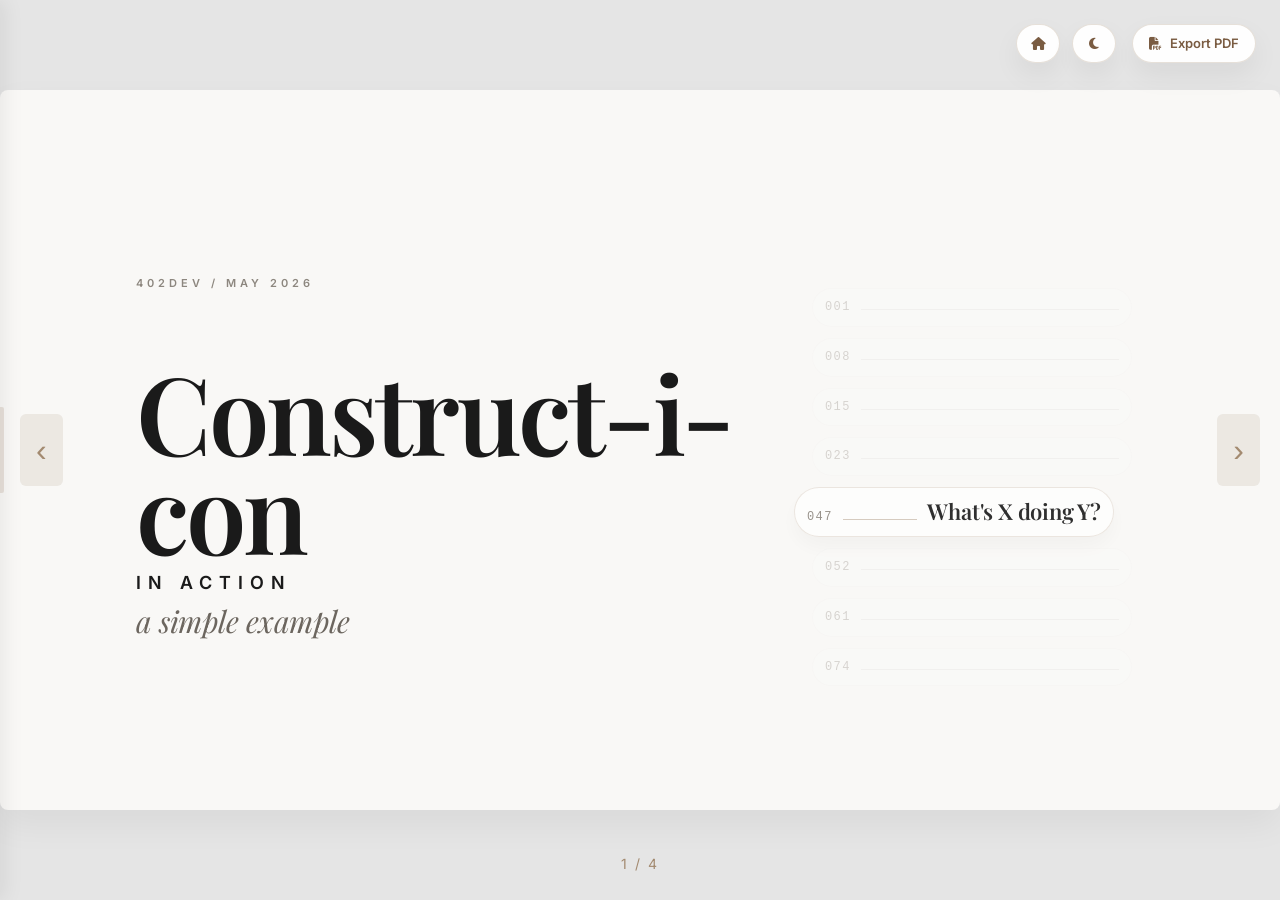
==== con-in-action.html @ c4fa7030 "Add new slide with dialogue and question constructs for enhanced interaction" ====
<!doctype html>
<html lang="en">
  <head>
    <meta charset="UTF-8" />
    <meta name="viewport" content="width=device-width, initial-scale=1.0" />
    <title>Construct-i-con in Action: a simple example</title>
    <link rel="preconnect" href="https://fonts.googleapis.com" />
    <link rel="preconnect" href="https://fonts.gstatic.com" crossorigin />
    <link
      href="https://fonts.googleapis.com/css2?family=Inter:wght@300;400;500;600&family=Playfair+Display:ital,wght@0,400;0,600;1,400&display=swap"
      rel="stylesheet"
    />
    <link
      rel="stylesheet"
      href="https://cdnjs.cloudflare.com/ajax/libs/font-awesome/6.5.1/css/all.min.css"
    />

    <style>
      * {
        box-sizing: border-box;
      }

      p {
        margin: 0;
        margin-bottom: 15px;
      }

      body {
        background-color: #e5e5e5;
        margin: 0;
        height: 100vh;
        display: flex;
        align-items: center;
        justify-content: center;
        overflow: hidden;
        transition: background-color 0.24s ease;
      }

      .slide-container {
        display: none;
      }

      .slide-container.active {
        display: flex;
      }

      .nav-btn {
        position: fixed;
        top: 50%;
        transform: translateY(-50%);
        background: rgba(163, 138, 112, 0.15);
        border: none;
        color: #a38a70;
        font-size: 32px;
        cursor: pointer;
        padding: 20px 16px;
        border-radius: 6px;
        z-index: 100;
        line-height: 1;
        user-select: none;
      }

      .nav-btn:hover {
        background: rgba(163, 138, 112, 0.3);
      }

      .nav-btn.prev {
        left: 20px;
      }

      .nav-btn.next {
        right: 20px;
      }

      .top-action-btn {
        align-items: center;
        appearance: none;
        background: rgba(255, 255, 255, 0.94);
        border: 1px solid rgba(163, 138, 112, 0.26);
        border-radius: 999px;
        box-shadow: 0 12px 28px rgba(0, 0, 0, 0.06);
        color: #7a5c42;
        cursor: pointer;
        display: inline-flex;
        font-family: "Inter", sans-serif;
        font-size: 13px;
        font-weight: 600;
        gap: 8px;
        line-height: 1;
        padding: 12px 16px;
        position: fixed;
        right: 24px;
        top: 24px;
        transition:
          transform 0.18s ease,
          box-shadow 0.18s ease,
          border-color 0.18s ease,
          background 0.18s ease;
        user-select: none;
        z-index: 110;
      }

      .top-action-btn:hover {
        background: #ffffff;
        border-color: rgba(163, 138, 112, 0.38);
        box-shadow: 0 16px 32px rgba(0, 0, 0, 0.08);
        transform: translateY(-1px);
      }

      .top-action-btn[hidden] {
        display: none !important;
      }

      .history-back-btn {
        right: 276px;
      }

      .home-btn {
        justify-content: center;
        min-width: 44px;
        padding: 12px;
        right: 220px;
      }

      .pdf-export-btn {
        gap: 8px;
        padding: 12px 16px;
        right: 24px;
      }

      .theme-toggle-btn {
        justify-content: center;
        min-width: 44px;
        padding: 12px;
        right: 164px;
      }

      .slide-container {
        align-items: center;
        background-color: #f9f8f6;
        border-radius: 8px;
        box-shadow: 0 15px 35px rgba(0, 0, 0, 0.05);
        flex-direction: column;
        height: 720px;
        justify-content: center;
        overflow: hidden;
        padding: 60px 80px;
        position: relative;
        transition:
          box-shadow 0.24s ease,
          filter 0.24s ease;
        width: 1280px;
      }

      .slide-container::before {
        content: "";
        height: 100%;
        left: 0;
        position: absolute;
        top: 0;
        width: 100%;
        z-index: 0;
      }

      .slide-container > * {
        position: relative;
        z-index: 1;
      }

      .slide-container h1,
      .slide-container h2,
      .slide-container h3 {
        color: #1a1a1a;
        font-weight: 600;
        font-family: "Playfair Display", serif;
        margin: 0;
      }

      .slide-container p,
      .slide-container li,
      .slide-container .subtitle,
      .slide-container .number-label,
      .slide-container cite {
        color: #4a4a4a;
        font-family: "Inter", sans-serif;
        font-weight: 300;
      }

      .slide-container h1 {
        font-size: 70px;
        letter-spacing: -1px;
      }

      .slide-container .slide-title {
        font-size: 44px;
        font-weight: 600;
        margin-bottom: 28px;
        text-align: left;
        width: 100%;
        letter-spacing: -0.5px;
      }

      .slide-container h3 {
        font-size: 30px;
        font-weight: 400;
        margin-bottom: 15px;
      }

      .slide-container p,
      .slide-container li,
      .slide-container cite {
        font-size: 24px;
        line-height: 1.6;
      }

      .slide-container .subtitle {
        font-weight: 400;
        margin: 20px auto;
        font-size: 22px;
        color: #a38a70;
      }

      .slide-container .content-area {
        align-items: center;
        display: flex;
        flex-direction: column;
        flex-grow: 1;
        justify-content: center;
        min-height: 0;
        width: 100%;
      }

      .two-column {
        align-items: center;
        display: grid;
        grid-template-columns: 1fr 1fr;
        gap: 60px;
        width: 100%;
      }

      .callout-box {
        background-color: #ffffff;
        border-left: 4px solid #a38a70;
        padding: 36px 56px;
        width: 100%;
        box-shadow: 0 10px 30px rgba(0, 0, 0, 0.03);
        border-radius: 0 8px 8px 0;
        position: relative;
      }

      .callout-box i.decorative-icon {
        position: absolute;
        top: -25px;
        left: 50px;
        font-size: 40px;
        color: #e5e0d8;
        background: #f9f8f6;
        padding: 0 10px;
      }

      .feature-intro-slide::before {
        background:
          radial-gradient(
            circle at top right,
            rgba(255, 255, 255, 0.75) 0%,
            rgba(255, 255, 255, 0) 42%
          ),
          linear-gradient(
            180deg,
            rgba(255, 255, 255, 0.28),
            rgba(249, 248, 246, 0)
          );
      }

      .feature-intro-slide {
        align-items: stretch;
        justify-content: flex-start;
        padding: 38px 46px 42px;
      }

      .primer-fit-slide {
        align-items: stretch;
        justify-content: flex-start;
      }

      .feature-intro-scale-frame {
        display: flex;
        flex-direction: column;
        min-height: 0;
        transform: scale(var(--feature-intro-scale, 1));
        transform-origin: top left;
        width: calc(100% * var(--feature-intro-width-factor, 1));
      }

      .feature-intro-header {
        align-items: stretch;
        border-bottom: 1px solid #e6dfd6;
        display: grid;
        gap: 14px;
        grid-template-columns: minmax(0, 1fr) 300px;
        margin-bottom: 12px;
        padding-bottom: 12px;
        width: 100%;
      }

      .feature-intro-eyebrow {
        color: var(--feature-accent, #a38a70);
        font-family: "Inter", sans-serif;
        font-size: 10px;
        font-weight: 700;
        letter-spacing: 2.4px;
        margin-bottom: 8px;
        text-transform: uppercase;
      }

      .feature-intro-title {
        color: #171717;
        font-family: "Playfair Display", serif;
        font-size: 36px;
        font-weight: 600;
        letter-spacing: -0.9px;
        line-height: 1.02;
        margin: 0 0 8px 0;
      }

      .feature-intro-lead {
        color: #5f5953;
        font-family: "Inter", sans-serif;
        font-size: 16px;
        line-height: 1.4;
        max-width: 860px;
      }

      .feature-intro-focus {
        align-self: stretch;
        background: linear-gradient(
          180deg,
          rgba(255, 255, 255, 0.96) 0%,
          #f2ede6 100%
        );
        border: 1px solid rgba(26, 26, 26, 0.06);
        border-radius: 15px;
        border-top: 3px solid var(--feature-accent, #a38a70);
        box-shadow: 0 10px 24px rgba(0, 0, 0, 0.04);
        display: flex;
        flex-direction: column;
        gap: 6px;
        justify-content: center;
        min-height: 100%;
        padding: 12px 14px;
      }

      .feature-intro-focus-label {
        color: var(--feature-accent, #a38a70);
        font-family: "Inter", sans-serif;
        font-size: 9px;
        font-weight: 700;
        letter-spacing: 2.2px;
        text-transform: uppercase;
      }

      .feature-intro-focus-text {
        color: #1f1f1f;
        font-family: "Playfair Display", serif;
        font-size: 24px;
        line-height: 1.08;
      }

      .feature-intro-content {
        align-items: flex-start !important;
        gap: 0;
        justify-content: flex-start !important;
        width: 100%;
      }

      .feature-intro-grid {
        align-items: stretch !important;
        flex-grow: 1;
        gap: 14px !important;
        grid-template-columns: minmax(0, 1.08fr) minmax(0, 0.92fr);
      }

      .feature-intro-grid > div:first-child {
        border: 1px solid rgba(26, 26, 26, 0.05);
        border-radius: 16px;
        display: grid !important;
        gap: 10px 14px !important;
        grid-template-columns: minmax(0, 0.92fr) minmax(0, 1.08fr);
        align-content: start;
        overflow: hidden;
        padding: 16px 18px !important;
        position: relative;
      }

      .feature-intro-grid > div:first-child::before {
        background: var(--feature-accent, #a38a70);
        content: "";
        inset: 0 auto 0 0;
        position: absolute;
        width: 4px;
      }

      .feature-intro-grid > div:first-child > h4 {
        grid-column: 1 / -1;
      }

      .feature-intro-grid > div:first-child > div {
        min-width: 0;
      }

      .feature-intro-grid > div:first-child > div:last-child {
        grid-column: 1 / -1;
      }

      .feature-intro-grid > div:last-child {
        display: flex;
        flex-direction: column;
        gap: 8px !important;
        justify-content: flex-start;
        min-width: 0;
      }

      .feature-intro-grid > div:last-child > div {
        min-width: 0;
        padding: 12px 14px !important;
      }

      .template-cover {
        display: flex;
        flex-direction: column;
        align-items: center;
        justify-content: center;
        text-align: center;
        width: 100%;
        max-width: 980px;
      }

      .template-cover-eyebrow {
        font-family: "Inter", sans-serif;
        font-size: 13px;
        font-weight: 600;
        letter-spacing: 3px;
        text-transform: uppercase;
        color: #a38a70;
        margin-bottom: 22px;
      }

      .template-cover-title {
        font-family: "Playfair Display", serif;
        font-size: 84px;
        line-height: 0.95;
        letter-spacing: -2px;
        color: #1a1a1a;
        margin: 0 0 26px 0;
      }

      .template-cover-rule {
        width: 60px;
        height: 2px;
        background: #a38a70;
        margin: 0 0 22px 0;
      }

      .template-cover-subtitle {
        font-family: "Playfair Display", serif;
        font-style: italic;
        font-size: 28px;
        color: #7a7a7a;
        margin: 0 0 28px 0;
      }

      .template-chip-row {
        display: flex;
        flex-wrap: wrap;
        justify-content: center;
        gap: 10px;
        margin-bottom: 34px;
      }

      .template-chip {
        background: rgba(255, 255, 255, 0.92);
        border: 1px solid rgba(163, 138, 112, 0.18);
        border-radius: 999px;
        color: #7a5c42;
        font-family: "Inter", sans-serif;
        font-size: 13px;
        font-weight: 500;
        padding: 9px 14px;
      }

      .template-cover-meta {
        font-family: "Inter", sans-serif;
        font-size: 16px;
        font-weight: 300;
        color: #a38a70;
        letter-spacing: 1px;
      }

      .construct-icon-cover-slide::before {
        background: none;
      }

      .construct-icon-cover {
        align-items: flex-start;
        display: flex;
        flex-direction: column;
        gap: 0;
        justify-content: center;
        max-width: 1080px;
        min-height: 100%;
        padding: 24px 36px 12px;
        position: relative;
        text-align: left;
        width: 100%;
      }

      .construct-icon-cover::after {
        display: none;
      }

      .construct-icon-cover .template-cover-eyebrow {
        color: #8d877f;
        font-size: 11px;
        font-weight: 600;
        letter-spacing: 4px;
        margin-bottom: 72px;
      }

      .construct-icon-title {
        align-items: flex-start;
        display: flex;
        flex-direction: column;
        gap: 14px;
        margin: 0;
        max-width: 620px;
        position: relative;
        z-index: 1;
      }

      .construct-icon-main {
        color: #1a1a1a;
        display: block;
        font-family: "Playfair Display", serif;
        font-size: 108px;
        letter-spacing: -3px;
        line-height: 0.92;
      }

      .construct-icon-rest {
        color: #1a1a1a;
        font-family: "Inter", sans-serif;
        font-size: 18px;
        font-weight: 600;
        letter-spacing: 7px;
        line-height: 1;
        text-transform: uppercase;
      }

      .construct-icon-tail {
        color: #6c665f;
        font-family: "Playfair Display", serif;
        font-size: 30px;
        font-style: italic;
        font-weight: 400;
        letter-spacing: -0.5px;
        line-height: 1;
      }

      .constructicon-field {
        display: flex;
        flex-direction: column;
        display: flex;
        gap: 11px;
        pointer-events: none;
        position: absolute;
        right: 48px;
        top: 138px;
        width: 320px;
        z-index: 0;
      }

      .constructicon-field::before {
        background: linear-gradient(
          90deg,
          rgba(249, 248, 246, 1) 0%,
          rgba(249, 248, 246, 0.84) 24%,
          rgba(249, 248, 246, 0) 100%
        );
        content: "";
        inset: -44px 48px -44px -180px;
        position: absolute;
      }

      .constructicon-marker {
        align-items: baseline;
        background: rgba(255, 255, 255, 0.34);
        border: 1px solid rgba(26, 26, 26, 0.04);
        border-radius: 999px;
        display: flex;
        gap: 10px;
        min-width: 0;
        opacity: 0.32;
        padding: 10px 12px;
        position: relative;
      }

      .constructicon-marker.active {
        background: rgba(255, 255, 255, 0.78);
        border-color: rgba(163, 138, 112, 0.22);
        box-shadow: 0 10px 24px rgba(0, 0, 0, 0.04);
        opacity: 0.9;
        transform: translateX(-18px);
      }

      .constructicon-marker-id {
        color: #8d877f;
        flex-shrink: 0;
        font-family: ui-monospace, SFMono-Regular, Menlo, Monaco, Consolas, "Liberation Mono", monospace;
        font-size: 12px;
        font-weight: 500;
        letter-spacing: 1.4px;
        line-height: 1.4;
      }

      .constructicon-marker-line {
        background: rgba(26, 26, 26, 0.12);
        flex: 1;
        height: 1px;
        min-width: 0;
        margin-bottom: 4px;
      }

      .constructicon-marker.active .constructicon-marker-line {
        background: rgba(163, 138, 112, 0.48);
      }

      .constructicon-marker-name {
        color: #1a1a1a;
        font-family: "Playfair Display", serif;
        font-size: 22px;
        font-weight: 600;
        letter-spacing: -0.2px;
        line-height: 1.2;
      }

      .example-sentence {
        color: #1a1a1a;
        font-size: 26px;
        line-height: 1.45;
      }

      .example-sentence strong {
        color: #6b4f35;
        font-weight: 600;
      }

      .concept-map {
        display: flex;
        flex-direction: column;
        gap: 14px;
      }

      .concept-map-row {
        background: #f8f5ef;
        border-radius: 12px;
        display: flex;
        flex-direction: column;
        gap: 6px;
        padding: 18px 18px 16px;
      }

      .concept-map-label {
        color: #a38a70;
        font-family: "Inter", sans-serif;
        font-size: 11px;
        font-weight: 700;
        letter-spacing: 2px;
        text-transform: uppercase;
      }

      .concept-map-copy {
        color: #1a1a1a;
        font-family: "Inter", sans-serif;
        font-size: 18px;
        line-height: 1.45;
      }

      .template-note-list {
        list-style: none;
        margin: 16px 0 0 0;
        padding: 0;
        display: flex;
        flex-direction: column;
        gap: 14px;
      }

      .template-note-list li {
        position: relative;
        padding-left: 24px;
        font-size: 20px;
        color: #4a4a4a;
        line-height: 1.5;
      }

      .template-note-list li::before {
        content: "";
        position: absolute;
        left: 0;
        top: 11px;
        width: 6px;
        height: 6px;
        border-radius: 50%;
        background: #a38a70;
      }

      .template-note-list.compact {
        gap: 10px;
        margin-top: 0;
      }

      .template-note-list.compact li {
        font-size: 18px;
      }

      .template-grid {
        align-items: stretch;
        gap: 24px;
      }

      .template-card {
        background: #ffffff;
        border-radius: 12px;
        box-shadow: 0 10px 30px rgba(0, 0, 0, 0.03);
        padding: 28px 30px;
        display: flex;
        flex-direction: column;
        gap: 14px;
      }

      .template-card-accent {
        border-top: 4px solid #a38a70;
        background: linear-gradient(145deg, #fdfcf9 0%, #f4ece2 100%);
      }

      .template-kicker {
        font-family: "Inter", sans-serif;
        font-size: 11px;
        font-weight: 700;
        letter-spacing: 2.2px;
        text-transform: uppercase;
        color: #a38a70;
      }

      .template-heading {
        font-family: "Playfair Display", serif;
        font-size: 34px;
        line-height: 1.08;
        color: #1a1a1a;
        margin: 0;
      }

      .template-copy {
        font-family: "Inter", sans-serif;
        font-size: 18px;
        line-height: 1.55;
        color: #4a4a4a;
        margin: 0;
      }

      .learner-entry-grid {
        grid-template-columns: minmax(0, 1.08fr) minmax(0, 0.92fr);
      }

      .learner-profile-card {
        justify-content: space-between;
        min-height: 100%;
        padding: 34px 36px 32px;
      }

      .learner-profile-id {
        color: #8d877f;
        font-family: ui-monospace, SFMono-Regular, Menlo, Monaco, Consolas, "Liberation Mono", monospace;
        font-size: 12px;
        font-weight: 500;
        letter-spacing: 1.8px;
        margin-bottom: 18px;
        text-transform: uppercase;
      }

      .learner-profile-name {
        color: #1a1a1a;
        font-family: "Playfair Display", serif;
        font-size: 68px;
        font-weight: 600;
        letter-spacing: -2.4px;
        line-height: 0.96;
        margin: 0 0 22px 0;
      }

      .learner-profile-lead {
        color: #2c2c2c;
        font-family: "Inter", sans-serif;
        font-size: 30px;
        font-weight: 300;
        letter-spacing: -0.4px;
        line-height: 1.22;
        margin: 0;
        max-width: 520px;
      }

      .learner-chip-row {
        justify-content: flex-start;
        margin-bottom: 0;
        margin-top: 30px;
      }

      .learner-chip-row .template-chip {
        background: rgba(255, 255, 255, 0.76);
      }

      .learner-conditions-card {
        gap: 18px;
        padding-top: 30px;
      }

      .learner-context-map .concept-map-row {
        gap: 10px;
      }

      .scenario-chip-row {
        justify-content: flex-start;
        margin-bottom: 0;
        margin-top: 22px;
      }

      .construct-prompt-grid {
        gap: 18px;
        grid-template-columns: minmax(0, 1.04fr) minmax(0, 0.96fr);
      }

      .construct-dialogue-card {
        gap: 18px;
        padding: 26px 28px 28px;
      }

      .construct-dialogue-shell {
        background: linear-gradient(180deg, #fcfaf6 0%, #f3ede3 100%);
        border: 1px solid rgba(163, 138, 112, 0.14);
        border-radius: 16px;
        display: flex;
        flex-direction: column;
        gap: 10px;
        padding: 18px;
      }

      .construct-dialogue-lang {
        color: #8d877f;
        font-family: "Inter", sans-serif;
        font-size: 11px;
        font-weight: 700;
        letter-spacing: 2.2px;
        text-transform: uppercase;
      }

      .construct-turn {
        align-items: start;
        display: grid;
        gap: 12px;
        grid-template-columns: 104px minmax(0, 1fr);
      }

      .construct-turn-speaker {
        color: #8d877f;
        font-family: "Inter", sans-serif;
        font-size: 11px;
        font-weight: 700;
        letter-spacing: 2px;
        line-height: 1.4;
        padding-top: 8px;
        text-transform: uppercase;
      }

      .construct-turn-line {
        background: rgba(255, 255, 255, 0.84);
        border: 1px solid rgba(26, 26, 26, 0.05);
        border-radius: 14px;
        color: #1a1a1a;
        font-family: "Playfair Display", serif;
        font-size: 26px;
        line-height: 1.16;
        margin: 0;
        padding: 16px 18px;
      }

      .construct-turn-slot {
        align-items: center;
        background: rgba(255, 255, 255, 0.42);
        border: 1.5px dashed rgba(163, 138, 112, 0.5);
        border-radius: 14px;
        display: flex;
        gap: 14px;
        min-height: 80px;
        padding: 14px 16px;
      }

      .construct-slot-tag {
        background: rgba(163, 138, 112, 0.12);
        border: 1px solid rgba(163, 138, 112, 0.18);
        border-radius: 999px;
        color: #7a5c42;
        flex-shrink: 0;
        font-family: ui-monospace, SFMono-Regular, Menlo, Monaco, Consolas, "Liberation Mono", monospace;
        font-size: 15px;
        font-weight: 600;
        letter-spacing: 1.2px;
        padding: 8px 12px;
      }

      .construct-slot-copy {
        color: #5c564f;
        font-family: "Inter", sans-serif;
        font-size: 15px;
        line-height: 1.38;
      }

      .construct-question-card {
        justify-content: space-between;
        min-height: 100%;
      }

      .construct-definition {
        border-left: 3px solid rgba(163, 138, 112, 0.52);
        color: #3d3934;
        font-family: "Playfair Display", serif;
        font-size: 23px;
        line-height: 1.24;
        margin: 0;
        padding-left: 18px;
      }

      .construct-question {
        color: #1a1a1a;
        font-family: "Playfair Display", serif;
        font-size: 34px;
        letter-spacing: -1px;
        line-height: 1.08;
        margin: 0;
      }

      .construct-question-note {
        color: #5b564f;
        font-family: "Inter", sans-serif;
        font-size: 16px;
        line-height: 1.46;
        margin: 0;
      }

      .construct-question-card .concept-map-row {
        gap: 4px;
        padding: 16px 18px 14px;
      }

      .sidebar-nav {
        position: fixed;
        left: -272px;
        top: 0;
        width: 296px;
        height: 100%;
        z-index: 200;
        display: flex;
        flex-direction: row;
        align-items: stretch;
        transition: left 0.28s cubic-bezier(0.4, 0, 0.2, 1);
      }

      .sidebar-nav:hover,
      .sidebar-nav.pinned {
        left: 0;
      }

      .sidebar-content {
        background: rgba(249, 248, 246, 0.98);
        backdrop-filter: blur(10px);
        -webkit-backdrop-filter: blur(10px);
        flex: 1;
        overflow-y: auto;
        overflow-x: hidden;
        padding: 18px 0 22px;
        box-shadow: 4px 0 20px rgba(0, 0, 0, 0.07);
        display: flex;
        flex-direction: column;
        transition:
          box-shadow 0.24s ease,
          filter 0.24s ease;
      }

      .sidebar-content::-webkit-scrollbar {
        width: 3px;
      }

      .sidebar-content::-webkit-scrollbar-track {
        background: transparent;
      }

      .sidebar-content::-webkit-scrollbar-thumb {
        background: #d4ccbf;
        border-radius: 2px;
      }

      .sidebar-top {
        padding: 0 18px 18px;
        margin-bottom: 10px;
        border-bottom: 1px solid #f0eee9;
        display: flex;
        flex-direction: column;
        gap: 10px;
      }

      .sidebar-top-row {
        display: flex;
        align-items: center;
        justify-content: space-between;
        gap: 12px;
      }

      .sidebar-eyebrow {
        font-family: "Inter", sans-serif;
        font-size: 10px;
        font-weight: 600;
        letter-spacing: 4px;
        text-transform: uppercase;
        color: #a38a70;
      }

      .sidebar-pin-btn {
        border: none;
        background: transparent;
        color: #a38a70;
        width: 30px;
        height: 30px;
        border-radius: 50%;
        cursor: pointer;
        display: inline-flex;
        align-items: center;
        justify-content: center;
        transition:
          background 0.15s,
          color 0.15s,
          transform 0.15s;
      }

      .sidebar-pin-btn:hover,
      .sidebar-pin-btn.active {
        background: rgba(163, 138, 112, 0.12);
        color: #7a5c42;
      }

      .sidebar-pin-btn.active i {
        transform: rotate(25deg);
      }

      .sidebar-current-section {
        font-family: "Inter", sans-serif;
        font-size: 10px;
        font-weight: 600;
        letter-spacing: 2px;
        text-transform: uppercase;
        color: #a38a70;
      }

      .sidebar-current-title {
        font-family: "Playfair Display", serif;
        font-size: 20px;
        line-height: 1.3;
        color: #1a1a1a;
      }

      .sidebar-handle {
        width: 24px;
        flex-shrink: 0;
        position: relative;
        border: none;
        background: transparent;
        padding: 0;
        cursor: pointer;
      }

      .sidebar-handle::before {
        content: "";
        position: absolute;
        left: 0;
        top: 50%;
        transform: translateY(-50%);
        width: 4px;
        height: 86px;
        background: rgba(163, 138, 112, 0.22);
        border-radius: 0 2px 2px 0;
        transition: background 0.2s;
      }

      .sidebar-nav:hover .sidebar-handle::before,
      .sidebar-nav.pinned .sidebar-handle::before {
        background: rgba(163, 138, 112, 0.5);
      }

      .sidebar-section {
        margin: 0 10px 8px;
        border: 1px solid transparent;
        border-radius: 10px;
        background: rgba(255, 255, 255, 0);
        transition:
          background 0.18s,
          border-color 0.18s;
      }

      .sidebar-section.active {
        background: transparent;
        border-color: transparent;
      }

      .sidebar-section-summary,
      .sidebar-subsection-summary {
        list-style: none;
        cursor: pointer;
        display: flex;
        align-items: center;
        justify-content: space-between;
        gap: 14px;
        user-select: none;
        border-radius: 8px;
      }

      .sidebar-section-summary {
        padding: 12px 14px;
      }

      .sidebar-section-summary:hover,
      .sidebar-subsection-summary:hover {
        background: rgba(163, 138, 112, 0.05);
      }

      .sidebar-section-summary::-webkit-details-marker,
      .sidebar-subsection-summary::-webkit-details-marker {
        display: none;
      }

      .sidebar-section-meta,
      .sidebar-subsection-meta {
        display: flex;
        flex-direction: column;
        gap: 4px;
        min-width: 0;
      }

      .sidebar-section-kicker {
        font-family: "Inter", sans-serif;
        font-size: 9px;
        font-weight: 600;
        letter-spacing: 2px;
        text-transform: uppercase;
        color: #c0b8ae;
      }

      .sidebar-section-title {
        font-family: "Playfair Display", serif;
        font-size: 20px;
        line-height: 1.1;
        color: #1a1a1a;
      }

      .sidebar-summary-right {
        display: flex;
        align-items: center;
        gap: 10px;
        flex-shrink: 0;
      }

      .sidebar-count {
        font-family: "Inter", sans-serif;
        font-size: 11px;
        font-weight: 600;
        color: #7a7a7a;
        background: #f3f0ea;
        border-radius: 999px;
        min-width: 28px;
        padding: 4px 8px;
        text-align: center;
      }

      .sidebar-chevron {
        color: #b7a690;
        font-size: 11px;
        transition:
          transform 0.18s,
          color 0.18s;
      }

      .sidebar-section[open] > .sidebar-section-summary .sidebar-chevron {
        transform: rotate(180deg);
        color: #a38a70;
      }

      .sidebar-section.active > .sidebar-section-summary .sidebar-section-title {
        color: #7a5c42;
      }

      .sidebar-section.active > .sidebar-section-summary .sidebar-section-kicker {
        color: #a38a70;
      }

      .sidebar-section.active > .sidebar-section-summary .sidebar-count {
        background: #ece2d4;
        color: #7a5c42;
      }

      .sidebar-section-items {
        padding: 0 0 8px;
      }

      .sidebar-item {
        display: block;
        width: 100%;
        border: none;
        background: transparent;
        text-align: left;
        font-family: "Inter", sans-serif;
        font-size: 13px;
        font-weight: 400;
        color: #6f6f6f;
        padding: 8px 18px 8px 34px;
        cursor: pointer;
        position: relative;
        transition:
          color 0.15s,
          background 0.15s;
        white-space: normal;
        user-select: none;
        line-height: 1.45;
      }

      .sidebar-item::before {
        content: "";
        position: absolute;
        left: 16px;
        top: 14px;
        width: 4px;
        height: 4px;
        border-radius: 50%;
        background: #d4ccbf;
        transition: background 0.15s;
      }

      .sidebar-item:hover {
        color: #1a1a1a;
        background: rgba(163, 138, 112, 0.06);
      }

      .sidebar-item:hover::before {
        background: #a38a70;
      }

      .sidebar-item.active {
        color: #a38a70;
        font-weight: 500;
        background: rgba(163, 138, 112, 0.08);
      }

      .sidebar-item.active::before {
        background: #a38a70;
        width: 5px;
        height: 5px;
      }

      .slide-counter {
        position: fixed;
        bottom: 28px;
        left: 50%;
        transform: translateX(-50%);
        font-family: "Inter", sans-serif;
        font-size: 14px;
        font-weight: 400;
        color: #a38a70;
        letter-spacing: 2px;
        z-index: 100;
        user-select: none;
      }

      body.pdf-exporting {
        align-items: flex-start;
        background: #ffffff;
        display: block;
        height: auto;
        justify-content: flex-start;
        overflow: visible;
        padding: 0.35in 0;
      }

      body.pdf-exporting .slide-container {
        box-shadow: none;
        break-after: page;
        display: flex !important;
        margin: 0 auto 0.35in;
        page-break-after: always;
        print-color-adjust: exact;
        -webkit-print-color-adjust: exact;
      }

      body.pdf-exporting .slide-container.last-slide {
        break-after: auto;
        margin-bottom: 0;
        page-break-after: auto;
      }

      body.pdf-exporting .sidebar-nav,
      body.pdf-exporting .nav-btn,
      body.pdf-exporting .slide-counter,
      body.pdf-exporting .top-action-btn {
        display: none !important;
      }

      body[data-theme="dark"] {
        background-color: #11161c;
      }

      body[data-theme="dark"] .nav-btn {
        background: rgba(215, 196, 170, 0.16);
        color: #d7c4aa;
      }

      body[data-theme="dark"] .nav-btn:hover {
        background: rgba(215, 196, 170, 0.28);
      }

      body[data-theme="dark"] .top-action-btn {
        background: rgba(16, 21, 28, 0.92);
        border-color: rgba(215, 196, 170, 0.22);
        box-shadow: 0 16px 34px rgba(0, 0, 0, 0.32);
        color: #f5e9db;
      }

      body[data-theme="dark"] .top-action-btn:hover {
        background: rgba(24, 30, 39, 0.96);
        border-color: rgba(215, 196, 170, 0.38);
        box-shadow: 0 20px 40px rgba(0, 0, 0, 0.38);
      }

      body[data-theme="dark"] .slide-container {
        box-shadow: 0 22px 56px rgba(0, 0, 0, 0.34);
        filter: invert(1) hue-rotate(180deg);
      }

      body[data-theme="dark"] .slide-container.theme-preserve-dark {
        filter: none;
      }

      body[data-theme="dark"] .slide-container img,
      body[data-theme="dark"] .slide-container video,
      body[data-theme="dark"] .slide-container canvas,
      body[data-theme="dark"] .slide-container iframe,
      body[data-theme="dark"] .slide-container svg image {
        filter: invert(1) hue-rotate(180deg);
      }

      body[data-theme="dark"] .sidebar-content {
        box-shadow: 4px 0 24px rgba(0, 0, 0, 0.28);
        filter: invert(1) hue-rotate(180deg);
      }

      body[data-theme="dark"] .sidebar-handle::before {
        background: rgba(215, 196, 170, 0.22);
      }

      body[data-theme="dark"] .slide-counter {
        background: rgba(16, 21, 28, 0.78);
        border: 1px solid rgba(215, 196, 170, 0.2);
        box-shadow: 0 14px 30px rgba(0, 0, 0, 0.28);
        color: #f5e9db;
      }

      @page {
        margin: 0.35in;
        size: landscape;
      }

      @media print {
        body {
          align-items: flex-start;
          background: #ffffff;
          display: block;
          height: auto;
          justify-content: flex-start;
          overflow: visible;
          padding: 0.35in 0;
        }

        .slide-container {
          box-shadow: none;
          break-after: page;
          display: flex !important;
          margin: 0 auto 0.35in;
          page-break-after: always;
          print-color-adjust: exact;
          -webkit-print-color-adjust: exact;
        }

        .slide-container.last-slide {
          break-after: auto;
          margin-bottom: 0;
          page-break-after: auto;
        }

        .sidebar-nav,
        .nav-btn,
        .slide-counter,
        .top-action-btn {
          display: none !important;
        }
      }

      @media (max-width: 900px) {
        .feature-intro-header {
          grid-template-columns: minmax(0, 1fr);
        }

        .feature-intro-focus {
          min-height: auto;
        }
      }
    </style>
  </head>
  <body>
    <nav class="sidebar-nav" id="sidebarNav">
      <div class="sidebar-content">
        <div class="sidebar-top">
          <div class="sidebar-top-row">
            <div class="sidebar-eyebrow">Contents</div>
            <button
              class="sidebar-pin-btn"
              id="sidebarPinBtn"
              type="button"
              onclick="toggleSidebarPin()"
              aria-label="Pin table of contents"
              aria-pressed="false"
            >
              <i class="fa-solid fa-thumbtack"></i>
            </button>
          </div>
          <div class="sidebar-current-section" id="sidebar-current-section">
            Construct-i-con in Action
          </div>
          <div class="sidebar-current-title" id="sidebar-current-title">
            Cover
          </div>
        </div>

        <details class="sidebar-section" data-section-title="Construct-i-con in Action" open>
          <summary class="sidebar-section-summary">
            <span class="sidebar-section-meta">
              <span class="sidebar-section-kicker">402dev</span>
              <span class="sidebar-section-title">Construct-i-con in Action</span>
            </span>
            <span class="sidebar-summary-right">
              <span class="sidebar-count">4</span>
              <i class="fa-solid fa-chevron-down sidebar-chevron"></i>
            </span>
          </summary>
          <div class="sidebar-section-items">
            <button
              class="sidebar-item"
              data-slide="0"
              onclick="goToSlide(0)"
              type="button"
            >
              Cover
            </button>
            <button
              class="sidebar-item"
              data-slide="1"
              onclick="goToSlide(1)"
              type="button"
            >
                Start with the learner
            </button>
            <button
              class="sidebar-item"
              data-slide="2"
              onclick="goToSlide(2)"
              type="button"
            >
              Public transport first
            </button>
            <button
              class="sidebar-item"
              data-slide="3"
              onclick="goToSlide(3)"
              type="button"
            >
              Which constructs?
            </button>
          </div>
        </details>
      </div>

      <button
        class="sidebar-handle"
        type="button"
        onclick="toggleSidebarPin()"
        aria-label="Toggle table of contents"
      ></button>
    </nav>

    <button
      class="top-action-btn history-back-btn"
      id="historyBackBtn"
      type="button"
      onclick="goBackInHistory()"
      aria-label="Go back to the previous jump source"
      title="Go back to the previous jump source"
      hidden
    >
      <i class="fa-solid fa-arrow-left"></i>
      Back
    </button>

    <button
      class="top-action-btn home-btn"
      id="homeBtn"
      type="button"
      onclick="goToSlide(0)"
      aria-label="Go to first slide"
      title="Go to first slide (Home)"
    >
      <i class="fa-solid fa-house"></i>
    </button>

    <button
      class="top-action-btn theme-toggle-btn"
      id="themeToggleBtn"
      type="button"
      onclick="toggleTheme()"
      aria-label="Switch to dark theme"
      aria-pressed="false"
      title="Switch to dark theme"
    >
      <i class="fa-solid fa-moon"></i>
    </button>

    <button
      class="top-action-btn pdf-export-btn"
      id="pdfExportBtn"
      type="button"
      onclick="exportPresentationToPDF()"
      aria-label="Export presentation as PDF"
    >
      <i class="fa-solid fa-file-pdf"></i>
      Export PDF
    </button>

    <button class="nav-btn prev" onclick="changeSlide(-1)">&#8249;</button>

    <div class="slide-container construct-icon-cover-slide" id="slide0">
      <div class="template-cover construct-icon-cover">
        <div class="template-cover-eyebrow">402dev / May 2026</div>
        <h1
          class="template-cover-title construct-icon-title"
          aria-label="Construct-i-con in Action: a simple example"
        >
          <span class="construct-icon-main">Construct-i-con</span>
          <span class="construct-icon-rest">in Action</span>
          <span class="construct-icon-tail">a simple example</span>
        </h1>
        <div class="constructicon-field" aria-hidden="true">
          <div class="constructicon-marker">
            <span class="constructicon-marker-id">001</span>
            <span class="constructicon-marker-line"></span>
          </div>
          <div class="constructicon-marker">
            <span class="constructicon-marker-id">008</span>
            <span class="constructicon-marker-line"></span>
          </div>
          <div class="constructicon-marker">
            <span class="constructicon-marker-id">015</span>
            <span class="constructicon-marker-line"></span>
          </div>
          <div class="constructicon-marker">
            <span class="constructicon-marker-id">023</span>
            <span class="constructicon-marker-line"></span>
          </div>
          <div class="constructicon-marker active">
            <span class="constructicon-marker-id">047</span>
            <span class="constructicon-marker-line"></span>
            <span class="constructicon-marker-name">What's X doing Y?</span>
          </div>
          <div class="constructicon-marker">
            <span class="constructicon-marker-id">052</span>
            <span class="constructicon-marker-line"></span>
          </div>
          <div class="constructicon-marker">
            <span class="constructicon-marker-id">061</span>
            <span class="constructicon-marker-line"></span>
          </div>
          <div class="constructicon-marker">
            <span class="constructicon-marker-id">074</span>
            <span class="constructicon-marker-line"></span>
          </div>
        </div>
      </div>
    </div>

    <div class="slide-container" id="slide1">
      <h2 class="slide-title">Start with the learner</h2>
      <div class="content-area" style="align-items: stretch; justify-content: flex-start">
        <div class="two-column template-grid learner-entry-grid">
          <div class="template-card template-card-accent learner-profile-card">
            <div>
              <div class="template-kicker">Learner First</div>
              <div class="learner-profile-id">Case 001</div>
              <h3 class="learner-profile-name">Pejman</h3>
              <p class="learner-profile-lead">
                He is not learning German for work yet. He wants it so life in Switzerland feels less foreign and more shared.
              </p>
            </div>

            <div class="template-chip-row learner-chip-row">
              <span class="template-chip">Switzerland</span>
              <span class="template-chip">German</span>
              <span class="template-chip">social integration</span>
              <span class="template-chip">absolute beginner</span>
              <span class="template-chip">Persian / Farsi</span>
            </div>
          </div>

          <div class="template-card learner-conditions-card">
            <div class="template-kicker">Starting Conditions</div>
            <div class="concept-map learner-context-map">
              <div class="concept-map-row">
                <span class="concept-map-label">01 Setting</span>
                <span class="concept-map-copy">Pejman lives in Switzerland.</span>
              </div>
              <div class="concept-map-row">
                <span class="concept-map-label">02 Immediate Aim</span>
                <span class="concept-map-copy">He wants German for better integration into the society around him, not for work yet.</span>
              </div>
              <div class="concept-map-row">
                <span class="concept-map-label">03 Starting Level</span>
                <span class="concept-map-copy">He is an absolute beginner.</span>
              </div>
              <div class="concept-map-row">
                <span class="concept-map-label">04 Linguistic Base</span>
                <span class="concept-map-copy">His first language is Persian, or Farsi.</span>
              </div>
            </div>
          </div>
        </div>
      </div>
    </div>

    <div class="slide-container" id="slide2">
      <h2 class="slide-title">Public transport first</h2>
      <div class="content-area" style="align-items: stretch; justify-content: flex-start">
        <div class="two-column template-grid">
          <div class="template-card template-card-accent">
            <div class="template-kicker">Where to begin</div>
            <h3 class="template-heading">
              Start with informal, everyday talk.
            </h3>
            <p class="template-copy">
              It fits his goal and his level. He wants social integration. He is still an absolute beginner.
            </p>
            <div class="template-chip-row scenario-chip-row">
              <span class="template-chip">informal</span>
              <span class="template-chip">everyday</span>
              <span class="template-chip">short exchanges</span>
              <span class="template-chip">low pressure</span>
              <span class="template-chip">public transport</span>
            </div>
          </div>

          <div class="template-card">
            <div class="template-kicker">Thought process</div>
            <div class="concept-map">
              <div class="concept-map-row">
                <span class="concept-map-label">01 Start small</span>
                <span class="concept-map-copy">Do not start with formal German. Start with short informal interactions.</span>
              </div>
              <div class="concept-map-row">
                <span class="concept-map-label">02 Find the places</span>
                <span class="concept-map-copy">Where do such interactions happen most? Restaurant, supermarket, or public transport.</span>
              </div>
              <div class="concept-map-row">
                <span class="concept-map-label">03 Choose one</span>
                <span class="concept-map-copy">Public transport is a strong first example. It is frequent, structured, and easy to repeat.</span>
              </div>
              <div class="concept-map-row">
                <span class="concept-map-label">04 Frequent interaction</span>
                <span class="concept-map-copy">A ticket check is common. In Swiss German usage, the everyday word for ticket is often <strong>Billet</strong>. A SwissPass may also be shown.</span>
              </div>
            </div>
          </div>
        </div>
      </div>
    </div>

    <div class="slide-container" id="slide3">
      <h2 class="slide-title">Which constructs?</h2>
      <div class="content-area" style="align-items: stretch; justify-content: flex-start">
        <div class="two-column template-grid construct-prompt-grid">
          <div class="template-card template-card-accent construct-dialogue-card">
            <div class="template-kicker">Incomplete interaction</div>
            <div class="construct-dialogue-shell">
              <div class="construct-dialogue-lang">Swiss German</div>

              <div class="construct-turn">
                <div class="construct-turn-speaker">Checker</div>
                <p class="construct-turn-line">D'Billete bitte</p>
              </div>

              <div class="construct-turn">
                <div class="construct-turn-speaker">Learner</div>
                <div class="construct-turn-slot" aria-label="Missing learner construct slot 1">
                  <span class="construct-slot-tag">[CNT]</span>
                  <span class="construct-slot-copy">A construct must be placed here.</span>
                </div>
              </div>

              <div class="construct-turn">
                <div class="construct-turn-speaker">Checker</div>
                <p class="construct-turn-line">Merci viumau. Schöne Tag no!</p>
              </div>

              <div class="construct-turn">
                <div class="construct-turn-speaker">Learner</div>
                <div class="construct-turn-slot" aria-label="Missing learner construct slot 2">
                  <span class="construct-slot-tag">[CNT]</span>
                  <span class="construct-slot-copy">Another construct must be placed here.</span>
                </div>
              </div>
            </div>
          </div>

          <div class="template-card construct-question-card">
            <div>
              <div class="template-kicker">Scientific phrasing</div>
              <p class="construct-definition">
                A sentence is a construct instantiated by the simultaneous activation and integration of multiple constructions.
              </p>
            </div>

            <div class="concept-map">
              <div class="concept-map-row">
                <span class="concept-map-label">Question</span>
                <p class="construct-question">Which constructions should be instantiated to produce those sentences?</p>
              </div>
              <div class="concept-map-row">
                <span class="concept-map-label">Focus</span>
                <p class="construct-question-note">The blanks are not just missing words. They are missing constructs.</p>
              </div>
            </div>
          </div>
        </div>
      </div>
    </div>

    <button class="nav-btn next" onclick="changeSlide(1)">&#8250;</button>
    <div class="slide-counter" id="slide-counter"></div>

    <script>
      const slides = document.querySelectorAll(".slide-container");
      const counter = document.getElementById("slide-counter");
      const sidebarNodes = document.querySelectorAll(
        ".sidebar-item[data-slide]",
      );
      const sidebarNav = document.getElementById("sidebarNav");
      const sidebarPinBtn = document.getElementById("sidebarPinBtn");
      const sidebarSections = document.querySelectorAll(".sidebar-section");
      const sidebarSubsections = document.querySelectorAll(
        ".sidebar-subsection",
      );
      const sidebarCurrentSection = document.getElementById(
        "sidebar-current-section",
      );
      const sidebarCurrentTitle = document.getElementById(
        "sidebar-current-title",
      );
      const historyBackBtn = document.getElementById("historyBackBtn");
      const themeToggleBtn = document.getElementById("themeToggleBtn");
      const themeQuery =
        typeof window.matchMedia === "function"
          ? window.matchMedia("(prefers-color-scheme: dark)")
          : null;
      const THEME_STORAGE_KEY = "presentation-theme";
      const featureIntroSlides = document.querySelectorAll(
        ".feature-intro-slide, .form-summary-slide, .primer-fit-slide",
      );
      const navigationHistory = [];
      let current = 0;

      slides[slides.length - 1]?.classList.add("last-slide");

      featureIntroSlides.forEach((slide) => {
        if (slide.querySelector(".feature-intro-scale-frame")) {
          return;
        }

        const frame = document.createElement("div");
        frame.className = "feature-intro-scale-frame";

        while (slide.firstChild) {
          frame.appendChild(slide.firstChild);
        }

        slide.appendChild(frame);
      });

      function fitFeatureIntroSlide(slide) {
        if (
          !slide ||
          (!slide.classList.contains("feature-intro-slide") &&
            !slide.classList.contains("form-summary-slide") &&
            !slide.classList.contains("primer-fit-slide"))
        ) {
          return;
        }

        const frame = slide.querySelector(".feature-intro-scale-frame");
        if (!frame) {
          return;
        }

        slide.style.setProperty("--feature-intro-scale", "1");
        slide.style.setProperty("--feature-intro-width-factor", "1");

        const style = window.getComputedStyle(slide);
        const availableHeight =
          slide.clientHeight -
          parseFloat(style.paddingTop) -
          parseFloat(style.paddingBottom);

        let scale = 1;

        for (let iteration = 0; iteration < 4; iteration += 1) {
          slide.style.setProperty("--feature-intro-scale", scale.toFixed(4));
          slide.style.setProperty(
            "--feature-intro-width-factor",
            (1 / scale).toFixed(4),
          );

          const rawHeight = frame.scrollHeight;
          const nextScale = Math.min(1, availableHeight / rawHeight);

          if (Math.abs(nextScale - scale) < 0.01) {
            scale = nextScale;
            break;
          }

          scale = nextScale;
        }

        slide.style.setProperty("--feature-intro-scale", scale.toFixed(4));
        slide.style.setProperty(
          "--feature-intro-width-factor",
          (1 / scale).toFixed(4),
        );
      }

      function fitActiveFeatureIntroSlide() {
        fitFeatureIntroSlide(slides[current]);
      }

      function fitAllFeatureIntroSlides() {
        featureIntroSlides.forEach((slide) => {
          fitFeatureIntroSlide(slide);
        });
      }

      function getStoredTheme() {
        try {
          const storedTheme = window.localStorage.getItem(THEME_STORAGE_KEY);
          return storedTheme === "dark" || storedTheme === "light"
            ? storedTheme
            : null;
        } catch (error) {
          return null;
        }
      }

      function setStoredTheme(theme) {
        try {
          window.localStorage.setItem(THEME_STORAGE_KEY, theme);
        } catch (error) {
          return;
        }
      }

      function updateThemeToggleButton(theme) {
        if (!themeToggleBtn) {
          return;
        }

        const nextActionLabel =
          theme === "dark" ? "Switch to light theme" : "Switch to dark theme";

        themeToggleBtn.setAttribute("aria-label", nextActionLabel);
        themeToggleBtn.setAttribute("title", nextActionLabel);
        themeToggleBtn.setAttribute("aria-pressed", String(theme === "dark"));

        const icon = themeToggleBtn.querySelector("i");
        if (icon) {
          icon.className =
            theme === "dark" ? "fa-solid fa-sun" : "fa-solid fa-moon";
        }
      }

      function applyTheme(theme) {
        const nextTheme = theme === "dark" ? "dark" : "light";

        document.body.dataset.theme = nextTheme;
        document.documentElement.style.colorScheme = nextTheme;
        updateThemeToggleButton(nextTheme);
      }

      function toggleTheme() {
        const nextTheme =
          document.body.dataset.theme === "dark" ? "light" : "dark";

        setStoredTheme(nextTheme);
        applyTheme(nextTheme);
      }

      function enterPdfExportMode() {
        document.body.classList.add("pdf-exporting");
      }

      function exitPdfExportMode() {
        document.body.classList.remove("pdf-exporting");
        fitActiveFeatureIntroSlide();
      }

      function exportPresentationToPDF() {
        enterPdfExportMode();

        window.requestAnimationFrame(() => {
          window.requestAnimationFrame(() => {
            fitAllFeatureIntroSlides();

            window.requestAnimationFrame(() => {
              window.print();
            });
          });
        });
      }

      function updateCounter() {
        counter.textContent = current + 1 + " / " + slides.length;
      }

      function updateHistoryBackButton() {
        historyBackBtn.hidden = navigationHistory.length === 0;
      }

      function setSidebarPinned(isPinned) {
        sidebarNav.classList.toggle("pinned", isPinned);
        sidebarPinBtn.classList.toggle("active", isPinned);
        sidebarPinBtn.setAttribute("aria-pressed", String(isPinned));
      }

      function toggleSidebarPin() {
        setSidebarPinned(!sidebarNav.classList.contains("pinned"));
      }

      function updateSidebar() {
        let activeNode = null;

        sidebarNodes.forEach((el) => {
          const targetSlides = (el.dataset.slides || el.dataset.slide)
            .split(",")
            .map((value) => parseInt(value.trim(), 10))
            .filter((value) => !Number.isNaN(value));
          const isActive = targetSlides.includes(current);
          el.classList.toggle("active", isActive);
          el.setAttribute("aria-current", isActive ? "true" : "false");

          if (isActive) {
            activeNode = el;
          }
        });

        sidebarSections.forEach((section) => {
          const isActive = activeNode ? section.contains(activeNode) : false;
          section.classList.toggle("active", isActive);
          section.open = isActive;
        });

        sidebarSubsections.forEach((subsection) => {
          const isActive = activeNode ? subsection.contains(activeNode) : false;
          subsection.classList.toggle("active", isActive);
          subsection.open = isActive;
        });

        if (!activeNode) {
          return;
        }

        const activeSection = activeNode.closest(".sidebar-section");
        const activeSubsection = activeNode.closest(".sidebar-subsection");
        const sectionParts = [];

        if (activeSection) {
          sectionParts.push(activeSection.dataset.sectionTitle);
        }

        if (activeSubsection) {
          sectionParts.push(activeSubsection.dataset.sectionTitle);
        }

        sidebarCurrentSection.textContent = sectionParts.join(" / ");
        sidebarCurrentTitle.textContent = activeNode.textContent.trim();
      }

      function setActiveSlide(index, options = {}) {
        const { recordHistory = false } = options;

        if (index < 0 || index >= slides.length) {
          return;
        }

        if (index === current) {
          updateHistoryBackButton();
          return;
        }

        if (recordHistory) {
          navigationHistory.push(current);
        }

        slides[current].classList.remove("active");
        current = index;
        slides[current].classList.add("active");
        updateCounter();
        updateSidebar();
        updateHistoryBackButton();
        fitActiveFeatureIntroSlide();
      }

      function goToSlide(index, options = {}) {
        setActiveSlide(index, { recordHistory: true, ...options });
      }

      function goBackInHistory() {
        const previousSlide = navigationHistory.pop();

        if (typeof previousSlide !== "number") {
          updateHistoryBackButton();
          return;
        }

        setActiveSlide(previousSlide);
      }

      function changeSlide(dir) {
        setActiveSlide((current + dir + slides.length) % slides.length);
      }

      applyTheme(getStoredTheme() || (themeQuery?.matches ? "dark" : "light"));
      slides[current].classList.add("active");
      updateCounter();
      updateSidebar();
      updateHistoryBackButton();
      fitActiveFeatureIntroSlide();

      document.addEventListener("keydown", (e) => {
        if (e.key === "Escape" && sidebarNav.classList.contains("pinned")) {
          setSidebarPinned(false);
        }

        if (e.key === "Home") goToSlide(0);
        if (e.key === "ArrowRight" || e.key === "ArrowDown") changeSlide(1);
        if (e.key === "ArrowLeft" || e.key === "ArrowUp") changeSlide(-1);
      });

      document.addEventListener("click", (e) => {
        if (!sidebarNav.classList.contains("pinned")) {
          return;
        }

        if (!sidebarNav.contains(e.target)) {
          setSidebarPinned(false);
        }
      });

      window.addEventListener("beforeprint", () => {
        enterPdfExportMode();
        window.requestAnimationFrame(() => {
          fitAllFeatureIntroSlides();
        });
      });

      window.addEventListener("afterprint", () => {
        exitPdfExportMode();
      });

      window.addEventListener("resize", () => {
        fitActiveFeatureIntroSlide();
      });

      themeQuery?.addEventListener("change", (event) => {
        if (getStoredTheme()) {
          return;
        }

        applyTheme(event.matches ? "dark" : "light");
      });
    </script>
  </body>
</html>
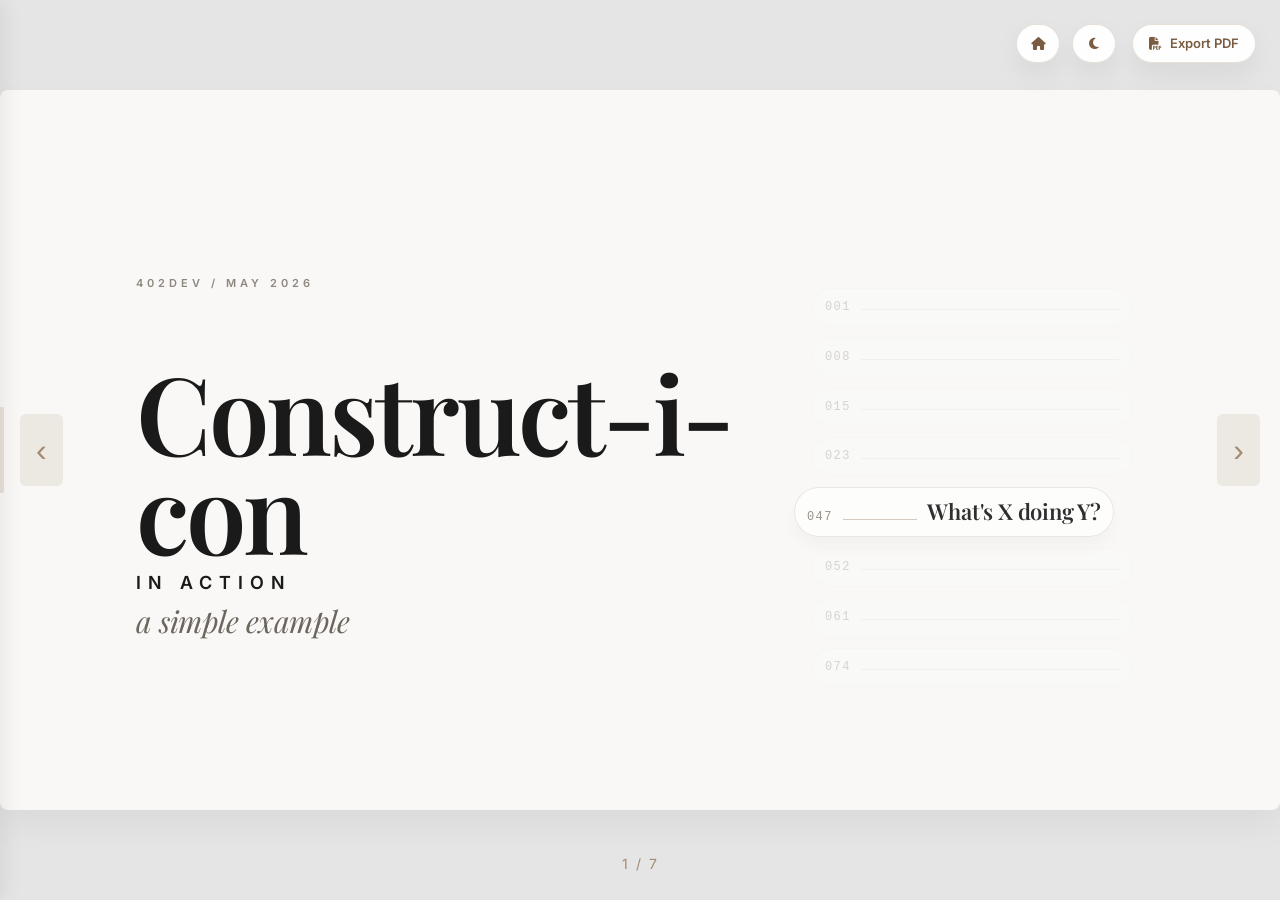
==== commit 5c7c7e57: "Enhance presentation slides with new question constructs and route selection options" ====
--- a/con-in-action.html
+++ b/con-in-action.html
@@ -924,26 +924,54 @@
       }
 
       .construct-question-card {
+        gap: 18px;
         justify-content: space-between;
         min-height: 100%;
+      }
+
+      .construct-question-intro {
+        display: flex;
+        flex-direction: column;
+        gap: 12px;
       }
 
       .construct-definition {
         border-left: 3px solid rgba(163, 138, 112, 0.52);
         color: #3d3934;
         font-family: "Playfair Display", serif;
-        font-size: 23px;
-        line-height: 1.24;
+        font-size: 20px;
+        line-height: 1.22;
         margin: 0;
         padding-left: 18px;
+      }
+
+      .construct-question-hero {
+        background: linear-gradient(180deg, #fbf8f2 0%, #efe6d9 100%);
+        border: 1px solid rgba(163, 138, 112, 0.18);
+        border-top: 4px solid #a38a70;
+        border-radius: 18px;
+        box-shadow: 0 12px 28px rgba(0, 0, 0, 0.04);
+        display: flex;
+        flex-direction: column;
+        gap: 10px;
+        padding: 22px 22px 20px;
+      }
+
+      .construct-question-kicker {
+        color: #8d877f;
+        font-family: "Inter", sans-serif;
+        font-size: 11px;
+        font-weight: 700;
+        letter-spacing: 2.2px;
+        text-transform: uppercase;
       }
 
       .construct-question {
         color: #1a1a1a;
         font-family: "Playfair Display", serif;
-        font-size: 34px;
-        letter-spacing: -1px;
-        line-height: 1.08;
+        font-size: 40px;
+        letter-spacing: -1.2px;
+        line-height: 1.02;
         margin: 0;
       }
 
@@ -958,6 +986,238 @@
       .construct-question-card .concept-map-row {
         gap: 4px;
         padding: 16px 18px 14px;
+      }
+
+      .construct-question-card .concept-map {
+        gap: 12px;
+      }
+
+      .route-context-card {
+        align-items: flex-start;
+        gap: 8px;
+        margin-bottom: 14px;
+        padding: 18px 20px 16px;
+      }
+
+      .route-context-copy {
+        color: #3f3a35;
+        font-family: "Playfair Display", serif;
+        font-size: 24px;
+        letter-spacing: -0.4px;
+        line-height: 1.14;
+        margin: 0;
+        max-width: 980px;
+      }
+
+      .route-grid {
+        align-items: stretch;
+        gap: 14px;
+      }
+
+      .route-card {
+        gap: 12px;
+        min-height: 100%;
+        padding: 22px 24px;
+      }
+
+      .route-card .template-heading {
+        font-size: 28px;
+        line-height: 1.04;
+      }
+
+      .route-choice-badge {
+        align-self: flex-start;
+        background: rgba(163, 138, 112, 0.12);
+        border: 1px solid rgba(163, 138, 112, 0.2);
+        border-radius: 999px;
+        color: #7a5c42;
+        font-family: "Inter", sans-serif;
+        font-size: 10px;
+        font-weight: 700;
+        letter-spacing: 2px;
+        padding: 7px 11px;
+        text-transform: uppercase;
+      }
+
+      .route-card-selected {
+        background: linear-gradient(145deg, #fdfcf9 0%, #efe5d7 100%);
+        border-top: 4px solid #a38a70;
+      }
+
+      .route-card .concept-map {
+        gap: 8px;
+      }
+
+      .route-card .concept-map-row {
+        gap: 4px;
+        padding: 12px 14px 11px;
+      }
+
+      .route-card .concept-map-label {
+        font-size: 10px;
+        letter-spacing: 1.8px;
+      }
+
+      .route-card .concept-map-copy {
+        font-size: 16px;
+        line-height: 1.34;
+      }
+
+      .route-followup-card {
+        gap: 0;
+        margin-top: 12px;
+        padding: 12px 16px 11px;
+      }
+
+      .route-followup-card .template-copy {
+        font-size: 15px;
+        line-height: 1.38;
+      }
+
+      .query-intro-card {
+        align-items: flex-start;
+        gap: 6px;
+        margin-bottom: 10px;
+        padding: 14px 16px 12px;
+      }
+
+      .query-intro-copy {
+        color: #3f3a35;
+        font-family: "Playfair Display", serif;
+        font-size: 20px;
+        letter-spacing: -0.4px;
+        line-height: 1.12;
+        margin: 0;
+        max-width: 980px;
+      }
+
+      .query-slide {
+        padding: 46px 60px 44px;
+      }
+
+      .query-slide .slide-title {
+        font-size: 38px;
+        margin-bottom: 16px;
+      }
+
+      .query-grid {
+        align-items: stretch;
+        gap: 12px;
+      }
+
+      .query-card {
+        gap: 12px;
+        min-height: 100%;
+        padding: 20px 22px;
+      }
+
+      .query-card .template-heading {
+        font-size: 24px;
+        line-height: 1.04;
+      }
+
+      .query-card .concept-map {
+        gap: 8px;
+      }
+
+      .query-card .concept-map-row {
+        gap: 5px;
+        padding: 10px 12px 9px;
+      }
+
+      .query-card .concept-map-copy {
+        font-size: 14px;
+        line-height: 1.3;
+      }
+
+      .query-feature-box {
+        background: rgba(255, 255, 255, 0.58);
+        border: 1px solid rgba(163, 138, 112, 0.16);
+        border-radius: 12px;
+        display: flex;
+        flex-direction: column;
+        gap: 6px;
+        margin-top: 4px;
+        padding: 10px 12px 9px;
+      }
+
+      .query-feature-box .template-kicker {
+        font-size: 10px;
+        letter-spacing: 1.8px;
+      }
+
+      .query-feature-row {
+        align-items: start;
+        display: grid;
+        gap: 6px;
+        grid-template-columns: 96px minmax(0, 1fr);
+      }
+
+      .query-feature-row + .query-feature-row {
+        border-top: 1px dashed rgba(163, 138, 112, 0.22);
+        padding-top: 6px;
+      }
+
+      .query-feature-label {
+        color: #5b564f;
+        font-family: "Inter", sans-serif;
+        font-size: 12px;
+        font-weight: 600;
+        line-height: 1.25;
+      }
+
+      .query-feature-pills {
+        display: flex;
+        flex-wrap: wrap;
+        gap: 6px;
+      }
+
+      .query-feature-pill {
+        background: rgba(255, 255, 255, 0.92);
+        border: 1px solid rgba(163, 138, 112, 0.18);
+        border-radius: 999px;
+        color: #4f4538;
+        font-family: ui-monospace, SFMono-Regular, Menlo, Monaco, Consolas, "Liberation Mono", monospace;
+        font-size: 11px;
+        line-height: 1;
+        padding: 6px 8px;
+      }
+
+      .query-feature-pill.key {
+        background: rgba(163, 138, 112, 0.1);
+        color: #7a5c42;
+      }
+
+      .query-result-card {
+        background: linear-gradient(145deg, #fdfcf9 0%, #efe5d7 100%);
+        border: 1px solid rgba(163, 138, 112, 0.18);
+        border-radius: 14px;
+        gap: 6px;
+        margin-top: 6px;
+        padding: 11px 13px 9px;
+      }
+
+      .query-result-list {
+        display: flex;
+        flex-wrap: wrap;
+        gap: 6px;
+      }
+
+      .query-result-pill {
+        background: rgba(255, 255, 255, 0.9);
+        border: 1px solid rgba(163, 138, 112, 0.18);
+        border-radius: 999px;
+        color: #1f1f1f;
+        font-family: "Playfair Display", serif;
+        font-size: 18px;
+        line-height: 1;
+        padding: 8px 11px;
+      }
+
+      .query-result-pill.primary {
+        background: linear-gradient(145deg, #fdfcf9 0%, #efe5d7 100%);
+        border-color: rgba(163, 138, 112, 0.34);
+        box-shadow: 0 10px 24px rgba(0, 0, 0, 0.04);
       }
 
       .sidebar-nav {
@@ -1460,7 +1720,7 @@
               <span class="sidebar-section-title">Construct-i-con in Action</span>
             </span>
             <span class="sidebar-summary-right">
-              <span class="sidebar-count">4</span>
+              <span class="sidebar-count">7</span>
               <i class="fa-solid fa-chevron-down sidebar-chevron"></i>
             </span>
           </summary>
@@ -1496,6 +1756,30 @@
               type="button"
             >
               Which constructs?
+            </button>
+            <button
+              class="sidebar-item"
+              data-slide="4"
+              onclick="goToSlide(4)"
+              type="button"
+            >
+              Choosing the route
+            </button>
+            <button
+              class="sidebar-item"
+              data-slide="5"
+              onclick="goToSlide(5)"
+              type="button"
+            >
+              Query for slot 1
+            </button>
+            <button
+              class="sidebar-item"
+              data-slide="6"
+              onclick="goToSlide(6)"
+              type="button"
+            >
+              Query for slot 2
             </button>
           </div>
         </details>
@@ -1739,21 +2023,282 @@
           </div>
 
           <div class="template-card construct-question-card">
-            <div>
+            <div class="construct-question-intro">
               <div class="template-kicker">Scientific phrasing</div>
               <p class="construct-definition">
                 A sentence is a construct instantiated by the simultaneous activation and integration of multiple constructions.
               </p>
             </div>
 
+            <div class="construct-question-hero">
+              <div class="construct-question-kicker">Main question</div>
+              <p class="construct-question">Which constructions should be instantiated to produce those sentences (constructs)?</p>
+            </div>
+
             <div class="concept-map">
               <div class="concept-map-row">
-                <span class="concept-map-label">Question</span>
-                <p class="construct-question">Which constructions should be instantiated to produce those sentences?</p>
-              </div>
+                <span class="concept-map-label">Focus</span>
+                <p class="construct-question-note">The empty turns are not just missing words. They are missing constructs.</p>
+              </div>
+            </div>
+          </div>
+        </div>
+      </div>
+    </div>
+
+    <div class="slide-container" id="slide4">
+      <h2 class="slide-title">Choosing the route</h2>
+      <div class="content-area" style="align-items: stretch; justify-content: flex-start">
+        <div class="template-card route-context-card">
+          <div class="template-kicker">Context again</div>
+          <p class="route-context-copy">
+            Pejman is an absolute beginner. He is using the app for the first time.
+          </p>
+        </div>
+
+        <div class="two-column template-grid route-grid">
+          <div class="template-card route-card">
+            <div class="template-kicker">Option 1</div>
+            <h3 class="template-heading">Let the LLM do it all</h3>
+            <div class="concept-map">
               <div class="concept-map-row">
-                <span class="concept-map-label">Focus</span>
-                <p class="construct-question-note">The blanks are not just missing words. They are missing constructs.</p>
+                <span class="concept-map-label">Generate</span>
+                <span class="concept-map-copy">Generate suitable constructs directly.</span>
+              </div>
+              <div class="concept-map-row">
+                <span class="concept-map-label">Reverse engineer</span>
+                <span class="concept-map-copy">Then infer which constructions were used.</span>
+              </div>
+              <div class="concept-map-row">
+                <span class="concept-map-label">Reason</span>
+                <span class="concept-map-copy">Do this so we can still track learner exposure.</span>
+              </div>
+            </div>
+          </div>
+
+          <div class="template-card route-card route-card-selected">
+            <div class="route-choice-badge">We choose this</div>
+            <div class="template-kicker">Option 2</div>
+            <h3 class="template-heading">Build a partial construct-i-con</h3>
+            <div class="concept-map">
+              <div class="concept-map-row">
+                <span class="concept-map-label">Query</span>
+                <span class="concept-map-copy">Query it for learner-appropriate constructions.</span>
+              </div>
+              <div class="concept-map-row">
+                <span class="concept-map-label">Instantiate</span>
+                <span class="concept-map-copy">Instantiate them to build the constructs.</span>
+              </div>
+            </div>
+          </div>
+        </div>
+
+        <div class="template-card route-followup-card">
+          <p class="template-copy">
+            It is worth asking: why not let an LLM do this without a construct-i-con?
+          </p>
+        </div>
+
+      </div>
+    </div>
+
+    <div class="slide-container query-slide" id="slide5">
+      <h2 class="slide-title">Query for slot 1</h2>
+      <div class="content-area" style="align-items: stretch; justify-content: flex-start">
+        <div class="template-card query-intro-card">
+          <div class="template-kicker">The handoff</div>
+          <p class="query-intro-copy">
+            We search for a short phrase for the first empty slot: handing over the ticket.
+          </p>
+        </div>
+
+        <div class="two-column template-grid query-grid">
+          <div class="template-card template-card-accent query-card">
+            <div class="template-kicker">What we ask for</div>
+            <h3 class="template-heading">Search for a handoff phrase</h3>
+            <div class="concept-map">
+              <div class="concept-map-row">
+                <span class="concept-map-label">Situation</span>
+                <span class="concept-map-copy">A person gives something to another person. Here, it is the ticket.</span>
+              </div>
+              <div class="concept-map-row">
+                <span class="concept-map-label">Speaker move</span>
+                <span class="concept-map-copy">The learner is following the checker's request and showing the object.</span>
+              </div>
+              <div class="concept-map-row">
+                <span class="concept-map-label">Phrase type</span>
+                <span class="concept-map-copy">We want a fixed phrase: a ready-made block you do not build from scratch.</span>
+              </div>
+            </div>
+            <div class="query-feature-box">
+              <div class="template-kicker">Feature keywords</div>
+              <div class="query-feature-row">
+                <span class="query-feature-label">Scene</span>
+                <div class="query-feature-pills">
+                  <span class="query-feature-pill key">semantic_frame_anchor</span>
+                  <span class="query-feature-pill">Transfer_Scenario</span>
+                </div>
+              </div>
+              <div class="query-feature-row">
+                <span class="query-feature-label">Speaker move</span>
+                <div class="query-feature-pills">
+                  <span class="query-feature-pill key">pragmatic_intent</span>
+                  <span class="query-feature-pill">Compliance</span>
+                  <span class="query-feature-pill">Deictic_Presentation</span>
+                </div>
+              </div>
+              <div class="query-feature-row">
+                <span class="query-feature-label">Phrase type</span>
+                <div class="query-feature-pills">
+                  <span class="query-feature-pill key">stratum_vector</span>
+                  <span class="query-feature-pill">Fixed_Idiom</span>
+                </div>
+              </div>
+            </div>
+          </div>
+
+          <div class="template-card query-card">
+            <div class="template-kicker">In plain words</div>
+            <h3 class="template-heading">Keep it easy</h3>
+            <div class="concept-map">
+              <div class="concept-map-row">
+                <span class="concept-map-label">Effort level</span>
+                <span class="concept-map-copy">Easy to pull from memory as one chunk.</span>
+              </div>
+              <div class="concept-map-row">
+                <span class="concept-map-label">Learner level</span>
+                <span class="concept-map-copy">Fits A1, the first beginner level.</span>
+              </div>
+              <div class="concept-map-row">
+                <span class="concept-map-label">Why this matters</span>
+                <span class="concept-map-copy">Useful now and manageable now.</span>
+              </div>
+            </div>
+            <div class="query-feature-box">
+              <div class="template-kicker">More feature keywords</div>
+              <div class="query-feature-row">
+                <span class="query-feature-label">Effort</span>
+                <div class="query-feature-pills">
+                  <span class="query-feature-pill key">processability_index</span>
+                  <span class="query-feature-pill">Level_1_Unanalyzed_Chunk</span>
+                </div>
+              </div>
+              <div class="query-feature-row">
+                <span class="query-feature-label">Learner level</span>
+                <div class="query-feature-pills">
+                  <span class="query-feature-pill key">cefr</span>
+                  <span class="query-feature-pill">A1</span>
+                </div>
+              </div>
+            </div>
+            <div class="query-result-card">
+              <div class="template-kicker">Possible matches</div>
+              <div class="query-result-list">
+                <span class="query-result-pill">Bitte.</span>
+                <span class="query-result-pill">Da.</span>
+                <span class="query-result-pill primary">Hier bitte.</span>
+              </div>
+            </div>
+          </div>
+        </div>
+      </div>
+    </div>
+
+    <div class="slide-container query-slide" id="slide6">
+      <h2 class="slide-title">Query for slot 2</h2>
+      <div class="content-area" style="align-items: stretch; justify-content: flex-start">
+        <div class="template-card query-intro-card">
+          <div class="template-kicker">The polite close</div>
+          <p class="query-intro-copy">
+            We now search for a short phrase for the second empty slot: closing the exchange politely.
+          </p>
+        </div>
+
+        <div class="two-column template-grid query-grid">
+          <div class="template-card template-card-accent query-card">
+            <div class="template-kicker">What we ask for</div>
+            <h3 class="template-heading">Search for a closing phrase</h3>
+            <div class="concept-map">
+              <div class="concept-map-row">
+                <span class="concept-map-label">Situation</span>
+                <span class="concept-map-copy">The checker ends politely, and the learner answers in the same spirit.</span>
+              </div>
+              <div class="concept-map-row">
+                <span class="concept-map-label">Speaker move</span>
+                <span class="concept-map-copy">The learner returns the polite gesture and closes the exchange without sounding rude.</span>
+              </div>
+              <div class="concept-map-row">
+                <span class="concept-map-label">Phrase type</span>
+                <span class="concept-map-copy">We want a very small phrase, not a full sentence like "I also wish you a nice day."</span>
+              </div>
+            </div>
+            <div class="query-feature-box">
+              <div class="template-kicker">Feature keywords</div>
+              <div class="query-feature-row">
+                <span class="query-feature-label">Scene</span>
+                <div class="query-feature-pills">
+                  <span class="query-feature-pill key">semantic_frame_anchor</span>
+                  <span class="query-feature-pill">Social_Ritual_Closure</span>
+                </div>
+              </div>
+              <div class="query-feature-row">
+                <span class="query-feature-label">Speaker move</span>
+                <div class="query-feature-pills">
+                  <span class="query-feature-pill key">pragmatic_intent</span>
+                  <span class="query-feature-pill">Reciprocity</span>
+                  <span class="query-feature-pill">Terminal_Politeness</span>
+                </div>
+              </div>
+              <div class="query-feature-row">
+                <span class="query-feature-label">Phrase type</span>
+                <div class="query-feature-pills">
+                  <span class="query-feature-pill key">stratum_vector</span>
+                  <span class="query-feature-pill">Bare_Adverbial</span>
+                </div>
+              </div>
+            </div>
+          </div>
+
+          <div class="template-card query-card">
+            <div class="template-kicker">In plain words</div>
+            <h3 class="template-heading">Keep it light</h3>
+            <div class="concept-map">
+              <div class="concept-map-row">
+                <span class="concept-map-label">Effort level</span>
+                <span class="concept-map-copy">Still easy to pull from memory as one chunk.</span>
+              </div>
+              <div class="concept-map-row">
+                <span class="concept-map-label">Learner level</span>
+                <span class="concept-map-copy">Still fits A1, the first beginner level.</span>
+              </div>
+              <div class="concept-map-row">
+                <span class="concept-map-label">Why this matters</span>
+                <span class="concept-map-copy">The learner can be polite without building a longer sentence.</span>
+              </div>
+            </div>
+            <div class="query-feature-box">
+              <div class="template-kicker">More feature keywords</div>
+              <div class="query-feature-row">
+                <span class="query-feature-label">Effort</span>
+                <div class="query-feature-pills">
+                  <span class="query-feature-pill key">processability_index</span>
+                  <span class="query-feature-pill">Level_1_Unanalyzed_Chunk</span>
+                </div>
+              </div>
+              <div class="query-feature-row">
+                <span class="query-feature-label">Learner level</span>
+                <div class="query-feature-pills">
+                  <span class="query-feature-pill key">cefr</span>
+                  <span class="query-feature-pill">A1</span>
+                </div>
+              </div>
+            </div>
+            <div class="query-result-card">
+              <div class="template-kicker">Possible matches</div>
+              <div class="query-result-list">
+                <span class="query-result-pill">Danke gleichfalls.</span>
+                <span class="query-result-pill">Ebenso.</span>
+                <span class="query-result-pill primary">Ihne au.</span>
               </div>
             </div>
           </div>
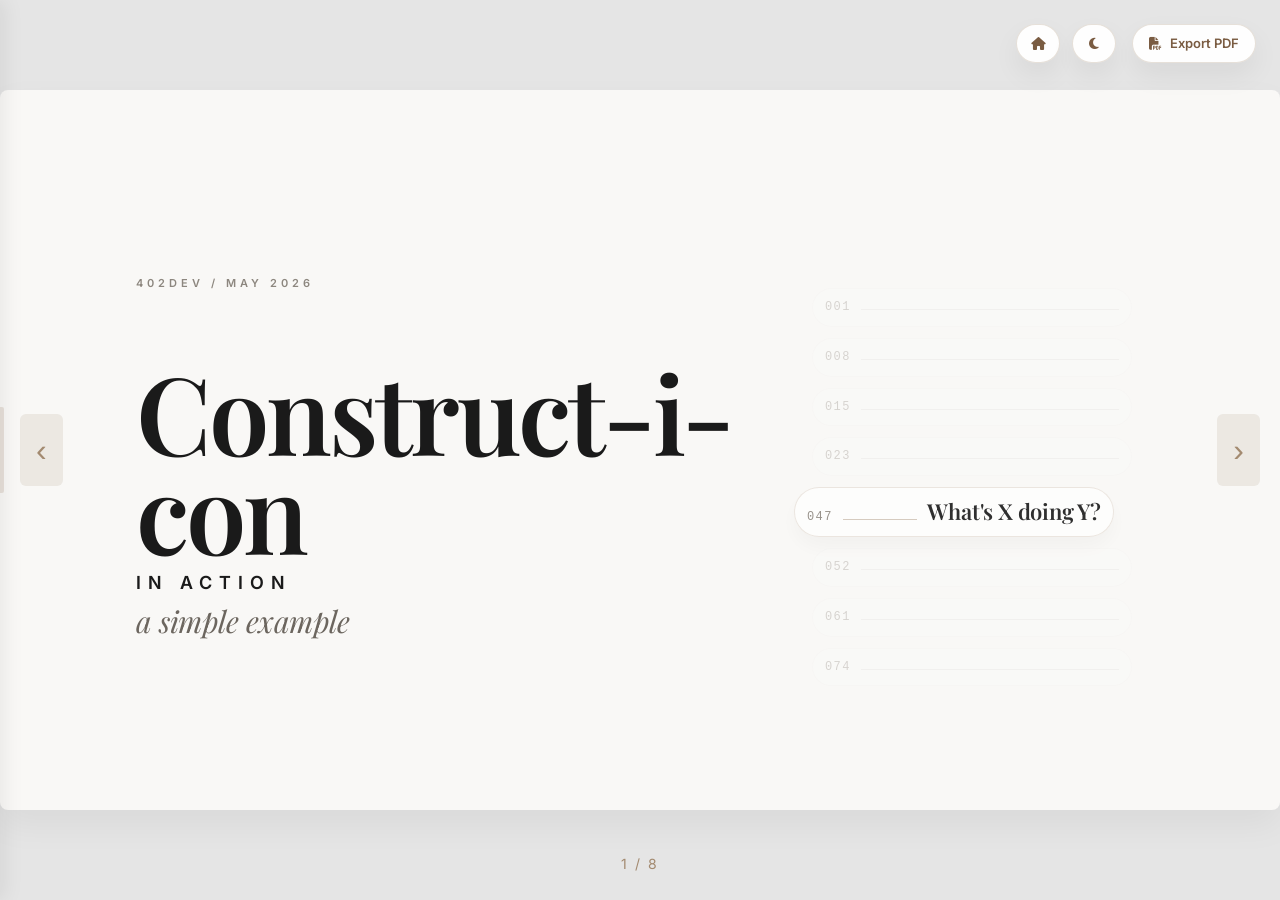
==== commit 8b460cda: "feat: add Challenges slide and update sidebar navigation count" ====
--- a/con-in-action.html
+++ b/con-in-action.html
@@ -1720,7 +1720,7 @@
               <span class="sidebar-section-title">Construct-i-con in Action</span>
             </span>
             <span class="sidebar-summary-right">
-              <span class="sidebar-count">7</span>
+              <span class="sidebar-count">8</span>
               <i class="fa-solid fa-chevron-down sidebar-chevron"></i>
             </span>
           </summary>
@@ -1781,6 +1781,14 @@
             >
               Query for slot 2
             </button>
+            <button
+              class="sidebar-item"
+              data-slide="7"
+              onclick="goToSlide(7)"
+              type="button"
+            >
+              Challenges
+            </button>
           </div>
         </details>
       </div>
@@ -2306,6 +2314,41 @@
       </div>
     </div>
 
+    <div class="slide-container" id="slide7">
+      <h2 class="slide-title">Some challenges worth keeping in mind.</h2>
+      <div class="content-area" style="align-items: stretch; justify-content: flex-start">
+        <div class="template-grid" style="display: grid; grid-template-columns: 1fr 1fr; gap: 24px; width: 100%; align-items: stretch;">
+          <div class="template-card template-card-accent">
+            <div class="template-kicker">Coverage</div>
+            <div class="concept-map">
+              <div class="concept-map-row">
+                <span class="concept-map-label">Frequency & LLM</span>
+                <span class="concept-map-copy">Do we have all the most frequent phrases in our con-cn? Or do we rely on LLM if query didn't find anything?</span>
+              </div>
+            </div>
+          </div>
+
+          <div class="template-card">
+            <div class="template-kicker">Building</div>
+            <div class="concept-map">
+              <div class="concept-map-row">
+                <span class="concept-map-label">Composition</span>
+                <span class="concept-map-copy">How do we build a construct that is made of more than one constructions? How does such a query look like?</span>
+              </div>
+            </div>
+          </div>
+
+          <div class="template-card" style="grid-column: 1 / span 2; width: 44%; justify-self: center; background: rgba(255, 255, 255, 0.5); border: 1.5px dashed rgba(163, 138, 112, 0.3); margin-top: 12px;">
+            <div class="template-kicker">Your turn</div>
+            <h3 class="template-heading" style="font-size: 24px; color: #a38a70; margin-bottom: 20px;">Other challenges?</h3>
+            <div style="display: flex; flex-direction: column; align-items: center; justify-content: center; flex: 1; min-height: 100px;">
+              <span style="font-family: ui-monospace, SFMono-Regular, Menlo, Monaco, Consolas, 'Liberation Mono', monospace; font-size: 28px; opacity: 0.3; letter-spacing: 2px;">[construct]?</span>
+            </div>
+          </div>
+        </div>
+      </div>
+    </div>
+
     <button class="nav-btn next" onclick="changeSlide(1)">&#8250;</button>
     <div class="slide-counter" id="slide-counter"></div>
 
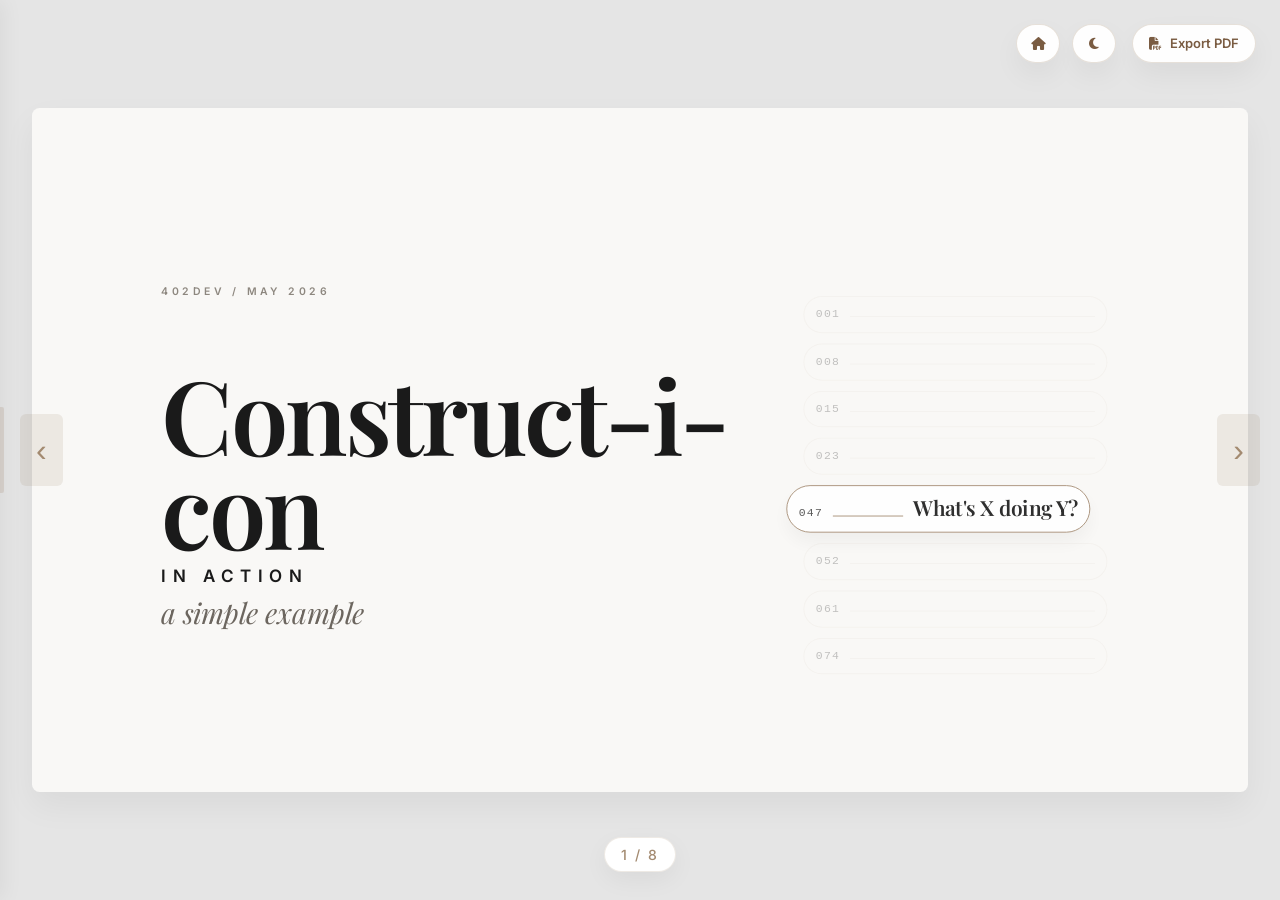
==== commit d3b38645: "feat: implement CSS variable-based theme system with dark mode support and add avatar asset" ====
--- a/con-in-action.html
+++ b/con-in-action.html
@@ -16,6 +16,88 @@
     />
 
     <style>
+      :root {
+        --bg-main: #e5e5e5;
+        --bg-slide: #f9f8f6;
+        --bg-card: #ffffff;
+        --bg-card-accent: linear-gradient(145deg, #fdfcf9 0%, #f4ece2 100%);
+        --bg-concept-row: #f8f5ef;
+        --border-color: rgba(163, 138, 112, 0.18);
+        --text-primary: #1a1a1a;
+        --text-secondary: #4a4a4a;
+        --text-accent: #a38a70;
+        --text-accent-hover: #7a5c42;
+        --nav-btn-bg: rgba(163, 138, 112, 0.15);
+        --nav-btn-hover: rgba(163, 138, 112, 0.3);
+        --top-btn-bg: rgba(255, 255, 255, 0.94);
+        --top-btn-border: rgba(163, 138, 112, 0.26);
+        --top-btn-text: #7a5c42;
+        --shadow-color: rgba(0, 0, 0, 0.05);
+        --sidebar-bg: rgba(249, 248, 246, 0.98);
+        --chip-bg: rgba(255, 255, 255, 0.92);
+        --chip-border: rgba(163, 138, 112, 0.18);
+        --chip-text: #7a5c42;
+        --dialogue-shell-bg: linear-gradient(180deg, #fcfaf6 0%, #f3ede3 100%);
+        --dialogue-shell-border: rgba(163, 138, 112, 0.14);
+        --dialogue-turn-line-bg: rgba(255, 255, 255, 0.84);
+        --dialogue-turn-line-border: rgba(26, 26, 26, 0.05);
+        --dialogue-slot-dashed: rgba(163, 138, 112, 0.5);
+        --query-feature-box-bg: rgba(255, 255, 255, 0.58);
+        --query-feature-box-border: rgba(163, 138, 112, 0.16);
+        --query-feature-pill-bg: rgba(255, 255, 255, 0.92);
+        --query-feature-pill-text: #4f4538;
+        --query-feature-pill-key-bg: rgba(163, 138, 112, 0.1);
+        --query-result-card-bg: linear-gradient(145deg, #fdfcf9 0%, #efe5d7 100%);
+        --query-result-pill-bg: rgba(255, 255, 255, 0.9);
+        --query-result-pill-border: rgba(163, 138, 112, 0.18);
+        --query-result-pill-primary-bg: linear-gradient(145deg, #fdfcf9 0%, #efe5d7 100%);
+        --sidebar-handle-bg: rgba(163, 138, 112, 0.22);
+        --sidebar-count-bg: #f3f0ea;
+        --sidebar-count-text: #7a7a7a;
+        --sidebar-item-active-bg: rgba(163, 138, 112, 0.08);
+      }
+
+      body[data-theme="dark"] {
+        --bg-main: #0c1015;
+        --bg-slide: #141a22;
+        --bg-card: #1b232e;
+        --bg-card-accent: linear-gradient(145deg, #1b232e 0%, #232c3a 100%);
+        --bg-concept-row: #212a37;
+        --border-color: rgba(215, 196, 170, 0.18);
+        --text-primary: #e5dec9;
+        --text-secondary: #a9a295;
+        --text-accent: #c8b29a;
+        --text-accent-hover: #e5dec9;
+        --nav-btn-bg: rgba(215, 196, 170, 0.16);
+        --nav-btn-hover: rgba(215, 196, 170, 0.28);
+        --top-btn-bg: rgba(16, 21, 28, 0.92);
+        --top-btn-border: rgba(215, 196, 170, 0.22);
+        --top-btn-text: #f5e9db;
+        --shadow-color: rgba(0, 0, 0, 0.3);
+        --sidebar-bg: rgba(20, 25, 32, 0.98);
+        --chip-bg: rgba(20, 25, 32, 0.92);
+        --chip-border: rgba(215, 196, 170, 0.18);
+        --chip-text: #c8b29a;
+        --dialogue-shell-bg: linear-gradient(180deg, #1f2733 0%, #171d26 100%);
+        --dialogue-shell-border: rgba(215, 196, 170, 0.14);
+        --dialogue-turn-line-bg: rgba(20, 25, 32, 0.84);
+        --dialogue-turn-line-border: rgba(255, 255, 255, 0.05);
+        --dialogue-slot-dashed: rgba(215, 196, 170, 0.5);
+        --query-feature-box-bg: rgba(20, 25, 32, 0.58);
+        --query-feature-box-border: rgba(215, 196, 170, 0.16);
+        --query-feature-pill-bg: rgba(20, 25, 32, 0.92);
+        --query-feature-pill-text: #e5dec9;
+        --query-feature-pill-key-bg: rgba(215, 196, 170, 0.15);
+        --query-result-card-bg: linear-gradient(145deg, #1f2733 0%, #171d26 100%);
+        --query-result-pill-bg: rgba(20, 25, 32, 0.9);
+        --query-result-pill-border: rgba(215, 196, 170, 0.18);
+        --query-result-pill-primary-bg: linear-gradient(145deg, #1f2733 0%, #171d26 100%);
+        --sidebar-handle-bg: rgba(215, 196, 170, 0.22);
+        --sidebar-count-bg: #1f2733;
+        --sidebar-count-text: #c8b29a;
+        --sidebar-item-active-bg: rgba(215, 196, 170, 0.08);
+      }
+
       * {
         box-sizing: border-box;
       }
@@ -26,7 +108,7 @@
       }
 
       body {
-        background-color: #e5e5e5;
+        background-color: var(--bg-main);
         margin: 0;
         height: 100vh;
         display: flex;
@@ -48,9 +130,9 @@
         position: fixed;
         top: 50%;
         transform: translateY(-50%);
-        background: rgba(163, 138, 112, 0.15);
+        background: var(--nav-btn-bg);
         border: none;
-        color: #a38a70;
+        color: var(--text-accent);
         font-size: 32px;
         cursor: pointer;
         padding: 20px 16px;
@@ -58,10 +140,12 @@
         z-index: 100;
         line-height: 1;
         user-select: none;
+        transition: background 0.18s ease, color 0.18s ease;
       }
 
       .nav-btn:hover {
-        background: rgba(163, 138, 112, 0.3);
+        background: var(--nav-btn-hover);
+        color: var(--text-accent-hover);
       }
 
       .nav-btn.prev {
@@ -75,11 +159,11 @@
       .top-action-btn {
         align-items: center;
         appearance: none;
-        background: rgba(255, 255, 255, 0.94);
-        border: 1px solid rgba(163, 138, 112, 0.26);
+        background: var(--top-btn-bg);
+        border: 1px solid var(--top-btn-border);
         border-radius: 999px;
-        box-shadow: 0 12px 28px rgba(0, 0, 0, 0.06);
-        color: #7a5c42;
+        box-shadow: 0 12px 28px var(--shadow-color);
+        color: var(--top-btn-text);
         cursor: pointer;
         display: inline-flex;
         font-family: "Inter", sans-serif;
@@ -95,15 +179,16 @@
           transform 0.18s ease,
           box-shadow 0.18s ease,
           border-color 0.18s ease,
-          background 0.18s ease;
+          background 0.18s ease,
+          color 0.18s ease;
         user-select: none;
         z-index: 110;
       }
 
       .top-action-btn:hover {
-        background: #ffffff;
-        border-color: rgba(163, 138, 112, 0.38);
-        box-shadow: 0 16px 32px rgba(0, 0, 0, 0.08);
+        background: var(--bg-card);
+        border-color: var(--text-accent);
+        box-shadow: 0 16px 32px var(--shadow-color);
         transform: translateY(-1px);
       }
 
@@ -137,17 +222,20 @@
 
       .slide-container {
         align-items: center;
-        background-color: #f9f8f6;
+        background-color: var(--bg-slide);
         border-radius: 8px;
-        box-shadow: 0 15px 35px rgba(0, 0, 0, 0.05);
+        box-shadow: 0 15px 35px var(--shadow-color);
         flex-direction: column;
         height: 720px;
         justify-content: center;
         overflow: hidden;
         padding: 60px 80px;
         position: relative;
+        transform: scale(var(--global-slide-scale, 1));
+        transform-origin: center center;
         transition:
           box-shadow 0.24s ease,
+          transform 0.2s ease,
           filter 0.24s ease;
         width: 1280px;
       }
@@ -170,10 +258,11 @@
       .slide-container h1,
       .slide-container h2,
       .slide-container h3 {
-        color: #1a1a1a;
+        color: var(--text-primary);
         font-weight: 600;
         font-family: "Playfair Display", serif;
         margin: 0;
+        transition: color 0.24s ease;
       }
 
       .slide-container p,
@@ -181,9 +270,10 @@
       .slide-container .subtitle,
       .slide-container .number-label,
       .slide-container cite {
-        color: #4a4a4a;
+        color: var(--text-secondary);
         font-family: "Inter", sans-serif;
         font-weight: 300;
+        transition: color 0.24s ease;
       }
 
       .slide-container h1 {
@@ -217,7 +307,7 @@
         font-weight: 400;
         margin: 20px auto;
         font-size: 22px;
-        color: #a38a70;
+        color: var(--text-accent);
       }
 
       .slide-container .content-area {
@@ -239,11 +329,11 @@
       }
 
       .callout-box {
-        background-color: #ffffff;
-        border-left: 4px solid #a38a70;
+        background-color: var(--bg-card);
+        border-left: 4px solid var(--text-accent);
         padding: 36px 56px;
         width: 100%;
-        box-shadow: 0 10px 30px rgba(0, 0, 0, 0.03);
+        box-shadow: 0 10px 30px var(--shadow-color);
         border-radius: 0 8px 8px 0;
         position: relative;
       }
@@ -253,8 +343,8 @@
         top: -25px;
         left: 50px;
         font-size: 40px;
-        color: #e5e0d8;
-        background: #f9f8f6;
+        color: var(--border-color);
+        background: var(--bg-slide);
         padding: 0 10px;
       }
 
@@ -262,12 +352,12 @@
         background:
           radial-gradient(
             circle at top right,
-            rgba(255, 255, 255, 0.75) 0%,
+            rgba(255, 255, 255, 0.1) 0%,
             rgba(255, 255, 255, 0) 42%
           ),
           linear-gradient(
             180deg,
-            rgba(255, 255, 255, 0.28),
+            rgba(255, 255, 255, 0.05),
             rgba(249, 248, 246, 0)
           );
       }
@@ -294,7 +384,7 @@
 
       .feature-intro-header {
         align-items: stretch;
-        border-bottom: 1px solid #e6dfd6;
+        border-bottom: 1px solid var(--border-color);
         display: grid;
         gap: 14px;
         grid-template-columns: minmax(0, 1fr) 300px;
@@ -304,7 +394,7 @@
       }
 
       .feature-intro-eyebrow {
-        color: var(--feature-accent, #a38a70);
+        color: var(--feature-accent, var(--text-accent));
         font-family: "Inter", sans-serif;
         font-size: 10px;
         font-weight: 700;
@@ -314,7 +404,7 @@
       }
 
       .feature-intro-title {
-        color: #171717;
+        color: var(--text-primary);
         font-family: "Playfair Display", serif;
         font-size: 36px;
         font-weight: 600;
@@ -324,7 +414,7 @@
       }
 
       .feature-intro-lead {
-        color: #5f5953;
+        color: var(--text-secondary);
         font-family: "Inter", sans-serif;
         font-size: 16px;
         line-height: 1.4;
@@ -333,15 +423,11 @@
 
       .feature-intro-focus {
         align-self: stretch;
-        background: linear-gradient(
-          180deg,
-          rgba(255, 255, 255, 0.96) 0%,
-          #f2ede6 100%
-        );
-        border: 1px solid rgba(26, 26, 26, 0.06);
+        background: var(--bg-card-accent);
+        border: 1px solid var(--border-color);
         border-radius: 15px;
-        border-top: 3px solid var(--feature-accent, #a38a70);
-        box-shadow: 0 10px 24px rgba(0, 0, 0, 0.04);
+        border-top: 3px solid var(--feature-accent, var(--text-accent));
+        box-shadow: 0 10px 24px var(--shadow-color);
         display: flex;
         flex-direction: column;
         gap: 6px;
@@ -351,7 +437,7 @@
       }
 
       .feature-intro-focus-label {
-        color: var(--feature-accent, #a38a70);
+        color: var(--feature-accent, var(--text-accent));
         font-family: "Inter", sans-serif;
         font-size: 9px;
         font-weight: 700;
@@ -360,7 +446,7 @@
       }
 
       .feature-intro-focus-text {
-        color: #1f1f1f;
+        color: var(--text-primary);
         font-family: "Playfair Display", serif;
         font-size: 24px;
         line-height: 1.08;
@@ -381,7 +467,7 @@
       }
 
       .feature-intro-grid > div:first-child {
-        border: 1px solid rgba(26, 26, 26, 0.05);
+        border: 1px solid var(--border-color);
         border-radius: 16px;
         display: grid !important;
         gap: 10px 14px !important;
@@ -393,7 +479,7 @@
       }
 
       .feature-intro-grid > div:first-child::before {
-        background: var(--feature-accent, #a38a70);
+        background: var(--feature-accent, var(--text-accent));
         content: "";
         inset: 0 auto 0 0;
         position: absolute;
@@ -441,7 +527,7 @@
         font-weight: 600;
         letter-spacing: 3px;
         text-transform: uppercase;
-        color: #a38a70;
+        color: var(--text-accent);
         margin-bottom: 22px;
       }
 
@@ -450,14 +536,14 @@
         font-size: 84px;
         line-height: 0.95;
         letter-spacing: -2px;
-        color: #1a1a1a;
+        color: var(--text-primary);
         margin: 0 0 26px 0;
       }
 
       .template-cover-rule {
         width: 60px;
         height: 2px;
-        background: #a38a70;
+        background: var(--text-accent);
         margin: 0 0 22px 0;
       }
 
@@ -465,7 +551,7 @@
         font-family: "Playfair Display", serif;
         font-style: italic;
         font-size: 28px;
-        color: #7a7a7a;
+        color: var(--text-secondary);
         margin: 0 0 28px 0;
       }
 
@@ -478,21 +564,29 @@
       }
 
       .template-chip {
-        background: rgba(255, 255, 255, 0.92);
-        border: 1px solid rgba(163, 138, 112, 0.18);
+        background: var(--chip-bg);
+        border: 1px solid var(--chip-border);
         border-radius: 999px;
-        color: #7a5c42;
+        color: var(--chip-text);
         font-family: "Inter", sans-serif;
         font-size: 13px;
         font-weight: 500;
         padding: 9px 14px;
+        transition: transform 0.2s ease, background 0.2s ease, border-color 0.2s ease, color 0.2s ease;
+      }
+
+      .template-chip:hover {
+        transform: translateY(-2px);
+        background: var(--bg-card);
+        border-color: var(--text-accent);
+        color: var(--text-accent-hover);
       }
 
       .template-cover-meta {
         font-family: "Inter", sans-serif;
         font-size: 16px;
         font-weight: 300;
-        color: #a38a70;
+        color: var(--text-accent);
         letter-spacing: 1px;
       }
 
@@ -593,8 +687,8 @@
 
       .constructicon-marker {
         align-items: baseline;
-        background: rgba(255, 255, 255, 0.34);
-        border: 1px solid rgba(26, 26, 26, 0.04);
+        background: rgba(255, 255, 255, 0.05);
+        border: 1px solid var(--border-color);
         border-radius: 999px;
         display: flex;
         gap: 10px;
@@ -605,15 +699,15 @@
       }
 
       .constructicon-marker.active {
-        background: rgba(255, 255, 255, 0.78);
-        border-color: rgba(163, 138, 112, 0.22);
-        box-shadow: 0 10px 24px rgba(0, 0, 0, 0.04);
+        background: var(--bg-card);
+        border-color: var(--text-accent);
+        box-shadow: 0 10px 24px var(--shadow-color);
         opacity: 0.9;
         transform: translateX(-18px);
       }
 
       .constructicon-marker-id {
-        color: #8d877f;
+        color: var(--text-secondary);
         flex-shrink: 0;
         font-family: ui-monospace, SFMono-Regular, Menlo, Monaco, Consolas, "Liberation Mono", monospace;
         font-size: 12px;
@@ -623,7 +717,7 @@
       }
 
       .constructicon-marker-line {
-        background: rgba(26, 26, 26, 0.12);
+        background: var(--border-color);
         flex: 1;
         height: 1px;
         min-width: 0;
@@ -631,11 +725,11 @@
       }
 
       .constructicon-marker.active .constructicon-marker-line {
-        background: rgba(163, 138, 112, 0.48);
+        background: var(--text-accent);
       }
 
       .constructicon-marker-name {
-        color: #1a1a1a;
+        color: var(--text-primary);
         font-family: "Playfair Display", serif;
         font-size: 22px;
         font-weight: 600;
@@ -644,13 +738,13 @@
       }
 
       .example-sentence {
-        color: #1a1a1a;
+        color: var(--text-primary);
         font-size: 26px;
         line-height: 1.45;
       }
 
       .example-sentence strong {
-        color: #6b4f35;
+        color: var(--text-accent);
         font-weight: 600;
       }
 
@@ -661,16 +755,23 @@
       }
 
       .concept-map-row {
-        background: #f8f5ef;
+        background: var(--bg-concept-row);
         border-radius: 12px;
         display: flex;
         flex-direction: column;
         gap: 6px;
         padding: 18px 18px 16px;
+        transition: transform 0.2s ease, background-color 0.2s ease;
+      }
+
+      .concept-map-row:hover {
+        transform: translateX(4px);
+        background: var(--bg-card);
+        box-shadow: 0 4px 12px var(--shadow-color);
       }
 
       .concept-map-label {
-        color: #a38a70;
+        color: var(--text-accent);
         font-family: "Inter", sans-serif;
         font-size: 11px;
         font-weight: 700;
@@ -679,7 +780,7 @@
       }
 
       .concept-map-copy {
-        color: #1a1a1a;
+        color: var(--text-primary);
         font-family: "Inter", sans-serif;
         font-size: 18px;
         line-height: 1.45;
@@ -698,7 +799,7 @@
         position: relative;
         padding-left: 24px;
         font-size: 20px;
-        color: #4a4a4a;
+        color: var(--text-secondary);
         line-height: 1.5;
       }
 
@@ -710,7 +811,7 @@
         width: 6px;
         height: 6px;
         border-radius: 50%;
-        background: #a38a70;
+        background: var(--text-accent);
       }
 
       .template-note-list.compact {
@@ -728,18 +829,24 @@
       }
 
       .template-card {
-        background: #ffffff;
+        background: var(--bg-card);
         border-radius: 12px;
-        box-shadow: 0 10px 30px rgba(0, 0, 0, 0.03);
+        box-shadow: 0 10px 30px var(--shadow-color);
         padding: 28px 30px;
         display: flex;
         flex-direction: column;
         gap: 14px;
+        transition: transform 0.2s ease, box-shadow 0.2s ease;
+      }
+
+      .template-card:hover {
+        transform: translateY(-2px);
+        box-shadow: 0 15px 35px var(--shadow-color);
       }
 
       .template-card-accent {
-        border-top: 4px solid #a38a70;
-        background: linear-gradient(145deg, #fdfcf9 0%, #f4ece2 100%);
+        border-top: 4px solid var(--text-accent);
+        background: var(--bg-card-accent);
       }
 
       .template-kicker {
@@ -748,7 +855,7 @@
         font-weight: 700;
         letter-spacing: 2.2px;
         text-transform: uppercase;
-        color: #a38a70;
+        color: var(--text-accent);
       }
 
       .template-heading {
@@ -844,8 +951,8 @@
       }
 
       .construct-dialogue-shell {
-        background: linear-gradient(180deg, #fcfaf6 0%, #f3ede3 100%);
-        border: 1px solid rgba(163, 138, 112, 0.14);
+        background: var(--dialogue-shell-bg);
+        border: 1px solid var(--dialogue-shell-border);
         border-radius: 16px;
         display: flex;
         flex-direction: column;
@@ -854,7 +961,7 @@
       }
 
       .construct-dialogue-lang {
-        color: #8d877f;
+        color: var(--text-secondary);
         font-family: "Inter", sans-serif;
         font-size: 11px;
         font-weight: 700;
@@ -870,7 +977,7 @@
       }
 
       .construct-turn-speaker {
-        color: #8d877f;
+        color: var(--text-secondary);
         font-family: "Inter", sans-serif;
         font-size: 11px;
         font-weight: 700;
@@ -881,21 +988,22 @@
       }
 
       .construct-turn-line {
-        background: rgba(255, 255, 255, 0.84);
-        border: 1px solid rgba(26, 26, 26, 0.05);
+        background: var(--dialogue-turn-line-bg);
+        border: 1px solid var(--dialogue-turn-line-border);
         border-radius: 14px;
-        color: #1a1a1a;
+        color: var(--text-primary);
         font-family: "Playfair Display", serif;
         font-size: 26px;
         line-height: 1.16;
         margin: 0;
         padding: 16px 18px;
+        transition: transform 0.25s ease, opacity 0.25s ease;
       }
 
       .construct-turn-slot {
         align-items: center;
-        background: rgba(255, 255, 255, 0.42);
-        border: 1.5px dashed rgba(163, 138, 112, 0.5);
+        background: rgba(255, 255, 255, 0.05);
+        border: 1.5px dashed var(--dialogue-slot-dashed);
         border-radius: 14px;
         display: flex;
         gap: 14px;
@@ -904,10 +1012,10 @@
       }
 
       .construct-slot-tag {
-        background: rgba(163, 138, 112, 0.12);
-        border: 1px solid rgba(163, 138, 112, 0.18);
+        background: var(--chip-bg);
+        border: 1px solid var(--chip-border);
         border-radius: 999px;
-        color: #7a5c42;
+        color: var(--chip-text);
         flex-shrink: 0;
         font-family: ui-monospace, SFMono-Regular, Menlo, Monaco, Consolas, "Liberation Mono", monospace;
         font-size: 15px;
@@ -917,7 +1025,7 @@
       }
 
       .construct-slot-copy {
-        color: #5c564f;
+        color: var(--text-secondary);
         font-family: "Inter", sans-serif;
         font-size: 15px;
         line-height: 1.38;
@@ -936,8 +1044,8 @@
       }
 
       .construct-definition {
-        border-left: 3px solid rgba(163, 138, 112, 0.52);
-        color: #3d3934;
+        border-left: 3px solid var(--dialogue-slot-dashed);
+        color: var(--text-secondary);
         font-family: "Playfair Display", serif;
         font-size: 20px;
         line-height: 1.22;
@@ -946,11 +1054,11 @@
       }
 
       .construct-question-hero {
-        background: linear-gradient(180deg, #fbf8f2 0%, #efe6d9 100%);
-        border: 1px solid rgba(163, 138, 112, 0.18);
-        border-top: 4px solid #a38a70;
+        background: var(--dialogue-shell-bg);
+        border: 1px solid var(--dialogue-shell-border);
+        border-top: 4px solid var(--text-accent);
         border-radius: 18px;
-        box-shadow: 0 12px 28px rgba(0, 0, 0, 0.04);
+        box-shadow: 0 12px 28px var(--shadow-color);
         display: flex;
         flex-direction: column;
         gap: 10px;
@@ -958,7 +1066,7 @@
       }
 
       .construct-question-kicker {
-        color: #8d877f;
+        color: var(--text-secondary);
         font-family: "Inter", sans-serif;
         font-size: 11px;
         font-weight: 700;
@@ -967,7 +1075,7 @@
       }
 
       .construct-question {
-        color: #1a1a1a;
+        color: var(--text-primary);
         font-family: "Playfair Display", serif;
         font-size: 40px;
         letter-spacing: -1.2px;
@@ -976,7 +1084,7 @@
       }
 
       .construct-question-note {
-        color: #5b564f;
+        color: var(--text-secondary);
         font-family: "Inter", sans-serif;
         font-size: 16px;
         line-height: 1.46;
@@ -1000,7 +1108,7 @@
       }
 
       .route-context-copy {
-        color: #3f3a35;
+        color: var(--text-primary);
         font-family: "Playfair Display", serif;
         font-size: 24px;
         letter-spacing: -0.4px;
@@ -1027,10 +1135,10 @@
 
       .route-choice-badge {
         align-self: flex-start;
-        background: rgba(163, 138, 112, 0.12);
-        border: 1px solid rgba(163, 138, 112, 0.2);
+        background: var(--chip-bg);
+        border: 1px solid var(--chip-border);
         border-radius: 999px;
-        color: #7a5c42;
+        color: var(--chip-text);
         font-family: "Inter", sans-serif;
         font-size: 10px;
         font-weight: 700;
@@ -1040,8 +1148,8 @@
       }
 
       .route-card-selected {
-        background: linear-gradient(145deg, #fdfcf9 0%, #efe5d7 100%);
-        border-top: 4px solid #a38a70;
+        background: var(--bg-card-accent);
+        border-top: 4px solid var(--text-accent);
       }
 
       .route-card .concept-map {
@@ -1154,12 +1262,12 @@
       }
 
       .query-feature-row + .query-feature-row {
-        border-top: 1px dashed rgba(163, 138, 112, 0.22);
+        border-top: 1px dashed var(--border-color);
         padding-top: 6px;
       }
 
       .query-feature-label {
-        color: #5b564f;
+        color: var(--text-secondary);
         font-family: "Inter", sans-serif;
         font-size: 12px;
         font-weight: 600;
@@ -1173,24 +1281,30 @@
       }
 
       .query-feature-pill {
-        background: rgba(255, 255, 255, 0.92);
-        border: 1px solid rgba(163, 138, 112, 0.18);
+        background: var(--query-feature-pill-bg);
+        border: 1px solid var(--chip-border);
         border-radius: 999px;
-        color: #4f4538;
+        color: var(--query-feature-pill-text);
         font-family: ui-monospace, SFMono-Regular, Menlo, Monaco, Consolas, "Liberation Mono", monospace;
         font-size: 11px;
         line-height: 1;
         padding: 6px 8px;
+        transition: background 0.2s, border-color 0.2s;
+        cursor: pointer;
+      }
+
+      .query-feature-pill:hover {
+        border-color: var(--text-accent);
       }
 
       .query-feature-pill.key {
-        background: rgba(163, 138, 112, 0.1);
-        color: #7a5c42;
+        background: var(--query-feature-pill-key-bg);
+        color: var(--chip-text);
       }
 
       .query-result-card {
-        background: linear-gradient(145deg, #fdfcf9 0%, #efe5d7 100%);
-        border: 1px solid rgba(163, 138, 112, 0.18);
+        background: var(--query-result-card-bg);
+        border: 1px solid var(--chip-border);
         border-radius: 14px;
         gap: 6px;
         margin-top: 6px;
@@ -1204,20 +1318,26 @@
       }
 
       .query-result-pill {
-        background: rgba(255, 255, 255, 0.9);
-        border: 1px solid rgba(163, 138, 112, 0.18);
+        background: var(--query-result-pill-bg);
+        border: 1px solid var(--query-result-pill-border);
         border-radius: 999px;
-        color: #1f1f1f;
+        color: var(--text-primary);
         font-family: "Playfair Display", serif;
         font-size: 18px;
         line-height: 1;
         padding: 8px 11px;
+        transition: transform 0.2s ease, box-shadow 0.2s ease;
+      }
+
+      .query-result-pill:hover {
+        transform: translateY(-1px);
+        box-shadow: 0 4px 10px var(--shadow-color);
       }
 
       .query-result-pill.primary {
-        background: linear-gradient(145deg, #fdfcf9 0%, #efe5d7 100%);
-        border-color: rgba(163, 138, 112, 0.34);
-        box-shadow: 0 10px 24px rgba(0, 0, 0, 0.04);
+        background: var(--query-result-pill-primary-bg);
+        border-color: var(--text-accent);
+        box-shadow: 0 10px 24px var(--shadow-color);
       }
 
       .sidebar-nav {
@@ -1239,19 +1359,19 @@
       }
 
       .sidebar-content {
-        background: rgba(249, 248, 246, 0.98);
+        background: var(--sidebar-bg);
         backdrop-filter: blur(10px);
         -webkit-backdrop-filter: blur(10px);
         flex: 1;
         overflow-y: auto;
         overflow-x: hidden;
         padding: 18px 0 22px;
-        box-shadow: 4px 0 20px rgba(0, 0, 0, 0.07);
+        box-shadow: 4px 0 20px var(--shadow-color);
         display: flex;
         flex-direction: column;
         transition:
           box-shadow 0.24s ease,
-          filter 0.24s ease;
+          background-color 0.24s ease;
       }
 
       .sidebar-content::-webkit-scrollbar {
@@ -1263,14 +1383,14 @@
       }
 
       .sidebar-content::-webkit-scrollbar-thumb {
-        background: #d4ccbf;
+        background: var(--border-color);
         border-radius: 2px;
       }
 
       .sidebar-top {
         padding: 0 18px 18px;
         margin-bottom: 10px;
-        border-bottom: 1px solid #f0eee9;
+        border-bottom: 1px solid var(--border-color);
         display: flex;
         flex-direction: column;
         gap: 10px;
@@ -1289,13 +1409,13 @@
         font-weight: 600;
         letter-spacing: 4px;
         text-transform: uppercase;
-        color: #a38a70;
+        color: var(--text-accent);
       }
 
       .sidebar-pin-btn {
         border: none;
         background: transparent;
-        color: #a38a70;
+        color: var(--text-accent);
         width: 30px;
         height: 30px;
         border-radius: 50%;
@@ -1311,8 +1431,8 @@
 
       .sidebar-pin-btn:hover,
       .sidebar-pin-btn.active {
-        background: rgba(163, 138, 112, 0.12);
-        color: #7a5c42;
+        background: var(--sidebar-item-active-bg);
+        color: var(--text-accent-hover);
       }
 
       .sidebar-pin-btn.active i {
@@ -1325,14 +1445,14 @@
         font-weight: 600;
         letter-spacing: 2px;
         text-transform: uppercase;
-        color: #a38a70;
+        color: var(--text-accent);
       }
 
       .sidebar-current-title {
         font-family: "Playfair Display", serif;
         font-size: 20px;
         line-height: 1.3;
-        color: #1a1a1a;
+        color: var(--text-primary);
       }
 
       .sidebar-handle {
@@ -1353,14 +1473,14 @@
         transform: translateY(-50%);
         width: 4px;
         height: 86px;
-        background: rgba(163, 138, 112, 0.22);
+        background: var(--sidebar-handle-bg);
         border-radius: 0 2px 2px 0;
         transition: background 0.2s;
       }
 
       .sidebar-nav:hover .sidebar-handle::before,
       .sidebar-nav.pinned .sidebar-handle::before {
-        background: rgba(163, 138, 112, 0.5);
+        background: var(--text-accent);
       }
 
       .sidebar-section {
@@ -1506,27 +1626,27 @@
         width: 4px;
         height: 4px;
         border-radius: 50%;
-        background: #d4ccbf;
+        background: var(--border-color);
         transition: background 0.15s;
       }
 
       .sidebar-item:hover {
-        color: #1a1a1a;
-        background: rgba(163, 138, 112, 0.06);
+        color: var(--text-primary);
+        background: var(--sidebar-item-active-bg);
       }
 
       .sidebar-item:hover::before {
-        background: #a38a70;
+        background: var(--text-accent);
       }
 
       .sidebar-item.active {
-        color: #a38a70;
+        color: var(--text-accent);
         font-weight: 500;
-        background: rgba(163, 138, 112, 0.08);
+        background: var(--sidebar-item-active-bg);
       }
 
       .sidebar-item.active::before {
-        background: #a38a70;
+        background: var(--text-accent);
         width: 5px;
         height: 5px;
       }
@@ -1538,103 +1658,21 @@
         transform: translateX(-50%);
         font-family: "Inter", sans-serif;
         font-size: 14px;
-        font-weight: 400;
-        color: #a38a70;
+        font-weight: 500;
+        color: var(--text-accent);
+        background: var(--bg-card);
+        border: 1px solid var(--border-color);
+        box-shadow: 0 8px 24px var(--shadow-color);
+        padding: 8px 16px;
+        border-radius: 999px;
         letter-spacing: 2px;
         z-index: 100;
         user-select: none;
-      }
-
-      body.pdf-exporting {
-        align-items: flex-start;
-        background: #ffffff;
-        display: block;
-        height: auto;
-        justify-content: flex-start;
-        overflow: visible;
-        padding: 0.35in 0;
-      }
-
-      body.pdf-exporting .slide-container {
-        box-shadow: none;
-        break-after: page;
-        display: flex !important;
-        margin: 0 auto 0.35in;
-        page-break-after: always;
-        print-color-adjust: exact;
-        -webkit-print-color-adjust: exact;
-      }
-
-      body.pdf-exporting .slide-container.last-slide {
-        break-after: auto;
-        margin-bottom: 0;
-        page-break-after: auto;
-      }
-
-      body.pdf-exporting .sidebar-nav,
-      body.pdf-exporting .nav-btn,
-      body.pdf-exporting .slide-counter,
-      body.pdf-exporting .top-action-btn {
-        display: none !important;
-      }
-
-      body[data-theme="dark"] {
-        background-color: #11161c;
-      }
-
-      body[data-theme="dark"] .nav-btn {
-        background: rgba(215, 196, 170, 0.16);
-        color: #d7c4aa;
-      }
-
-      body[data-theme="dark"] .nav-btn:hover {
-        background: rgba(215, 196, 170, 0.28);
-      }
-
-      body[data-theme="dark"] .top-action-btn {
-        background: rgba(16, 21, 28, 0.92);
-        border-color: rgba(215, 196, 170, 0.22);
-        box-shadow: 0 16px 34px rgba(0, 0, 0, 0.32);
-        color: #f5e9db;
-      }
-
-      body[data-theme="dark"] .top-action-btn:hover {
-        background: rgba(24, 30, 39, 0.96);
-        border-color: rgba(215, 196, 170, 0.38);
-        box-shadow: 0 20px 40px rgba(0, 0, 0, 0.38);
+        transition: background-color 0.24s ease, border-color 0.24s ease, color 0.24s ease, box-shadow 0.24s ease;
       }
 
       body[data-theme="dark"] .slide-container {
-        box-shadow: 0 22px 56px rgba(0, 0, 0, 0.34);
-        filter: invert(1) hue-rotate(180deg);
-      }
-
-      body[data-theme="dark"] .slide-container.theme-preserve-dark {
-        filter: none;
-      }
-
-      body[data-theme="dark"] .slide-container img,
-      body[data-theme="dark"] .slide-container video,
-      body[data-theme="dark"] .slide-container canvas,
-      body[data-theme="dark"] .slide-container iframe,
-      body[data-theme="dark"] .slide-container svg image {
-        filter: invert(1) hue-rotate(180deg);
-      }
-
-      body[data-theme="dark"] .sidebar-content {
-        box-shadow: 4px 0 24px rgba(0, 0, 0, 0.28);
-        filter: invert(1) hue-rotate(180deg);
-      }
-
-      body[data-theme="dark"] .sidebar-handle::before {
-        background: rgba(215, 196, 170, 0.22);
-      }
-
-      body[data-theme="dark"] .slide-counter {
-        background: rgba(16, 21, 28, 0.78);
-        border: 1px solid rgba(215, 196, 170, 0.2);
-        box-shadow: 0 14px 30px rgba(0, 0, 0, 0.28);
-        color: #f5e9db;
+        box-shadow: 0 22px 56px var(--shadow-color);
       }
 
       @page {
@@ -1686,6 +1724,18 @@
           min-height: auto;
         }
       }
+
+      @keyframes slide-in-up {
+        from {
+          opacity: 0;
+          transform: translateY(12px);
+        }
+        to {
+          opacity: 1;
+          transform: translateY(0);
+        }
+      }
+
     </style>
   </head>
   <body>
@@ -1904,13 +1954,16 @@
       <div class="content-area" style="align-items: stretch; justify-content: flex-start">
         <div class="two-column template-grid learner-entry-grid">
           <div class="template-card template-card-accent learner-profile-card">
-            <div>
-              <div class="template-kicker">Learner First</div>
-              <div class="learner-profile-id">Case 001</div>
-              <h3 class="learner-profile-name">Pejman</h3>
-              <p class="learner-profile-lead">
-                He is not learning German for work yet. He wants it so life in Switzerland feels less foreign and more shared.
-              </p>
+            <div style="display: flex; gap: 28px; align-items: flex-start;">
+              <div style="flex: 1;">
+                <div class="template-kicker">Learner First</div>
+                <div class="learner-profile-id">Case 001</div>
+                <h3 class="learner-profile-name">Pejman</h3>
+                <p class="learner-profile-lead" style="margin-top: 14px;">
+                  He is not learning German for work yet. He wants it so life in Switzerland feels less foreign and more shared.
+                </p>
+              </div>
+              <img src="pejman_avatar.png" alt="Pejman" style="width: 140px; height: 140px; border-radius: 50%; border: 3px solid var(--text-accent); box-shadow: 0 8px 24px var(--shadow-color); background: var(--bg-concept-row); flex-shrink: 0;" />
             </div>
 
             <div class="template-chip-row learner-chip-row">
@@ -2009,7 +2062,7 @@
 
               <div class="construct-turn">
                 <div class="construct-turn-speaker">Learner</div>
-                <div class="construct-turn-slot" aria-label="Missing learner construct slot 1">
+                <div class="construct-turn-slot">
                   <span class="construct-slot-tag">[CNT]</span>
                   <span class="construct-slot-copy">A construct must be placed here.</span>
                 </div>
@@ -2022,7 +2075,7 @@
 
               <div class="construct-turn">
                 <div class="construct-turn-speaker">Learner</div>
-                <div class="construct-turn-slot" aria-label="Missing learner construct slot 2">
+                <div class="construct-turn-slot">
                   <span class="construct-slot-tag">[CNT]</span>
                   <span class="construct-slot-copy">Another construct must be placed here.</span>
                 </div>
@@ -2338,11 +2391,15 @@
             </div>
           </div>
 
-          <div class="template-card" style="grid-column: 1 / span 2; width: 44%; justify-self: center; background: rgba(255, 255, 255, 0.5); border: 1.5px dashed rgba(163, 138, 112, 0.3); margin-top: 12px;">
-            <div class="template-kicker">Your turn</div>
-            <h3 class="template-heading" style="font-size: 24px; color: #a38a70; margin-bottom: 20px;">Other challenges?</h3>
-            <div style="display: flex; flex-direction: column; align-items: center; justify-content: center; flex: 1; min-height: 100px;">
-              <span style="font-family: ui-monospace, SFMono-Regular, Menlo, Monaco, Consolas, 'Liberation Mono', monospace; font-size: 28px; opacity: 0.3; letter-spacing: 2px;">[construct]?</span>
+          <div class="template-card" style="grid-column: 1 / span 2; width: 100%; max-width: 680px; justify-self: center; background: rgba(255, 255, 255, 0.03); border: 1.5px dashed var(--dialogue-slot-dashed); margin-top: 12px; padding: 24px;">
+            <div class="template-kicker">Interactive Blackboard</div>
+            <h3 class="template-heading" style="font-size: 24px; color: var(--text-accent); margin-bottom: 12px;">Other challenges?</h3>
+            <div style="display: flex; gap: 12px; margin-bottom: 16px;">
+              <input type="text" id="blackboard-input" placeholder="Type a challenge (e.g. Switzerland dialects, Pronunciation mapping...)" style="flex: 1; background: var(--bg-concept-row); border: 1px solid var(--border-color); color: var(--text-primary); border-radius: 8px; padding: 10px 14px; font-family: 'Inter', sans-serif; font-size: 14px; outline: none; transition: border-color 0.2s;" onkeydown="if(event.key === 'Enter') addBlackboardChallenge()" />
+              <button onclick="addBlackboardChallenge()" style="background: var(--text-accent); border: none; color: var(--bg-slide); border-radius: 8px; padding: 10px 18px; font-family: 'Inter', sans-serif; font-size: 14px; font-weight: 600; cursor: pointer; transition: background 0.2s ease;">Add Tag</button>
+            </div>
+            <div id="blackboard-tags-container" style="display: flex; flex-wrap: wrap; gap: 10px; justify-content: center; align-content: center; min-height: 60px; width: 100%;">
+              <span style="font-family: ui-monospace, SFMono-Regular, Menlo, Monaco, Consolas, 'Liberation Mono', monospace; font-size: 24px; opacity: 0.2; letter-spacing: 2px; align-self: center;" id="blackboard-placeholder">[Add custom challenges here]</span>
             </div>
           </div>
         </div>
@@ -2350,9 +2407,7 @@
     </div>
 
     <button class="nav-btn next" onclick="changeSlide(1)">&#8250;</button>
-    <div class="slide-counter" id="slide-counter"></div>
-
-    <script>
+    <div class="slide-counter" id="slide-counter"></div>    <script>
       const slides = document.querySelectorAll(".slide-container");
       const counter = document.getElementById("slide-counter");
       const sidebarNodes = document.querySelectorAll(
@@ -2385,6 +2440,72 @@
 
       slides[slides.length - 1]?.classList.add("last-slide");
 
+      // Auto-scaling engine
+      function scaleSlides() {
+        if (document.body.classList.contains("pdf-exporting")) {
+          document.documentElement.style.removeProperty('--global-slide-scale');
+          return;
+        }
+
+        const width = 1280;
+        const height = 720;
+        const winWidth = window.innerWidth;
+        const winHeight = window.innerHeight;
+        
+        const scaleX = winWidth / width;
+        const scaleY = winHeight / height;
+        const scale = Math.min(scaleX, scaleY) * 0.95; // 5% padding margin
+        
+        document.documentElement.style.setProperty('--global-slide-scale', scale.toFixed(4));
+      }
+
+      // Add deep linking via hash
+      function handleHashChange() {
+        const hash = window.location.hash;
+        const match = hash.match(/^#slide(\d+)$/);
+        if (match) {
+          const slideIndex = parseInt(match[1], 10);
+          if (slideIndex >= 0 && slideIndex < slides.length && slideIndex !== current) {
+            setActiveSlide(slideIndex);
+          }
+        }
+      }
+
+      // Blackboard tagger logic
+      function addBlackboardChallenge() {
+        const input = document.getElementById("blackboard-input");
+        const text = input.value.trim();
+        if (!text) return;
+
+        const container = document.getElementById("blackboard-tags-container");
+        const placeholder = document.getElementById("blackboard-placeholder");
+        if (placeholder) {
+          placeholder.remove();
+        }
+
+        const tag = document.createElement("span");
+        tag.className = "template-chip";
+        tag.style.margin = "0";
+        tag.style.padding = "10px 16px";
+        tag.style.fontSize = "15px";
+        tag.style.animation = "slide-in-up 0.3s cubic-bezier(0.18, 0.89, 0.32, 1.28) both";
+        tag.style.borderColor = "var(--text-accent)";
+        tag.style.color = "var(--text-accent-hover)";
+        tag.style.background = "var(--bg-card)";
+        tag.style.display = "inline-flex";
+        tag.style.alignItems = "center";
+        tag.style.gap = "8px";
+        tag.innerHTML = `${text} <i class="fa-solid fa-xmark" style="font-size: 11px; cursor: pointer; opacity: 0.6;" onclick="this.parentElement.remove(); if(document.getElementById('blackboard-tags-container').children.length === 0) restoreBlackboardPlaceholder();"></i>`;
+
+        container.appendChild(tag);
+        input.value = "";
+      }
+
+      function restoreBlackboardPlaceholder() {
+        const container = document.getElementById("blackboard-tags-container");
+        container.innerHTML = `<span style="font-family: ui-monospace, SFMono-Regular, Menlo, Monaco, Consolas, 'Liberation Mono', monospace; font-size: 24px; opacity: 0.2; letter-spacing: 2px; align-self: center;" id="blackboard-placeholder">[Add custom challenges here]</span>`;
+      }
+
       featureIntroSlides.forEach((slide) => {
         if (slide.querySelector(".feature-intro-scale-frame")) {
           return;
@@ -2621,13 +2742,27 @@
           navigationHistory.push(current);
         }
 
-        slides[current].classList.remove("active");
-        current = index;
-        slides[current].classList.add("active");
-        updateCounter();
-        updateSidebar();
-        updateHistoryBackButton();
-        fitActiveFeatureIntroSlide();
+        const updateSlideDOM = () => {
+          slides[current].classList.remove("active");
+          current = index;
+          slides[current].classList.add("active");
+          updateCounter();
+          updateSidebar();
+          updateHistoryBackButton();
+          fitActiveFeatureIntroSlide();
+
+          // Quietly update hash deep link
+          const currentHash = `#slide${current}`;
+          if (window.location.hash !== currentHash) {
+            history.replaceState(null, null, currentHash);
+          }
+        };
+
+        if (document.startViewTransition) {
+          document.startViewTransition(updateSlideDOM);
+        } else {
+          updateSlideDOM();
+        }
       }
 
       function goToSlide(index, options = {}) {
@@ -2647,6 +2782,16 @@
 
       function changeSlide(dir) {
         setActiveSlide((current + dir + slides.length) % slides.length);
+      }
+
+      // Read initial hash deep link
+      const initialHash = window.location.hash;
+      const initialMatch = initialHash.match(/^#slide(\d+)$/);
+      if (initialMatch) {
+        const slideIndex = parseInt(initialMatch[1], 10);
+        if (slideIndex >= 0 && slideIndex < slides.length) {
+          current = slideIndex;
+        }
       }
 
       applyTheme(getStoredTheme() || (themeQuery?.matches ? "dark" : "light"));
@@ -2655,6 +2800,9 @@
       updateSidebar();
       updateHistoryBackButton();
       fitActiveFeatureIntroSlide();
+      scaleSlides();
+
+      window.addEventListener("hashchange", handleHashChange);
 
       document.addEventListener("keydown", (e) => {
         if (e.key === "Escape" && sidebarNav.classList.contains("pinned")) {
@@ -2689,6 +2837,7 @@
 
       window.addEventListener("resize", () => {
         fitActiveFeatureIntroSlide();
+        scaleSlides();
       });
 
       themeQuery?.addEventListener("change", (event) => {
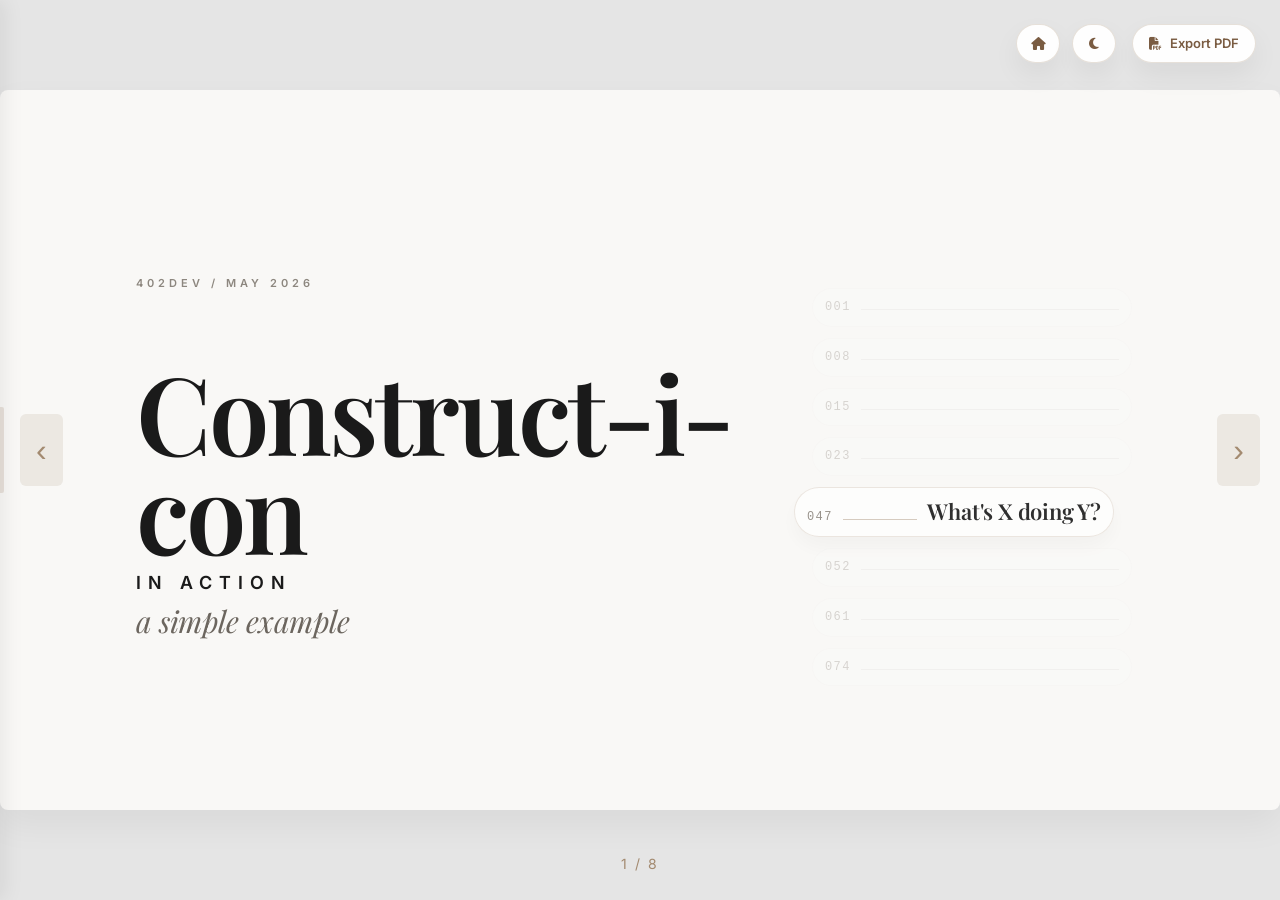
==== commit f756c326: "Implement code changes to enhance functionality and improve performance" ====
--- a/con-in-action.html
+++ b/con-in-action.html
@@ -16,88 +16,6 @@
     />
 
     <style>
-      :root {
-        --bg-main: #e5e5e5;
-        --bg-slide: #f9f8f6;
-        --bg-card: #ffffff;
-        --bg-card-accent: linear-gradient(145deg, #fdfcf9 0%, #f4ece2 100%);
-        --bg-concept-row: #f8f5ef;
-        --border-color: rgba(163, 138, 112, 0.18);
-        --text-primary: #1a1a1a;
-        --text-secondary: #4a4a4a;
-        --text-accent: #a38a70;
-        --text-accent-hover: #7a5c42;
-        --nav-btn-bg: rgba(163, 138, 112, 0.15);
-        --nav-btn-hover: rgba(163, 138, 112, 0.3);
-        --top-btn-bg: rgba(255, 255, 255, 0.94);
-        --top-btn-border: rgba(163, 138, 112, 0.26);
-        --top-btn-text: #7a5c42;
-        --shadow-color: rgba(0, 0, 0, 0.05);
-        --sidebar-bg: rgba(249, 248, 246, 0.98);
-        --chip-bg: rgba(255, 255, 255, 0.92);
-        --chip-border: rgba(163, 138, 112, 0.18);
-        --chip-text: #7a5c42;
-        --dialogue-shell-bg: linear-gradient(180deg, #fcfaf6 0%, #f3ede3 100%);
-        --dialogue-shell-border: rgba(163, 138, 112, 0.14);
-        --dialogue-turn-line-bg: rgba(255, 255, 255, 0.84);
-        --dialogue-turn-line-border: rgba(26, 26, 26, 0.05);
-        --dialogue-slot-dashed: rgba(163, 138, 112, 0.5);
-        --query-feature-box-bg: rgba(255, 255, 255, 0.58);
-        --query-feature-box-border: rgba(163, 138, 112, 0.16);
-        --query-feature-pill-bg: rgba(255, 255, 255, 0.92);
-        --query-feature-pill-text: #4f4538;
-        --query-feature-pill-key-bg: rgba(163, 138, 112, 0.1);
-        --query-result-card-bg: linear-gradient(145deg, #fdfcf9 0%, #efe5d7 100%);
-        --query-result-pill-bg: rgba(255, 255, 255, 0.9);
-        --query-result-pill-border: rgba(163, 138, 112, 0.18);
-        --query-result-pill-primary-bg: linear-gradient(145deg, #fdfcf9 0%, #efe5d7 100%);
-        --sidebar-handle-bg: rgba(163, 138, 112, 0.22);
-        --sidebar-count-bg: #f3f0ea;
-        --sidebar-count-text: #7a7a7a;
-        --sidebar-item-active-bg: rgba(163, 138, 112, 0.08);
-      }
-
-      body[data-theme="dark"] {
-        --bg-main: #0c1015;
-        --bg-slide: #141a22;
-        --bg-card: #1b232e;
-        --bg-card-accent: linear-gradient(145deg, #1b232e 0%, #232c3a 100%);
-        --bg-concept-row: #212a37;
-        --border-color: rgba(215, 196, 170, 0.18);
-        --text-primary: #e5dec9;
-        --text-secondary: #a9a295;
-        --text-accent: #c8b29a;
-        --text-accent-hover: #e5dec9;
-        --nav-btn-bg: rgba(215, 196, 170, 0.16);
-        --nav-btn-hover: rgba(215, 196, 170, 0.28);
-        --top-btn-bg: rgba(16, 21, 28, 0.92);
-        --top-btn-border: rgba(215, 196, 170, 0.22);
-        --top-btn-text: #f5e9db;
-        --shadow-color: rgba(0, 0, 0, 0.3);
-        --sidebar-bg: rgba(20, 25, 32, 0.98);
-        --chip-bg: rgba(20, 25, 32, 0.92);
-        --chip-border: rgba(215, 196, 170, 0.18);
-        --chip-text: #c8b29a;
-        --dialogue-shell-bg: linear-gradient(180deg, #1f2733 0%, #171d26 100%);
-        --dialogue-shell-border: rgba(215, 196, 170, 0.14);
-        --dialogue-turn-line-bg: rgba(20, 25, 32, 0.84);
-        --dialogue-turn-line-border: rgba(255, 255, 255, 0.05);
-        --dialogue-slot-dashed: rgba(215, 196, 170, 0.5);
-        --query-feature-box-bg: rgba(20, 25, 32, 0.58);
-        --query-feature-box-border: rgba(215, 196, 170, 0.16);
-        --query-feature-pill-bg: rgba(20, 25, 32, 0.92);
-        --query-feature-pill-text: #e5dec9;
-        --query-feature-pill-key-bg: rgba(215, 196, 170, 0.15);
-        --query-result-card-bg: linear-gradient(145deg, #1f2733 0%, #171d26 100%);
-        --query-result-pill-bg: rgba(20, 25, 32, 0.9);
-        --query-result-pill-border: rgba(215, 196, 170, 0.18);
-        --query-result-pill-primary-bg: linear-gradient(145deg, #1f2733 0%, #171d26 100%);
-        --sidebar-handle-bg: rgba(215, 196, 170, 0.22);
-        --sidebar-count-bg: #1f2733;
-        --sidebar-count-text: #c8b29a;
-        --sidebar-item-active-bg: rgba(215, 196, 170, 0.08);
-      }
-
       * {
         box-sizing: border-box;
       }
@@ -108,7 +26,7 @@
       }
 
       body {
-        background-color: var(--bg-main);
+        background-color: #e5e5e5;
         margin: 0;
         height: 100vh;
         display: flex;
@@ -130,9 +48,9 @@
         position: fixed;
         top: 50%;
         transform: translateY(-50%);
-        background: var(--nav-btn-bg);
+        background: rgba(163, 138, 112, 0.15);
         border: none;
-        color: var(--text-accent);
+        color: #a38a70;
         font-size: 32px;
         cursor: pointer;
         padding: 20px 16px;
@@ -140,12 +58,10 @@
         z-index: 100;
         line-height: 1;
         user-select: none;
-        transition: background 0.18s ease, color 0.18s ease;
       }
 
       .nav-btn:hover {
-        background: var(--nav-btn-hover);
-        color: var(--text-accent-hover);
+        background: rgba(163, 138, 112, 0.3);
       }
 
       .nav-btn.prev {
@@ -159,11 +75,11 @@
       .top-action-btn {
         align-items: center;
         appearance: none;
-        background: var(--top-btn-bg);
-        border: 1px solid var(--top-btn-border);
+        background: rgba(255, 255, 255, 0.94);
+        border: 1px solid rgba(163, 138, 112, 0.26);
         border-radius: 999px;
-        box-shadow: 0 12px 28px var(--shadow-color);
-        color: var(--top-btn-text);
+        box-shadow: 0 12px 28px rgba(0, 0, 0, 0.06);
+        color: #7a5c42;
         cursor: pointer;
         display: inline-flex;
         font-family: "Inter", sans-serif;
@@ -179,16 +95,15 @@
           transform 0.18s ease,
           box-shadow 0.18s ease,
           border-color 0.18s ease,
-          background 0.18s ease,
-          color 0.18s ease;
+          background 0.18s ease;
         user-select: none;
         z-index: 110;
       }
 
       .top-action-btn:hover {
-        background: var(--bg-card);
-        border-color: var(--text-accent);
-        box-shadow: 0 16px 32px var(--shadow-color);
+        background: #ffffff;
+        border-color: rgba(163, 138, 112, 0.38);
+        box-shadow: 0 16px 32px rgba(0, 0, 0, 0.08);
         transform: translateY(-1px);
       }
 
@@ -222,20 +137,17 @@
 
       .slide-container {
         align-items: center;
-        background-color: var(--bg-slide);
+        background-color: #f9f8f6;
         border-radius: 8px;
-        box-shadow: 0 15px 35px var(--shadow-color);
+        box-shadow: 0 15px 35px rgba(0, 0, 0, 0.05);
         flex-direction: column;
         height: 720px;
         justify-content: center;
         overflow: hidden;
         padding: 60px 80px;
         position: relative;
-        transform: scale(var(--global-slide-scale, 1));
-        transform-origin: center center;
         transition:
           box-shadow 0.24s ease,
-          transform 0.2s ease,
           filter 0.24s ease;
         width: 1280px;
       }
@@ -258,11 +170,10 @@
       .slide-container h1,
       .slide-container h2,
       .slide-container h3 {
-        color: var(--text-primary);
+        color: #1a1a1a;
         font-weight: 600;
         font-family: "Playfair Display", serif;
         margin: 0;
-        transition: color 0.24s ease;
       }
 
       .slide-container p,
@@ -270,10 +181,9 @@
       .slide-container .subtitle,
       .slide-container .number-label,
       .slide-container cite {
-        color: var(--text-secondary);
+        color: #4a4a4a;
         font-family: "Inter", sans-serif;
         font-weight: 300;
-        transition: color 0.24s ease;
       }
 
       .slide-container h1 {
@@ -307,7 +217,7 @@
         font-weight: 400;
         margin: 20px auto;
         font-size: 22px;
-        color: var(--text-accent);
+        color: #a38a70;
       }
 
       .slide-container .content-area {
@@ -329,11 +239,11 @@
       }
 
       .callout-box {
-        background-color: var(--bg-card);
-        border-left: 4px solid var(--text-accent);
+        background-color: #ffffff;
+        border-left: 4px solid #a38a70;
         padding: 36px 56px;
         width: 100%;
-        box-shadow: 0 10px 30px var(--shadow-color);
+        box-shadow: 0 10px 30px rgba(0, 0, 0, 0.03);
         border-radius: 0 8px 8px 0;
         position: relative;
       }
@@ -343,8 +253,8 @@
         top: -25px;
         left: 50px;
         font-size: 40px;
-        color: var(--border-color);
-        background: var(--bg-slide);
+        color: #e5e0d8;
+        background: #f9f8f6;
         padding: 0 10px;
       }
 
@@ -352,12 +262,12 @@
         background:
           radial-gradient(
             circle at top right,
-            rgba(255, 255, 255, 0.1) 0%,
+            rgba(255, 255, 255, 0.75) 0%,
             rgba(255, 255, 255, 0) 42%
           ),
           linear-gradient(
             180deg,
-            rgba(255, 255, 255, 0.05),
+            rgba(255, 255, 255, 0.28),
             rgba(249, 248, 246, 0)
           );
       }
@@ -384,7 +294,7 @@
 
       .feature-intro-header {
         align-items: stretch;
-        border-bottom: 1px solid var(--border-color);
+        border-bottom: 1px solid #e6dfd6;
         display: grid;
         gap: 14px;
         grid-template-columns: minmax(0, 1fr) 300px;
@@ -394,7 +304,7 @@
       }
 
       .feature-intro-eyebrow {
-        color: var(--feature-accent, var(--text-accent));
+        color: var(--feature-accent, #a38a70);
         font-family: "Inter", sans-serif;
         font-size: 10px;
         font-weight: 700;
@@ -404,7 +314,7 @@
       }
 
       .feature-intro-title {
-        color: var(--text-primary);
+        color: #171717;
         font-family: "Playfair Display", serif;
         font-size: 36px;
         font-weight: 600;
@@ -414,7 +324,7 @@
       }
 
       .feature-intro-lead {
-        color: var(--text-secondary);
+        color: #5f5953;
         font-family: "Inter", sans-serif;
         font-size: 16px;
         line-height: 1.4;
@@ -423,11 +333,15 @@
 
       .feature-intro-focus {
         align-self: stretch;
-        background: var(--bg-card-accent);
-        border: 1px solid var(--border-color);
+        background: linear-gradient(
+          180deg,
+          rgba(255, 255, 255, 0.96) 0%,
+          #f2ede6 100%
+        );
+        border: 1px solid rgba(26, 26, 26, 0.06);
         border-radius: 15px;
-        border-top: 3px solid var(--feature-accent, var(--text-accent));
-        box-shadow: 0 10px 24px var(--shadow-color);
+        border-top: 3px solid var(--feature-accent, #a38a70);
+        box-shadow: 0 10px 24px rgba(0, 0, 0, 0.04);
         display: flex;
         flex-direction: column;
         gap: 6px;
@@ -437,7 +351,7 @@
       }
 
       .feature-intro-focus-label {
-        color: var(--feature-accent, var(--text-accent));
+        color: var(--feature-accent, #a38a70);
         font-family: "Inter", sans-serif;
         font-size: 9px;
         font-weight: 700;
@@ -446,7 +360,7 @@
       }
 
       .feature-intro-focus-text {
-        color: var(--text-primary);
+        color: #1f1f1f;
         font-family: "Playfair Display", serif;
         font-size: 24px;
         line-height: 1.08;
@@ -467,7 +381,7 @@
       }
 
       .feature-intro-grid > div:first-child {
-        border: 1px solid var(--border-color);
+        border: 1px solid rgba(26, 26, 26, 0.05);
         border-radius: 16px;
         display: grid !important;
         gap: 10px 14px !important;
@@ -479,7 +393,7 @@
       }
 
       .feature-intro-grid > div:first-child::before {
-        background: var(--feature-accent, var(--text-accent));
+        background: var(--feature-accent, #a38a70);
         content: "";
         inset: 0 auto 0 0;
         position: absolute;
@@ -527,7 +441,7 @@
         font-weight: 600;
         letter-spacing: 3px;
         text-transform: uppercase;
-        color: var(--text-accent);
+        color: #a38a70;
         margin-bottom: 22px;
       }
 
@@ -536,14 +450,14 @@
         font-size: 84px;
         line-height: 0.95;
         letter-spacing: -2px;
-        color: var(--text-primary);
+        color: #1a1a1a;
         margin: 0 0 26px 0;
       }
 
       .template-cover-rule {
         width: 60px;
         height: 2px;
-        background: var(--text-accent);
+        background: #a38a70;
         margin: 0 0 22px 0;
       }
 
@@ -551,7 +465,7 @@
         font-family: "Playfair Display", serif;
         font-style: italic;
         font-size: 28px;
-        color: var(--text-secondary);
+        color: #7a7a7a;
         margin: 0 0 28px 0;
       }
 
@@ -564,29 +478,21 @@
       }
 
       .template-chip {
-        background: var(--chip-bg);
-        border: 1px solid var(--chip-border);
+        background: rgba(255, 255, 255, 0.92);
+        border: 1px solid rgba(163, 138, 112, 0.18);
         border-radius: 999px;
-        color: var(--chip-text);
+        color: #7a5c42;
         font-family: "Inter", sans-serif;
         font-size: 13px;
         font-weight: 500;
         padding: 9px 14px;
-        transition: transform 0.2s ease, background 0.2s ease, border-color 0.2s ease, color 0.2s ease;
-      }
-
-      .template-chip:hover {
-        transform: translateY(-2px);
-        background: var(--bg-card);
-        border-color: var(--text-accent);
-        color: var(--text-accent-hover);
       }
 
       .template-cover-meta {
         font-family: "Inter", sans-serif;
         font-size: 16px;
         font-weight: 300;
-        color: var(--text-accent);
+        color: #a38a70;
         letter-spacing: 1px;
       }
 
@@ -687,8 +593,8 @@
 
       .constructicon-marker {
         align-items: baseline;
-        background: rgba(255, 255, 255, 0.05);
-        border: 1px solid var(--border-color);
+        background: rgba(255, 255, 255, 0.34);
+        border: 1px solid rgba(26, 26, 26, 0.04);
         border-radius: 999px;
         display: flex;
         gap: 10px;
@@ -699,15 +605,15 @@
       }
 
       .constructicon-marker.active {
-        background: var(--bg-card);
-        border-color: var(--text-accent);
-        box-shadow: 0 10px 24px var(--shadow-color);
+        background: rgba(255, 255, 255, 0.78);
+        border-color: rgba(163, 138, 112, 0.22);
+        box-shadow: 0 10px 24px rgba(0, 0, 0, 0.04);
         opacity: 0.9;
         transform: translateX(-18px);
       }
 
       .constructicon-marker-id {
-        color: var(--text-secondary);
+        color: #8d877f;
         flex-shrink: 0;
         font-family: ui-monospace, SFMono-Regular, Menlo, Monaco, Consolas, "Liberation Mono", monospace;
         font-size: 12px;
@@ -717,7 +623,7 @@
       }
 
       .constructicon-marker-line {
-        background: var(--border-color);
+        background: rgba(26, 26, 26, 0.12);
         flex: 1;
         height: 1px;
         min-width: 0;
@@ -725,11 +631,11 @@
       }
 
       .constructicon-marker.active .constructicon-marker-line {
-        background: var(--text-accent);
+        background: rgba(163, 138, 112, 0.48);
       }
 
       .constructicon-marker-name {
-        color: var(--text-primary);
+        color: #1a1a1a;
         font-family: "Playfair Display", serif;
         font-size: 22px;
         font-weight: 600;
@@ -738,13 +644,13 @@
       }
 
       .example-sentence {
-        color: var(--text-primary);
+        color: #1a1a1a;
         font-size: 26px;
         line-height: 1.45;
       }
 
       .example-sentence strong {
-        color: var(--text-accent);
+        color: #6b4f35;
         font-weight: 600;
       }
 
@@ -755,23 +661,16 @@
       }
 
       .concept-map-row {
-        background: var(--bg-concept-row);
+        background: #f8f5ef;
         border-radius: 12px;
         display: flex;
         flex-direction: column;
         gap: 6px;
         padding: 18px 18px 16px;
-        transition: transform 0.2s ease, background-color 0.2s ease;
-      }
-
-      .concept-map-row:hover {
-        transform: translateX(4px);
-        background: var(--bg-card);
-        box-shadow: 0 4px 12px var(--shadow-color);
       }
 
       .concept-map-label {
-        color: var(--text-accent);
+        color: #a38a70;
         font-family: "Inter", sans-serif;
         font-size: 11px;
         font-weight: 700;
@@ -780,7 +679,7 @@
       }
 
       .concept-map-copy {
-        color: var(--text-primary);
+        color: #1a1a1a;
         font-family: "Inter", sans-serif;
         font-size: 18px;
         line-height: 1.45;
@@ -799,7 +698,7 @@
         position: relative;
         padding-left: 24px;
         font-size: 20px;
-        color: var(--text-secondary);
+        color: #4a4a4a;
         line-height: 1.5;
       }
 
@@ -811,7 +710,7 @@
         width: 6px;
         height: 6px;
         border-radius: 50%;
-        background: var(--text-accent);
+        background: #a38a70;
       }
 
       .template-note-list.compact {
@@ -829,24 +728,18 @@
       }
 
       .template-card {
-        background: var(--bg-card);
+        background: #ffffff;
         border-radius: 12px;
-        box-shadow: 0 10px 30px var(--shadow-color);
+        box-shadow: 0 10px 30px rgba(0, 0, 0, 0.03);
         padding: 28px 30px;
         display: flex;
         flex-direction: column;
         gap: 14px;
-        transition: transform 0.2s ease, box-shadow 0.2s ease;
-      }
-
-      .template-card:hover {
-        transform: translateY(-2px);
-        box-shadow: 0 15px 35px var(--shadow-color);
       }
 
       .template-card-accent {
-        border-top: 4px solid var(--text-accent);
-        background: var(--bg-card-accent);
+        border-top: 4px solid #a38a70;
+        background: linear-gradient(145deg, #fdfcf9 0%, #f4ece2 100%);
       }
 
       .template-kicker {
@@ -855,7 +748,7 @@
         font-weight: 700;
         letter-spacing: 2.2px;
         text-transform: uppercase;
-        color: var(--text-accent);
+        color: #a38a70;
       }
 
       .template-heading {
@@ -871,6 +764,169 @@
         font-size: 18px;
         line-height: 1.55;
         color: #4a4a4a;
+        margin: 0;
+      }
+
+      .workflow-slide {
+        align-items: stretch;
+        justify-content: flex-start;
+        padding: 42px 52px 44px;
+      }
+
+      .workflow-slide::before {
+        background:
+          radial-gradient(
+            circle at 10% 18%,
+            rgba(163, 138, 112, 0.12) 0%,
+            rgba(163, 138, 112, 0) 46%
+          ),
+          radial-gradient(
+            circle at 88% 14%,
+            rgba(163, 138, 112, 0.09) 0%,
+            rgba(163, 138, 112, 0) 44%
+          );
+      }
+
+      .workflow-slide .slide-title {
+        margin-bottom: 16px;
+      }
+
+      .workflow-kicker {
+        color: #8d877f;
+        font-family: "Inter", sans-serif;
+        font-size: 11px;
+        font-weight: 700;
+        letter-spacing: 2.2px;
+        margin-bottom: 18px;
+        text-transform: uppercase;
+      }
+
+      .workflow-line {
+        align-items: stretch;
+        display: grid;
+        gap: 10px;
+        grid-template-columns: minmax(0, 1fr) 28px minmax(0, 1fr) 28px minmax(0, 1fr) 28px minmax(0, 1fr);
+        position: relative;
+        width: 100%;
+      }
+
+      .workflow-line.focus-pair::before {
+        background: linear-gradient(
+          180deg,
+          rgba(255, 255, 255, 0.88) 0%,
+          rgba(245, 236, 225, 0.48) 100%
+        );
+        border: 2px dashed rgba(122, 92, 66, 0.62);
+        border-radius: 16px;
+        box-shadow:
+          0 1px 0 rgba(255, 255, 255, 0.85) inset,
+          0 -10px 20px rgba(122, 92, 66, 0.05) inset,
+          0 14px 26px rgba(0, 0, 0, 0.06);
+        content: "";
+        height: calc(100% + 14px);
+        left: -8px;
+        pointer-events: none;
+        position: absolute;
+        top: -7px;
+        width: calc(50% - 16px);
+      }
+
+      .workflow-line.focus-pair::after {
+        content: "";
+        display: none;
+      }
+
+      .workflow-step {
+        background: rgba(255, 255, 255, 0.9);
+        border: 1px solid rgba(163, 138, 112, 0.16);
+        border-radius: 14px;
+        box-shadow: 0 10px 24px rgba(0, 0, 0, 0.03);
+        display: flex;
+        flex-direction: column;
+        gap: 10px;
+        justify-content: center;
+        min-height: 148px;
+        padding: 16px 14px;
+        position: relative;
+        text-align: center;
+      }
+
+      .workflow-step-tag {
+        align-self: center;
+        background: rgba(163, 138, 112, 0.11);
+        border: 1px solid rgba(163, 138, 112, 0.2);
+        border-radius: 999px;
+        color: #7a5c42;
+        font-family: "Inter", sans-serif;
+        font-size: 10px;
+        font-weight: 700;
+        letter-spacing: 1.8px;
+        padding: 6px 10px;
+        text-transform: uppercase;
+      }
+
+      .workflow-step-title {
+        color: #1a1a1a;
+        font-family: "Playfair Display", serif;
+        font-size: 25px;
+        letter-spacing: -0.6px;
+        line-height: 1.05;
+        margin: 0;
+      }
+
+      .workflow-arrow {
+        align-items: center;
+        color: #8d877f;
+        display: flex;
+        font-family: "Inter", sans-serif;
+        font-size: 24px;
+        font-weight: 500;
+        justify-content: center;
+      }
+
+      .workflow-branches {
+        display: grid;
+        gap: 14px;
+        grid-template-columns: minmax(0, 1fr) minmax(0, 1fr);
+        margin-top: 20px;
+        width: 100%;
+      }
+
+      .workflow-branch {
+        background: linear-gradient(145deg, #fdfcf9 0%, #efe5d7 100%);
+        border: 1px solid rgba(163, 138, 112, 0.2);
+        border-radius: 14px;
+        display: flex;
+        flex-direction: column;
+        gap: 8px;
+        min-height: 130px;
+        padding: 16px 18px;
+      }
+
+      .workflow-branch-label {
+        color: #8d877f;
+        font-family: "Inter", sans-serif;
+        font-size: 10px;
+        font-weight: 700;
+        letter-spacing: 2px;
+        text-transform: uppercase;
+      }
+
+      .workflow-branch-title {
+        color: #1a1a1a;
+        font-family: "Playfair Display", serif;
+        font-size: 30px;
+        letter-spacing: -0.9px;
+        line-height: 1.04;
+        margin: 0;
+      }
+
+      .workflow-branch-from {
+        color: #5b564f;
+        font-family: "Inter", sans-serif;
+        font-size: 14px;
+        font-weight: 500;
+        letter-spacing: 0.2px;
         margin: 0;
       }
 
@@ -951,8 +1007,8 @@
       }
 
       .construct-dialogue-shell {
-        background: var(--dialogue-shell-bg);
-        border: 1px solid var(--dialogue-shell-border);
+        background: linear-gradient(180deg, #fcfaf6 0%, #f3ede3 100%);
+        border: 1px solid rgba(163, 138, 112, 0.14);
         border-radius: 16px;
         display: flex;
         flex-direction: column;
@@ -961,7 +1017,7 @@
       }
 
       .construct-dialogue-lang {
-        color: var(--text-secondary);
+        color: #8d877f;
         font-family: "Inter", sans-serif;
         font-size: 11px;
         font-weight: 700;
@@ -977,7 +1033,7 @@
       }
 
       .construct-turn-speaker {
-        color: var(--text-secondary);
+        color: #8d877f;
         font-family: "Inter", sans-serif;
         font-size: 11px;
         font-weight: 700;
@@ -988,22 +1044,21 @@
       }
 
       .construct-turn-line {
-        background: var(--dialogue-turn-line-bg);
-        border: 1px solid var(--dialogue-turn-line-border);
+        background: rgba(255, 255, 255, 0.84);
+        border: 1px solid rgba(26, 26, 26, 0.05);
         border-radius: 14px;
-        color: var(--text-primary);
+        color: #1a1a1a;
         font-family: "Playfair Display", serif;
         font-size: 26px;
         line-height: 1.16;
         margin: 0;
         padding: 16px 18px;
-        transition: transform 0.25s ease, opacity 0.25s ease;
       }
 
       .construct-turn-slot {
         align-items: center;
-        background: rgba(255, 255, 255, 0.05);
-        border: 1.5px dashed var(--dialogue-slot-dashed);
+        background: rgba(255, 255, 255, 0.42);
+        border: 1.5px dashed rgba(163, 138, 112, 0.5);
         border-radius: 14px;
         display: flex;
         gap: 14px;
@@ -1012,10 +1067,10 @@
       }
 
       .construct-slot-tag {
-        background: var(--chip-bg);
-        border: 1px solid var(--chip-border);
+        background: rgba(163, 138, 112, 0.12);
+        border: 1px solid rgba(163, 138, 112, 0.18);
         border-radius: 999px;
-        color: var(--chip-text);
+        color: #7a5c42;
         flex-shrink: 0;
         font-family: ui-monospace, SFMono-Regular, Menlo, Monaco, Consolas, "Liberation Mono", monospace;
         font-size: 15px;
@@ -1025,7 +1080,7 @@
       }
 
       .construct-slot-copy {
-        color: var(--text-secondary);
+        color: #5c564f;
         font-family: "Inter", sans-serif;
         font-size: 15px;
         line-height: 1.38;
@@ -1044,8 +1099,8 @@
       }
 
       .construct-definition {
-        border-left: 3px solid var(--dialogue-slot-dashed);
-        color: var(--text-secondary);
+        border-left: 3px solid rgba(163, 138, 112, 0.52);
+        color: #3d3934;
         font-family: "Playfair Display", serif;
         font-size: 20px;
         line-height: 1.22;
@@ -1054,11 +1109,11 @@
       }
 
       .construct-question-hero {
-        background: var(--dialogue-shell-bg);
-        border: 1px solid var(--dialogue-shell-border);
-        border-top: 4px solid var(--text-accent);
+        background: linear-gradient(180deg, #fbf8f2 0%, #efe6d9 100%);
+        border: 1px solid rgba(163, 138, 112, 0.18);
+        border-top: 4px solid #a38a70;
         border-radius: 18px;
-        box-shadow: 0 12px 28px var(--shadow-color);
+        box-shadow: 0 12px 28px rgba(0, 0, 0, 0.04);
         display: flex;
         flex-direction: column;
         gap: 10px;
@@ -1066,7 +1121,7 @@
       }
 
       .construct-question-kicker {
-        color: var(--text-secondary);
+        color: #8d877f;
         font-family: "Inter", sans-serif;
         font-size: 11px;
         font-weight: 700;
@@ -1075,7 +1130,7 @@
       }
 
       .construct-question {
-        color: var(--text-primary);
+        color: #1a1a1a;
         font-family: "Playfair Display", serif;
         font-size: 40px;
         letter-spacing: -1.2px;
@@ -1084,7 +1139,7 @@
       }
 
       .construct-question-note {
-        color: var(--text-secondary);
+        color: #5b564f;
         font-family: "Inter", sans-serif;
         font-size: 16px;
         line-height: 1.46;
@@ -1108,7 +1163,7 @@
       }
 
       .route-context-copy {
-        color: var(--text-primary);
+        color: #3f3a35;
         font-family: "Playfair Display", serif;
         font-size: 24px;
         letter-spacing: -0.4px;
@@ -1135,10 +1190,10 @@
 
       .route-choice-badge {
         align-self: flex-start;
-        background: var(--chip-bg);
-        border: 1px solid var(--chip-border);
+        background: rgba(163, 138, 112, 0.12);
+        border: 1px solid rgba(163, 138, 112, 0.2);
         border-radius: 999px;
-        color: var(--chip-text);
+        color: #7a5c42;
         font-family: "Inter", sans-serif;
         font-size: 10px;
         font-weight: 700;
@@ -1148,8 +1203,8 @@
       }
 
       .route-card-selected {
-        background: var(--bg-card-accent);
-        border-top: 4px solid var(--text-accent);
+        background: linear-gradient(145deg, #fdfcf9 0%, #efe5d7 100%);
+        border-top: 4px solid #a38a70;
       }
 
       .route-card .concept-map {
@@ -1262,12 +1317,12 @@
       }
 
       .query-feature-row + .query-feature-row {
-        border-top: 1px dashed var(--border-color);
+        border-top: 1px dashed rgba(163, 138, 112, 0.22);
         padding-top: 6px;
       }
 
       .query-feature-label {
-        color: var(--text-secondary);
+        color: #5b564f;
         font-family: "Inter", sans-serif;
         font-size: 12px;
         font-weight: 600;
@@ -1281,30 +1336,24 @@
       }
 
       .query-feature-pill {
-        background: var(--query-feature-pill-bg);
-        border: 1px solid var(--chip-border);
+        background: rgba(255, 255, 255, 0.92);
+        border: 1px solid rgba(163, 138, 112, 0.18);
         border-radius: 999px;
-        color: var(--query-feature-pill-text);
+        color: #4f4538;
         font-family: ui-monospace, SFMono-Regular, Menlo, Monaco, Consolas, "Liberation Mono", monospace;
         font-size: 11px;
         line-height: 1;
         padding: 6px 8px;
-        transition: background 0.2s, border-color 0.2s;
-        cursor: pointer;
-      }
-
-      .query-feature-pill:hover {
-        border-color: var(--text-accent);
       }
 
       .query-feature-pill.key {
-        background: var(--query-feature-pill-key-bg);
-        color: var(--chip-text);
+        background: rgba(163, 138, 112, 0.1);
+        color: #7a5c42;
       }
 
       .query-result-card {
-        background: var(--query-result-card-bg);
-        border: 1px solid var(--chip-border);
+        background: linear-gradient(145deg, #fdfcf9 0%, #efe5d7 100%);
+        border: 1px solid rgba(163, 138, 112, 0.18);
         border-radius: 14px;
         gap: 6px;
         margin-top: 6px;
@@ -1318,26 +1367,20 @@
       }
 
       .query-result-pill {
-        background: var(--query-result-pill-bg);
-        border: 1px solid var(--query-result-pill-border);
+        background: rgba(255, 255, 255, 0.9);
+        border: 1px solid rgba(163, 138, 112, 0.18);
         border-radius: 999px;
-        color: var(--text-primary);
+        color: #1f1f1f;
         font-family: "Playfair Display", serif;
         font-size: 18px;
         line-height: 1;
         padding: 8px 11px;
-        transition: transform 0.2s ease, box-shadow 0.2s ease;
-      }
-
-      .query-result-pill:hover {
-        transform: translateY(-1px);
-        box-shadow: 0 4px 10px var(--shadow-color);
       }
 
       .query-result-pill.primary {
-        background: var(--query-result-pill-primary-bg);
-        border-color: var(--text-accent);
-        box-shadow: 0 10px 24px var(--shadow-color);
+        background: linear-gradient(145deg, #fdfcf9 0%, #efe5d7 100%);
+        border-color: rgba(163, 138, 112, 0.34);
+        box-shadow: 0 10px 24px rgba(0, 0, 0, 0.04);
       }
 
       .sidebar-nav {
@@ -1359,19 +1402,19 @@
       }
 
       .sidebar-content {
-        background: var(--sidebar-bg);
+        background: rgba(249, 248, 246, 0.98);
         backdrop-filter: blur(10px);
         -webkit-backdrop-filter: blur(10px);
         flex: 1;
         overflow-y: auto;
         overflow-x: hidden;
         padding: 18px 0 22px;
-        box-shadow: 4px 0 20px var(--shadow-color);
+        box-shadow: 4px 0 20px rgba(0, 0, 0, 0.07);
         display: flex;
         flex-direction: column;
         transition:
           box-shadow 0.24s ease,
-          background-color 0.24s ease;
+          filter 0.24s ease;
       }
 
       .sidebar-content::-webkit-scrollbar {
@@ -1383,14 +1426,14 @@
       }
 
       .sidebar-content::-webkit-scrollbar-thumb {
-        background: var(--border-color);
+        background: #d4ccbf;
         border-radius: 2px;
       }
 
       .sidebar-top {
         padding: 0 18px 18px;
         margin-bottom: 10px;
-        border-bottom: 1px solid var(--border-color);
+        border-bottom: 1px solid #f0eee9;
         display: flex;
         flex-direction: column;
         gap: 10px;
@@ -1409,13 +1452,13 @@
         font-weight: 600;
         letter-spacing: 4px;
         text-transform: uppercase;
-        color: var(--text-accent);
+        color: #a38a70;
       }
 
       .sidebar-pin-btn {
         border: none;
         background: transparent;
-        color: var(--text-accent);
+        color: #a38a70;
         width: 30px;
         height: 30px;
         border-radius: 50%;
@@ -1431,8 +1474,8 @@
 
       .sidebar-pin-btn:hover,
       .sidebar-pin-btn.active {
-        background: var(--sidebar-item-active-bg);
-        color: var(--text-accent-hover);
+        background: rgba(163, 138, 112, 0.12);
+        color: #7a5c42;
       }
 
       .sidebar-pin-btn.active i {
@@ -1445,14 +1488,14 @@
         font-weight: 600;
         letter-spacing: 2px;
         text-transform: uppercase;
-        color: var(--text-accent);
+        color: #a38a70;
       }
 
       .sidebar-current-title {
         font-family: "Playfair Display", serif;
         font-size: 20px;
         line-height: 1.3;
-        color: var(--text-primary);
+        color: #1a1a1a;
       }
 
       .sidebar-handle {
@@ -1473,14 +1516,14 @@
         transform: translateY(-50%);
         width: 4px;
         height: 86px;
-        background: var(--sidebar-handle-bg);
+        background: rgba(163, 138, 112, 0.22);
         border-radius: 0 2px 2px 0;
         transition: background 0.2s;
       }
 
       .sidebar-nav:hover .sidebar-handle::before,
       .sidebar-nav.pinned .sidebar-handle::before {
-        background: var(--text-accent);
+        background: rgba(163, 138, 112, 0.5);
       }
 
       .sidebar-section {
@@ -1626,27 +1669,27 @@
         width: 4px;
         height: 4px;
         border-radius: 50%;
-        background: var(--border-color);
+        background: #d4ccbf;
         transition: background 0.15s;
       }
 
       .sidebar-item:hover {
-        color: var(--text-primary);
-        background: var(--sidebar-item-active-bg);
+        color: #1a1a1a;
+        background: rgba(163, 138, 112, 0.06);
       }
 
       .sidebar-item:hover::before {
-        background: var(--text-accent);
+        background: #a38a70;
       }
 
       .sidebar-item.active {
-        color: var(--text-accent);
+        color: #a38a70;
         font-weight: 500;
-        background: var(--sidebar-item-active-bg);
+        background: rgba(163, 138, 112, 0.08);
       }
 
       .sidebar-item.active::before {
-        background: var(--text-accent);
+        background: #a38a70;
         width: 5px;
         height: 5px;
       }
@@ -1658,21 +1701,103 @@
         transform: translateX(-50%);
         font-family: "Inter", sans-serif;
         font-size: 14px;
-        font-weight: 500;
-        color: var(--text-accent);
-        background: var(--bg-card);
-        border: 1px solid var(--border-color);
-        box-shadow: 0 8px 24px var(--shadow-color);
-        padding: 8px 16px;
-        border-radius: 999px;
+        font-weight: 400;
+        color: #a38a70;
         letter-spacing: 2px;
         z-index: 100;
         user-select: none;
-        transition: background-color 0.24s ease, border-color 0.24s ease, color 0.24s ease, box-shadow 0.24s ease;
+      }
+
+      body.pdf-exporting {
+        align-items: flex-start;
+        background: #ffffff;
+        display: block;
+        height: auto;
+        justify-content: flex-start;
+        overflow: visible;
+        padding: 0.35in 0;
+      }
+
+      body.pdf-exporting .slide-container {
+        box-shadow: none;
+        break-after: page;
+        display: flex !important;
+        margin: 0 auto 0.35in;
+        page-break-after: always;
+        print-color-adjust: exact;
+        -webkit-print-color-adjust: exact;
+      }
+
+      body.pdf-exporting .slide-container.last-slide {
+        break-after: auto;
+        margin-bottom: 0;
+        page-break-after: auto;
+      }
+
+      body.pdf-exporting .sidebar-nav,
+      body.pdf-exporting .nav-btn,
+      body.pdf-exporting .slide-counter,
+      body.pdf-exporting .top-action-btn {
+        display: none !important;
+      }
+
+      body[data-theme="dark"] {
+        background-color: #11161c;
+      }
+
+      body[data-theme="dark"] .nav-btn {
+        background: rgba(215, 196, 170, 0.16);
+        color: #d7c4aa;
+      }
+
+      body[data-theme="dark"] .nav-btn:hover {
+        background: rgba(215, 196, 170, 0.28);
+      }
+
+      body[data-theme="dark"] .top-action-btn {
+        background: rgba(16, 21, 28, 0.92);
+        border-color: rgba(215, 196, 170, 0.22);
+        box-shadow: 0 16px 34px rgba(0, 0, 0, 0.32);
+        color: #f5e9db;
+      }
+
+      body[data-theme="dark"] .top-action-btn:hover {
+        background: rgba(24, 30, 39, 0.96);
+        border-color: rgba(215, 196, 170, 0.38);
+        box-shadow: 0 20px 40px rgba(0, 0, 0, 0.38);
       }
 
       body[data-theme="dark"] .slide-container {
-        box-shadow: 0 22px 56px var(--shadow-color);
+        box-shadow: 0 22px 56px rgba(0, 0, 0, 0.34);
+        filter: invert(1) hue-rotate(180deg);
+      }
+
+      body[data-theme="dark"] .slide-container.theme-preserve-dark {
+        filter: none;
+      }
+
+      body[data-theme="dark"] .slide-container img,
+      body[data-theme="dark"] .slide-container video,
+      body[data-theme="dark"] .slide-container canvas,
+      body[data-theme="dark"] .slide-container iframe,
+      body[data-theme="dark"] .slide-container svg image {
+        filter: invert(1) hue-rotate(180deg);
+      }
+
+      body[data-theme="dark"] .sidebar-content {
+        box-shadow: 4px 0 24px rgba(0, 0, 0, 0.28);
+        filter: invert(1) hue-rotate(180deg);
+      }
+
+      body[data-theme="dark"] .sidebar-handle::before {
+        background: rgba(215, 196, 170, 0.22);
+      }
+
+      body[data-theme="dark"] .slide-counter {
+        background: rgba(16, 21, 28, 0.78);
+        border: 1px solid rgba(215, 196, 170, 0.2);
+        box-shadow: 0 14px 30px rgba(0, 0, 0, 0.28);
+        color: #f5e9db;
       }
 
       @page {
@@ -1724,18 +1849,6 @@
           min-height: auto;
         }
       }
-
-      @keyframes slide-in-up {
-        from {
-          opacity: 0;
-          transform: translateY(12px);
-        }
-        to {
-          opacity: 1;
-          transform: translateY(0);
-        }
-      }
-
     </style>
   </head>
   <body>
@@ -1789,7 +1902,7 @@
               onclick="goToSlide(1)"
               type="button"
             >
-                Start with the learner
+              Workflow
             </button>
             <button
               class="sidebar-item"
@@ -1949,53 +2062,51 @@
       </div>
     </div>
 
-    <div class="slide-container" id="slide1">
-      <h2 class="slide-title">Start with the learner</h2>
+    <div class="slide-container workflow-slide" id="slide1">
+      <h2 class="slide-title">Workflow</h2>
       <div class="content-area" style="align-items: stretch; justify-content: flex-start">
-        <div class="two-column template-grid learner-entry-grid">
-          <div class="template-card template-card-accent learner-profile-card">
-            <div style="display: flex; gap: 28px; align-items: flex-start;">
-              <div style="flex: 1;">
-                <div class="template-kicker">Learner First</div>
-                <div class="learner-profile-id">Case 001</div>
-                <h3 class="learner-profile-name">Pejman</h3>
-                <p class="learner-profile-lead" style="margin-top: 14px;">
-                  He is not learning German for work yet. He wants it so life in Switzerland feels less foreign and more shared.
-                </p>
-              </div>
-              <img src="pejman_avatar.png" alt="Pejman" style="width: 140px; height: 140px; border-radius: 50%; border: 3px solid var(--text-accent); box-shadow: 0 8px 24px var(--shadow-color); background: var(--bg-concept-row); flex-shrink: 0;" />
-            </div>
-
-            <div class="template-chip-row learner-chip-row">
-              <span class="template-chip">Switzerland</span>
-              <span class="template-chip">German</span>
-              <span class="template-chip">social integration</span>
-              <span class="template-chip">absolute beginner</span>
-              <span class="template-chip">Persian / Farsi</span>
-            </div>
-          </div>
-
-          <div class="template-card learner-conditions-card">
-            <div class="template-kicker">Starting Conditions</div>
-            <div class="concept-map learner-context-map">
-              <div class="concept-map-row">
-                <span class="concept-map-label">01 Setting</span>
-                <span class="concept-map-copy">Pejman lives in Switzerland.</span>
-              </div>
-              <div class="concept-map-row">
-                <span class="concept-map-label">02 Immediate Aim</span>
-                <span class="concept-map-copy">He wants German for better integration into the society around him, not for work yet.</span>
-              </div>
-              <div class="concept-map-row">
-                <span class="concept-map-label">03 Starting Level</span>
-                <span class="concept-map-copy">He is an absolute beginner.</span>
-              </div>
-              <div class="concept-map-row">
-                <span class="concept-map-label">04 Linguistic Base</span>
-                <span class="concept-map-copy">His first language is Persian, or Farsi.</span>
-              </div>
-            </div>
-          </div>
+        <div class="workflow-kicker">One flow, two feedback loops</div>
+
+        <div class="workflow-line focus-pair" aria-label="Construct-i-con workflow">
+          <article class="workflow-step">
+            <div class="workflow-step-tag">Start</div>
+            <h3 class="workflow-step-title">Learner + Recommender</h3>
+          </article>
+
+          <div class="workflow-arrow" aria-hidden="true">→</div>
+
+          <article class="workflow-step">
+            <div class="workflow-step-tag">Output</div>
+            <h3 class="workflow-step-title">Constructions to Notice</h3>
+          </article>
+
+          <div class="workflow-arrow" aria-hidden="true">→</div>
+
+          <article class="workflow-step">
+            <div class="workflow-step-tag">Module</div>
+            <h3 class="workflow-step-title">Content Curation</h3>
+          </article>
+
+          <div class="workflow-arrow" aria-hidden="true">→</div>
+
+          <article class="workflow-step">
+            <div class="workflow-step-tag">Module</div>
+            <h3 class="workflow-step-title">Pedagogy Unit</h3>
+          </article>
+        </div>
+
+        <div class="workflow-branches">
+          <article class="workflow-branch">
+            <div class="workflow-branch-label">Informs</div>
+            <h3 class="workflow-branch-title">Monitoring Unit</h3>
+            <p class="workflow-branch-from">from Pedagogy Unit</p>
+          </article>
+
+          <article class="workflow-branch">
+            <div class="workflow-branch-label">Updates</div>
+            <h3 class="workflow-branch-title">Dynamic Internal Construct-i-con</h3>
+            <p class="workflow-branch-from">from Pedagogy Unit</p>
+          </article>
         </div>
       </div>
     </div>
@@ -2062,7 +2173,7 @@
 
               <div class="construct-turn">
                 <div class="construct-turn-speaker">Learner</div>
-                <div class="construct-turn-slot">
+                <div class="construct-turn-slot" aria-label="Missing learner construct slot 1">
                   <span class="construct-slot-tag">[CNT]</span>
                   <span class="construct-slot-copy">A construct must be placed here.</span>
                 </div>
@@ -2075,7 +2186,7 @@
 
               <div class="construct-turn">
                 <div class="construct-turn-speaker">Learner</div>
-                <div class="construct-turn-slot">
+                <div class="construct-turn-slot" aria-label="Missing learner construct slot 2">
                   <span class="construct-slot-tag">[CNT]</span>
                   <span class="construct-slot-copy">Another construct must be placed here.</span>
                 </div>
@@ -2370,7 +2481,7 @@
     <div class="slide-container" id="slide7">
       <h2 class="slide-title">Some challenges worth keeping in mind.</h2>
       <div class="content-area" style="align-items: stretch; justify-content: flex-start">
-        <div class="template-grid" style="display: grid; grid-template-columns: 1fr 1fr; gap: 24px; width: 100%; align-items: stretch;">
+        <div class="two-column template-grid">
           <div class="template-card template-card-accent">
             <div class="template-kicker">Coverage</div>
             <div class="concept-map">
@@ -2390,24 +2501,14 @@
               </div>
             </div>
           </div>
-
-          <div class="template-card" style="grid-column: 1 / span 2; width: 100%; max-width: 680px; justify-self: center; background: rgba(255, 255, 255, 0.03); border: 1.5px dashed var(--dialogue-slot-dashed); margin-top: 12px; padding: 24px;">
-            <div class="template-kicker">Interactive Blackboard</div>
-            <h3 class="template-heading" style="font-size: 24px; color: var(--text-accent); margin-bottom: 12px;">Other challenges?</h3>
-            <div style="display: flex; gap: 12px; margin-bottom: 16px;">
-              <input type="text" id="blackboard-input" placeholder="Type a challenge (e.g. Switzerland dialects, Pronunciation mapping...)" style="flex: 1; background: var(--bg-concept-row); border: 1px solid var(--border-color); color: var(--text-primary); border-radius: 8px; padding: 10px 14px; font-family: 'Inter', sans-serif; font-size: 14px; outline: none; transition: border-color 0.2s;" onkeydown="if(event.key === 'Enter') addBlackboardChallenge()" />
-              <button onclick="addBlackboardChallenge()" style="background: var(--text-accent); border: none; color: var(--bg-slide); border-radius: 8px; padding: 10px 18px; font-family: 'Inter', sans-serif; font-size: 14px; font-weight: 600; cursor: pointer; transition: background 0.2s ease;">Add Tag</button>
-            </div>
-            <div id="blackboard-tags-container" style="display: flex; flex-wrap: wrap; gap: 10px; justify-content: center; align-content: center; min-height: 60px; width: 100%;">
-              <span style="font-family: ui-monospace, SFMono-Regular, Menlo, Monaco, Consolas, 'Liberation Mono', monospace; font-size: 24px; opacity: 0.2; letter-spacing: 2px; align-self: center;" id="blackboard-placeholder">[Add custom challenges here]</span>
-            </div>
-          </div>
         </div>
       </div>
     </div>
 
     <button class="nav-btn next" onclick="changeSlide(1)">&#8250;</button>
-    <div class="slide-counter" id="slide-counter"></div>    <script>
+    <div class="slide-counter" id="slide-counter"></div>
+
+    <script>
       const slides = document.querySelectorAll(".slide-container");
       const counter = document.getElementById("slide-counter");
       const sidebarNodes = document.querySelectorAll(
@@ -2440,72 +2541,6 @@
 
       slides[slides.length - 1]?.classList.add("last-slide");
 
-      // Auto-scaling engine
-      function scaleSlides() {
-        if (document.body.classList.contains("pdf-exporting")) {
-          document.documentElement.style.removeProperty('--global-slide-scale');
-          return;
-        }
-
-        const width = 1280;
-        const height = 720;
-        const winWidth = window.innerWidth;
-        const winHeight = window.innerHeight;
-        
-        const scaleX = winWidth / width;
-        const scaleY = winHeight / height;
-        const scale = Math.min(scaleX, scaleY) * 0.95; // 5% padding margin
-        
-        document.documentElement.style.setProperty('--global-slide-scale', scale.toFixed(4));
-      }
-
-      // Add deep linking via hash
-      function handleHashChange() {
-        const hash = window.location.hash;
-        const match = hash.match(/^#slide(\d+)$/);
-        if (match) {
-          const slideIndex = parseInt(match[1], 10);
-          if (slideIndex >= 0 && slideIndex < slides.length && slideIndex !== current) {
-            setActiveSlide(slideIndex);
-          }
-        }
-      }
-
-      // Blackboard tagger logic
-      function addBlackboardChallenge() {
-        const input = document.getElementById("blackboard-input");
-        const text = input.value.trim();
-        if (!text) return;
-
-        const container = document.getElementById("blackboard-tags-container");
-        const placeholder = document.getElementById("blackboard-placeholder");
-        if (placeholder) {
-          placeholder.remove();
-        }
-
-        const tag = document.createElement("span");
-        tag.className = "template-chip";
-        tag.style.margin = "0";
-        tag.style.padding = "10px 16px";
-        tag.style.fontSize = "15px";
-        tag.style.animation = "slide-in-up 0.3s cubic-bezier(0.18, 0.89, 0.32, 1.28) both";
-        tag.style.borderColor = "var(--text-accent)";
-        tag.style.color = "var(--text-accent-hover)";
-        tag.style.background = "var(--bg-card)";
-        tag.style.display = "inline-flex";
-        tag.style.alignItems = "center";
-        tag.style.gap = "8px";
-        tag.innerHTML = `${text} <i class="fa-solid fa-xmark" style="font-size: 11px; cursor: pointer; opacity: 0.6;" onclick="this.parentElement.remove(); if(document.getElementById('blackboard-tags-container').children.length === 0) restoreBlackboardPlaceholder();"></i>`;
-
-        container.appendChild(tag);
-        input.value = "";
-      }
-
-      function restoreBlackboardPlaceholder() {
-        const container = document.getElementById("blackboard-tags-container");
-        container.innerHTML = `<span style="font-family: ui-monospace, SFMono-Regular, Menlo, Monaco, Consolas, 'Liberation Mono', monospace; font-size: 24px; opacity: 0.2; letter-spacing: 2px; align-self: center;" id="blackboard-placeholder">[Add custom challenges here]</span>`;
-      }
-
       featureIntroSlides.forEach((slide) => {
         if (slide.querySelector(".feature-intro-scale-frame")) {
           return;
@@ -2742,27 +2777,13 @@
           navigationHistory.push(current);
         }
 
-        const updateSlideDOM = () => {
-          slides[current].classList.remove("active");
-          current = index;
-          slides[current].classList.add("active");
-          updateCounter();
-          updateSidebar();
-          updateHistoryBackButton();
-          fitActiveFeatureIntroSlide();
-
-          // Quietly update hash deep link
-          const currentHash = `#slide${current}`;
-          if (window.location.hash !== currentHash) {
-            history.replaceState(null, null, currentHash);
-          }
-        };
-
-        if (document.startViewTransition) {
-          document.startViewTransition(updateSlideDOM);
-        } else {
-          updateSlideDOM();
-        }
+        slides[current].classList.remove("active");
+        current = index;
+        slides[current].classList.add("active");
+        updateCounter();
+        updateSidebar();
+        updateHistoryBackButton();
+        fitActiveFeatureIntroSlide();
       }
 
       function goToSlide(index, options = {}) {
@@ -2782,16 +2803,6 @@
 
       function changeSlide(dir) {
         setActiveSlide((current + dir + slides.length) % slides.length);
-      }
-
-      // Read initial hash deep link
-      const initialHash = window.location.hash;
-      const initialMatch = initialHash.match(/^#slide(\d+)$/);
-      if (initialMatch) {
-        const slideIndex = parseInt(initialMatch[1], 10);
-        if (slideIndex >= 0 && slideIndex < slides.length) {
-          current = slideIndex;
-        }
       }
 
       applyTheme(getStoredTheme() || (themeQuery?.matches ? "dark" : "light"));
@@ -2800,9 +2811,6 @@
       updateSidebar();
       updateHistoryBackButton();
       fitActiveFeatureIntroSlide();
-      scaleSlides();
-
-      window.addEventListener("hashchange", handleHashChange);
 
       document.addEventListener("keydown", (e) => {
         if (e.key === "Escape" && sidebarNav.classList.contains("pinned")) {
@@ -2837,7 +2845,6 @@
 
       window.addEventListener("resize", () => {
         fitActiveFeatureIntroSlide();
-        scaleSlides();
       });
 
       themeQuery?.addEventListener("change", (event) => {
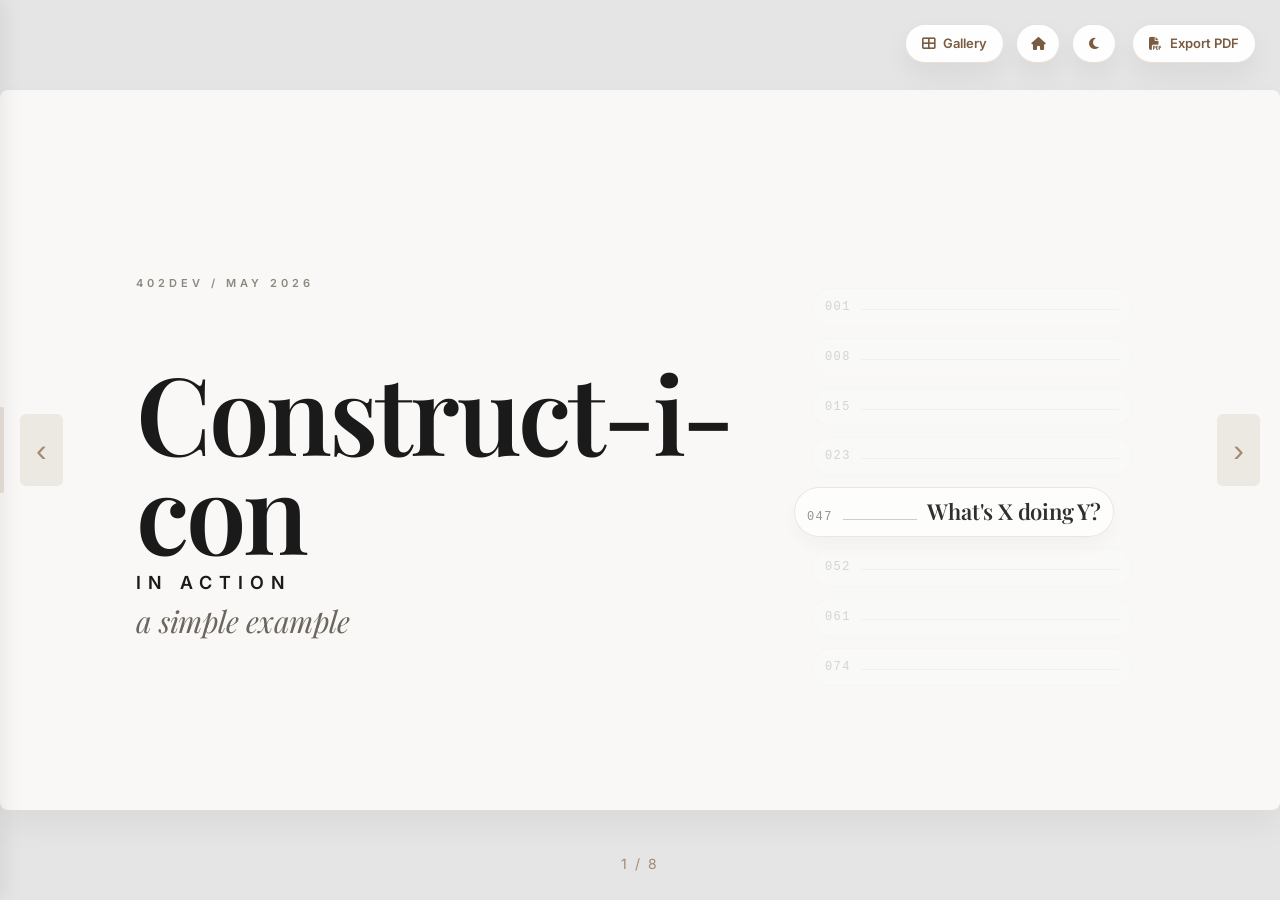
==== commit b9a6a074: "feat: add gallery button to multiple presentation templates for improved navigation" ====
--- a/con-in-action.html
+++ b/con-in-action.html
@@ -90,6 +90,7 @@
         padding: 12px 16px;
         position: fixed;
         right: 24px;
+        text-decoration: none;
         top: 24px;
         transition:
           transform 0.18s ease,
@@ -112,6 +113,10 @@
       }
 
       .history-back-btn {
+        right: 420px;
+      }
+
+      .gallery-btn {
         right: 276px;
       }
 
@@ -1263,6 +1268,81 @@
         margin-bottom: 16px;
       }
 
+      .query-focus-panel {
+        align-self: center;
+        background: linear-gradient(145deg, #fdfcf9 0%, #efe5d7 100%);
+        border: 1px solid rgba(163, 138, 112, 0.18);
+        border-top: 4px solid #a38a70;
+        border-radius: 18px;
+        box-shadow: 0 12px 28px rgba(0, 0, 0, 0.04);
+        display: flex;
+        flex-direction: column;
+        gap: 16px;
+        max-width: 980px;
+        padding: 24px 26px 22px;
+        width: 100%;
+      }
+
+      .query-focus-header {
+        display: flex;
+        flex-direction: column;
+        gap: 8px;
+      }
+
+      .query-focus-title {
+        color: #1a1a1a;
+        font-family: "Playfair Display", serif;
+        font-size: 32px;
+        letter-spacing: -0.9px;
+        line-height: 1.04;
+        margin: 0;
+      }
+
+      .query-focus-lead {
+        color: #4c463f;
+        font-family: "Inter", sans-serif;
+        font-size: 18px;
+        line-height: 1.42;
+        margin: 0;
+        max-width: 760px;
+      }
+
+      .query-focus-grid {
+        display: grid;
+        gap: 12px;
+        grid-template-columns: repeat(3, minmax(0, 1fr));
+      }
+
+      .query-focus-block {
+        background: rgba(255, 255, 255, 0.72);
+        border: 1px solid rgba(163, 138, 112, 0.14);
+        border-radius: 14px;
+        display: flex;
+        flex-direction: column;
+        gap: 6px;
+        padding: 14px 15px 13px;
+      }
+
+      .query-focus-block .concept-map-label {
+        font-size: 10px;
+        letter-spacing: 1.8px;
+      }
+
+      .query-focus-copy {
+        color: #3f3a35;
+        font-family: "Inter", sans-serif;
+        font-size: 15px;
+        line-height: 1.38;
+      }
+
+      .query-focus-panel .query-feature-box {
+        margin-top: 0;
+      }
+
+      .query-focus-panel .query-result-card {
+        margin-top: 0;
+      }
+
       .query-grid {
         align-items: stretch;
         gap: 12px;
@@ -1381,6 +1461,57 @@
         background: linear-gradient(145deg, #fdfcf9 0%, #efe5d7 100%);
         border-color: rgba(163, 138, 112, 0.34);
         box-shadow: 0 10px 24px rgba(0, 0, 0, 0.04);
+      }
+
+      .challenge-invite-card {
+        align-items: center;
+        align-self: center;
+        background: rgba(255, 255, 255, 0.64);
+        border: 1px solid rgba(163, 138, 112, 0.14);
+        border-radius: 14px;
+        display: flex;
+        flex-direction: column;
+        gap: 8px;
+        justify-content: center;
+        margin-top: 18px;
+        padding: 14px 18px 16px;
+        box-shadow: none;
+        max-width: 520px;
+        text-align: center;
+        width: 100%;
+      }
+
+      .challenge-invite-kicker {
+        color: #a38a70;
+        font-family: "Inter", sans-serif;
+        font-size: 10px;
+        font-weight: 700;
+        letter-spacing: 2px;
+        text-transform: uppercase;
+      }
+
+      .challenge-invite-copy {
+        color: #5a554f;
+        font-family: "Playfair Display", serif;
+        font-size: 22px;
+        font-weight: 400;
+        letter-spacing: -0.3px;
+        line-height: 1.12;
+        margin: 0;
+      }
+
+      .challenge-placeholder {
+        background: rgba(249, 248, 246, 0.96);
+        border: 1px dashed rgba(122, 92, 66, 0.24);
+        border-radius: 999px;
+        color: #7f776f;
+        flex-shrink: 0;
+        font-family: ui-monospace, SFMono-Regular, Menlo, Monaco, Consolas, "Liberation Mono", monospace;
+        font-size: 16px;
+        font-weight: 500;
+        letter-spacing: 0.1px;
+        line-height: 1;
+        padding: 10px 16px;
       }
 
       .sidebar-nav {
@@ -1977,6 +2108,17 @@
       Back
     </button>
 
+    <a
+      class="top-action-btn gallery-btn"
+      id="galleryBtn"
+      href="presentation-gallery.html"
+      aria-label="Return to presentation gallery"
+      title="Return to presentation gallery"
+    >
+      <i class="fa-solid fa-table-cells-large"></i>
+      Gallery
+    </a>
+
     <button
       class="top-action-btn home-btn"
       id="homeBtn"
@@ -2277,99 +2419,62 @@
     <div class="slide-container query-slide" id="slide5">
       <h2 class="slide-title">Query for slot 1</h2>
       <div class="content-area" style="align-items: stretch; justify-content: flex-start">
-        <div class="template-card query-intro-card">
-          <div class="template-kicker">The handoff</div>
-          <p class="query-intro-copy">
-            We search for a short phrase for the first empty slot: handing over the ticket.
-          </p>
-        </div>
-
-        <div class="two-column template-grid query-grid">
-          <div class="template-card template-card-accent query-card">
-            <div class="template-kicker">What we ask for</div>
-            <h3 class="template-heading">Search for a handoff phrase</h3>
-            <div class="concept-map">
-              <div class="concept-map-row">
-                <span class="concept-map-label">Situation</span>
-                <span class="concept-map-copy">A person gives something to another person. Here, it is the ticket.</span>
-              </div>
-              <div class="concept-map-row">
-                <span class="concept-map-label">Speaker move</span>
-                <span class="concept-map-copy">The learner is following the checker's request and showing the object.</span>
-              </div>
-              <div class="concept-map-row">
-                <span class="concept-map-label">Phrase type</span>
-                <span class="concept-map-copy">We want a fixed phrase: a ready-made block you do not build from scratch.</span>
+        <div class="query-focus-panel">
+          <div class="query-focus-header">
+            <div class="template-kicker">The handoff</div>
+            <h3 class="query-focus-title">Search for a handoff phrase</h3>
+            <p class="query-focus-lead">A short learner-safe chunk for giving over the ticket when the checker asks.</p>
+          </div>
+
+          <div class="query-focus-grid">
+            <div class="query-focus-block">
+              <span class="concept-map-label">Situation</span>
+              <span class="query-focus-copy">A person gives something to another person. Here, it is the ticket.</span>
+            </div>
+            <div class="query-focus-block">
+              <span class="concept-map-label">Speaker move</span>
+              <span class="query-focus-copy">The learner complies and shows the object.</span>
+            </div>
+            <div class="query-focus-block">
+              <span class="concept-map-label">Constraint</span>
+              <span class="query-focus-copy">Keep it A1 and easy to retrieve as one chunk.</span>
+            </div>
+          </div>
+
+          <div class="query-feature-box">
+            <div class="template-kicker">Feature keywords</div>
+            <div class="query-feature-row">
+              <span class="query-feature-label">Scene</span>
+              <div class="query-feature-pills">
+                <span class="query-feature-pill key">semantic_frame_anchor</span>
+                <span class="query-feature-pill">Transfer_Scenario</span>
               </div>
             </div>
-            <div class="query-feature-box">
-              <div class="template-kicker">Feature keywords</div>
-              <div class="query-feature-row">
-                <span class="query-feature-label">Scene</span>
-                <div class="query-feature-pills">
-                  <span class="query-feature-pill key">semantic_frame_anchor</span>
-                  <span class="query-feature-pill">Transfer_Scenario</span>
-                </div>
+            <div class="query-feature-row">
+              <span class="query-feature-label">Move</span>
+              <div class="query-feature-pills">
+                <span class="query-feature-pill key">pragmatic_intent</span>
+                <span class="query-feature-pill">Compliance</span>
+                <span class="query-feature-pill">Deictic_Presentation</span>
               </div>
-              <div class="query-feature-row">
-                <span class="query-feature-label">Speaker move</span>
-                <div class="query-feature-pills">
-                  <span class="query-feature-pill key">pragmatic_intent</span>
-                  <span class="query-feature-pill">Compliance</span>
-                  <span class="query-feature-pill">Deictic_Presentation</span>
-                </div>
-              </div>
-              <div class="query-feature-row">
-                <span class="query-feature-label">Phrase type</span>
-                <div class="query-feature-pills">
-                  <span class="query-feature-pill key">stratum_vector</span>
-                  <span class="query-feature-pill">Fixed_Idiom</span>
-                </div>
+            </div>
+            <div class="query-feature-row">
+              <span class="query-feature-label">Fit</span>
+              <div class="query-feature-pills">
+                <span class="query-feature-pill key">processability_index</span>
+                <span class="query-feature-pill">Level_1_Unanalyzed_Chunk</span>
+                <span class="query-feature-pill key">cefr</span>
+                <span class="query-feature-pill">A1</span>
               </div>
             </div>
           </div>
 
-          <div class="template-card query-card">
-            <div class="template-kicker">In plain words</div>
-            <h3 class="template-heading">Keep it easy</h3>
-            <div class="concept-map">
-              <div class="concept-map-row">
-                <span class="concept-map-label">Effort level</span>
-                <span class="concept-map-copy">Easy to pull from memory as one chunk.</span>
-              </div>
-              <div class="concept-map-row">
-                <span class="concept-map-label">Learner level</span>
-                <span class="concept-map-copy">Fits A1, the first beginner level.</span>
-              </div>
-              <div class="concept-map-row">
-                <span class="concept-map-label">Why this matters</span>
-                <span class="concept-map-copy">Useful now and manageable now.</span>
-              </div>
-            </div>
-            <div class="query-feature-box">
-              <div class="template-kicker">More feature keywords</div>
-              <div class="query-feature-row">
-                <span class="query-feature-label">Effort</span>
-                <div class="query-feature-pills">
-                  <span class="query-feature-pill key">processability_index</span>
-                  <span class="query-feature-pill">Level_1_Unanalyzed_Chunk</span>
-                </div>
-              </div>
-              <div class="query-feature-row">
-                <span class="query-feature-label">Learner level</span>
-                <div class="query-feature-pills">
-                  <span class="query-feature-pill key">cefr</span>
-                  <span class="query-feature-pill">A1</span>
-                </div>
-              </div>
-            </div>
-            <div class="query-result-card">
-              <div class="template-kicker">Possible matches</div>
-              <div class="query-result-list">
-                <span class="query-result-pill">Bitte.</span>
-                <span class="query-result-pill">Da.</span>
-                <span class="query-result-pill primary">Hier bitte.</span>
-              </div>
+          <div class="query-result-card">
+            <div class="template-kicker">Possible matches</div>
+            <div class="query-result-list">
+              <span class="query-result-pill">Bitte.</span>
+              <span class="query-result-pill">Da.</span>
+              <span class="query-result-pill primary">Hier bitte.</span>
             </div>
           </div>
         </div>
@@ -2379,99 +2484,64 @@
     <div class="slide-container query-slide" id="slide6">
       <h2 class="slide-title">Query for slot 2</h2>
       <div class="content-area" style="align-items: stretch; justify-content: flex-start">
-        <div class="template-card query-intro-card">
-          <div class="template-kicker">The polite close</div>
-          <p class="query-intro-copy">
-            We now search for a short phrase for the second empty slot: closing the exchange politely.
-          </p>
-        </div>
-
-        <div class="two-column template-grid query-grid">
-          <div class="template-card template-card-accent query-card">
-            <div class="template-kicker">What we ask for</div>
-            <h3 class="template-heading">Search for a closing phrase</h3>
-            <div class="concept-map">
-              <div class="concept-map-row">
-                <span class="concept-map-label">Situation</span>
-                <span class="concept-map-copy">The checker ends politely, and the learner answers in the same spirit.</span>
-              </div>
-              <div class="concept-map-row">
-                <span class="concept-map-label">Speaker move</span>
-                <span class="concept-map-copy">The learner returns the polite gesture and closes the exchange without sounding rude.</span>
-              </div>
-              <div class="concept-map-row">
-                <span class="concept-map-label">Phrase type</span>
-                <span class="concept-map-copy">We want a very small phrase, not a full sentence like "I also wish you a nice day."</span>
+        <div class="query-focus-panel">
+          <div class="query-focus-header">
+            <div class="template-kicker">The polite close</div>
+            <h3 class="query-focus-title">Search for a closing phrase</h3>
+            <p class="query-focus-lead">A tiny reply that returns the polite gesture and closes the exchange naturally.</p>
+          </div>
+
+          <div class="query-focus-grid">
+            <div class="query-focus-block">
+              <span class="concept-map-label">Situation</span>
+              <span class="query-focus-copy">The checker ends politely, and the learner answers in the same spirit.</span>
+            </div>
+            <div class="query-focus-block">
+              <span class="concept-map-label">Speaker move</span>
+              <span class="query-focus-copy">Return the gesture without sounding rude or overbuilding.</span>
+            </div>
+            <div class="query-focus-block">
+              <span class="concept-map-label">Constraint</span>
+              <span class="query-focus-copy">Keep it very short, A1, and easy to retrieve as one chunk.</span>
+            </div>
+          </div>
+
+          <div class="query-feature-box">
+            <div class="template-kicker">Feature keywords</div>
+            <div class="query-feature-row">
+              <span class="query-feature-label">Scene</span>
+              <div class="query-feature-pills">
+                <span class="query-feature-pill key">semantic_frame_anchor</span>
+                <span class="query-feature-pill">Social_Ritual_Closure</span>
               </div>
             </div>
-            <div class="query-feature-box">
-              <div class="template-kicker">Feature keywords</div>
-              <div class="query-feature-row">
-                <span class="query-feature-label">Scene</span>
-                <div class="query-feature-pills">
-                  <span class="query-feature-pill key">semantic_frame_anchor</span>
-                  <span class="query-feature-pill">Social_Ritual_Closure</span>
-                </div>
+            <div class="query-feature-row">
+              <span class="query-feature-label">Move</span>
+              <div class="query-feature-pills">
+                <span class="query-feature-pill key">pragmatic_intent</span>
+                <span class="query-feature-pill">Reciprocity</span>
+                <span class="query-feature-pill">Terminal_Politeness</span>
               </div>
-              <div class="query-feature-row">
-                <span class="query-feature-label">Speaker move</span>
-                <div class="query-feature-pills">
-                  <span class="query-feature-pill key">pragmatic_intent</span>
-                  <span class="query-feature-pill">Reciprocity</span>
-                  <span class="query-feature-pill">Terminal_Politeness</span>
-                </div>
-              </div>
-              <div class="query-feature-row">
-                <span class="query-feature-label">Phrase type</span>
-                <div class="query-feature-pills">
-                  <span class="query-feature-pill key">stratum_vector</span>
-                  <span class="query-feature-pill">Bare_Adverbial</span>
-                </div>
+            </div>
+            <div class="query-feature-row">
+              <span class="query-feature-label">Fit</span>
+              <div class="query-feature-pills">
+                <span class="query-feature-pill key">stratum_vector</span>
+                <span class="query-feature-pill">Bare_Adverbial</span>
+                <span class="query-feature-pill key">processability_index</span>
+                <span class="query-feature-pill">Level_1_Unanalyzed_Chunk</span>
+                <span class="query-feature-pill key">cefr</span>
+                <span class="query-feature-pill">A1</span>
               </div>
             </div>
           </div>
 
-          <div class="template-card query-card">
-            <div class="template-kicker">In plain words</div>
-            <h3 class="template-heading">Keep it light</h3>
-            <div class="concept-map">
-              <div class="concept-map-row">
-                <span class="concept-map-label">Effort level</span>
-                <span class="concept-map-copy">Still easy to pull from memory as one chunk.</span>
-              </div>
-              <div class="concept-map-row">
-                <span class="concept-map-label">Learner level</span>
-                <span class="concept-map-copy">Still fits A1, the first beginner level.</span>
-              </div>
-              <div class="concept-map-row">
-                <span class="concept-map-label">Why this matters</span>
-                <span class="concept-map-copy">The learner can be polite without building a longer sentence.</span>
-              </div>
-            </div>
-            <div class="query-feature-box">
-              <div class="template-kicker">More feature keywords</div>
-              <div class="query-feature-row">
-                <span class="query-feature-label">Effort</span>
-                <div class="query-feature-pills">
-                  <span class="query-feature-pill key">processability_index</span>
-                  <span class="query-feature-pill">Level_1_Unanalyzed_Chunk</span>
-                </div>
-              </div>
-              <div class="query-feature-row">
-                <span class="query-feature-label">Learner level</span>
-                <div class="query-feature-pills">
-                  <span class="query-feature-pill key">cefr</span>
-                  <span class="query-feature-pill">A1</span>
-                </div>
-              </div>
-            </div>
-            <div class="query-result-card">
-              <div class="template-kicker">Possible matches</div>
-              <div class="query-result-list">
-                <span class="query-result-pill">Danke gleichfalls.</span>
-                <span class="query-result-pill">Ebenso.</span>
-                <span class="query-result-pill primary">Ihne au.</span>
-              </div>
+          <div class="query-result-card">
+            <div class="template-kicker">Possible matches</div>
+            <div class="query-result-list">
+              <span class="query-result-pill">Danke gleichfalls.</span>
+              <span class="query-result-pill">Ebenso.</span>
+              <span class="query-result-pill primary">Ihne au.</span>
             </div>
           </div>
         </div>
@@ -2501,6 +2571,12 @@
               </div>
             </div>
           </div>
+        </div>
+
+        <div class="template-card challenge-invite-card">
+          <div class="challenge-invite-kicker">Open prompt</div>
+          <p class="challenge-invite-copy">Another challenge worth naming?</p>
+          <div class="challenge-placeholder">[Construct?]</div>
         </div>
       </div>
     </div>
